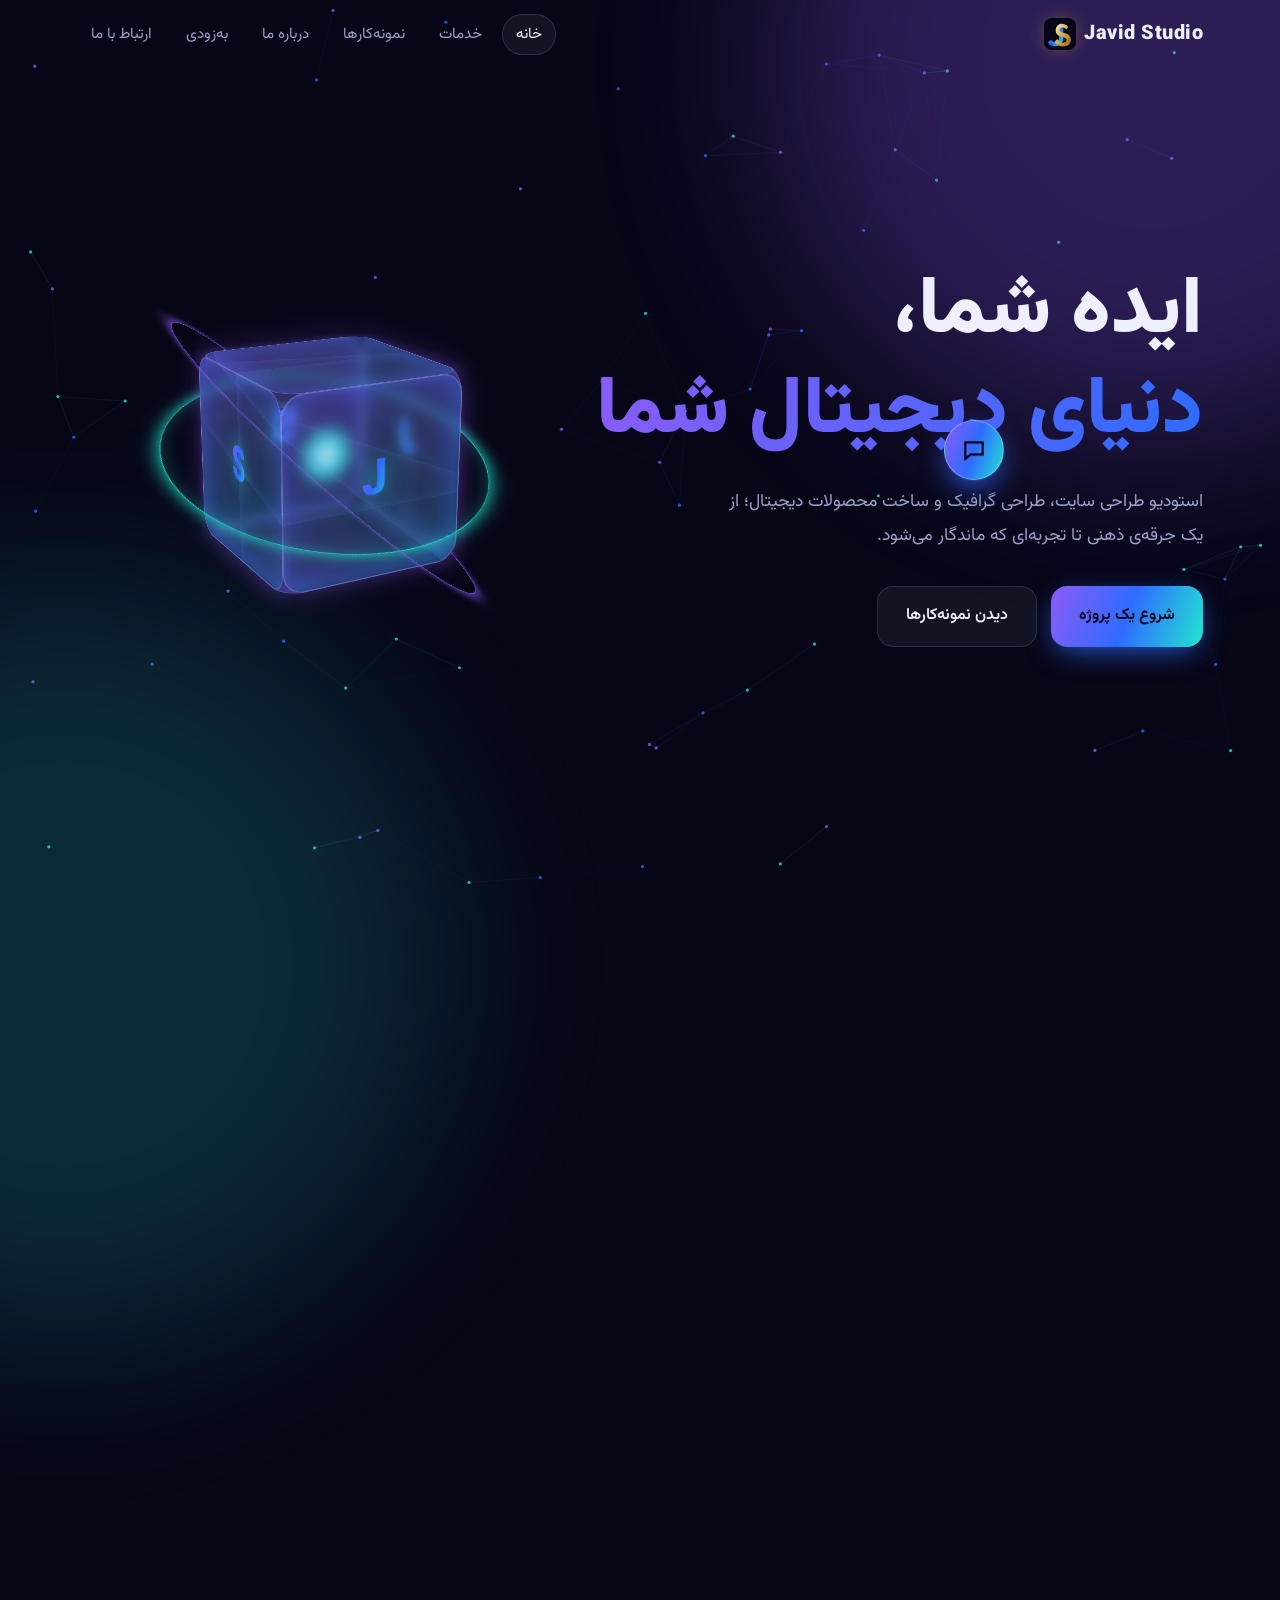
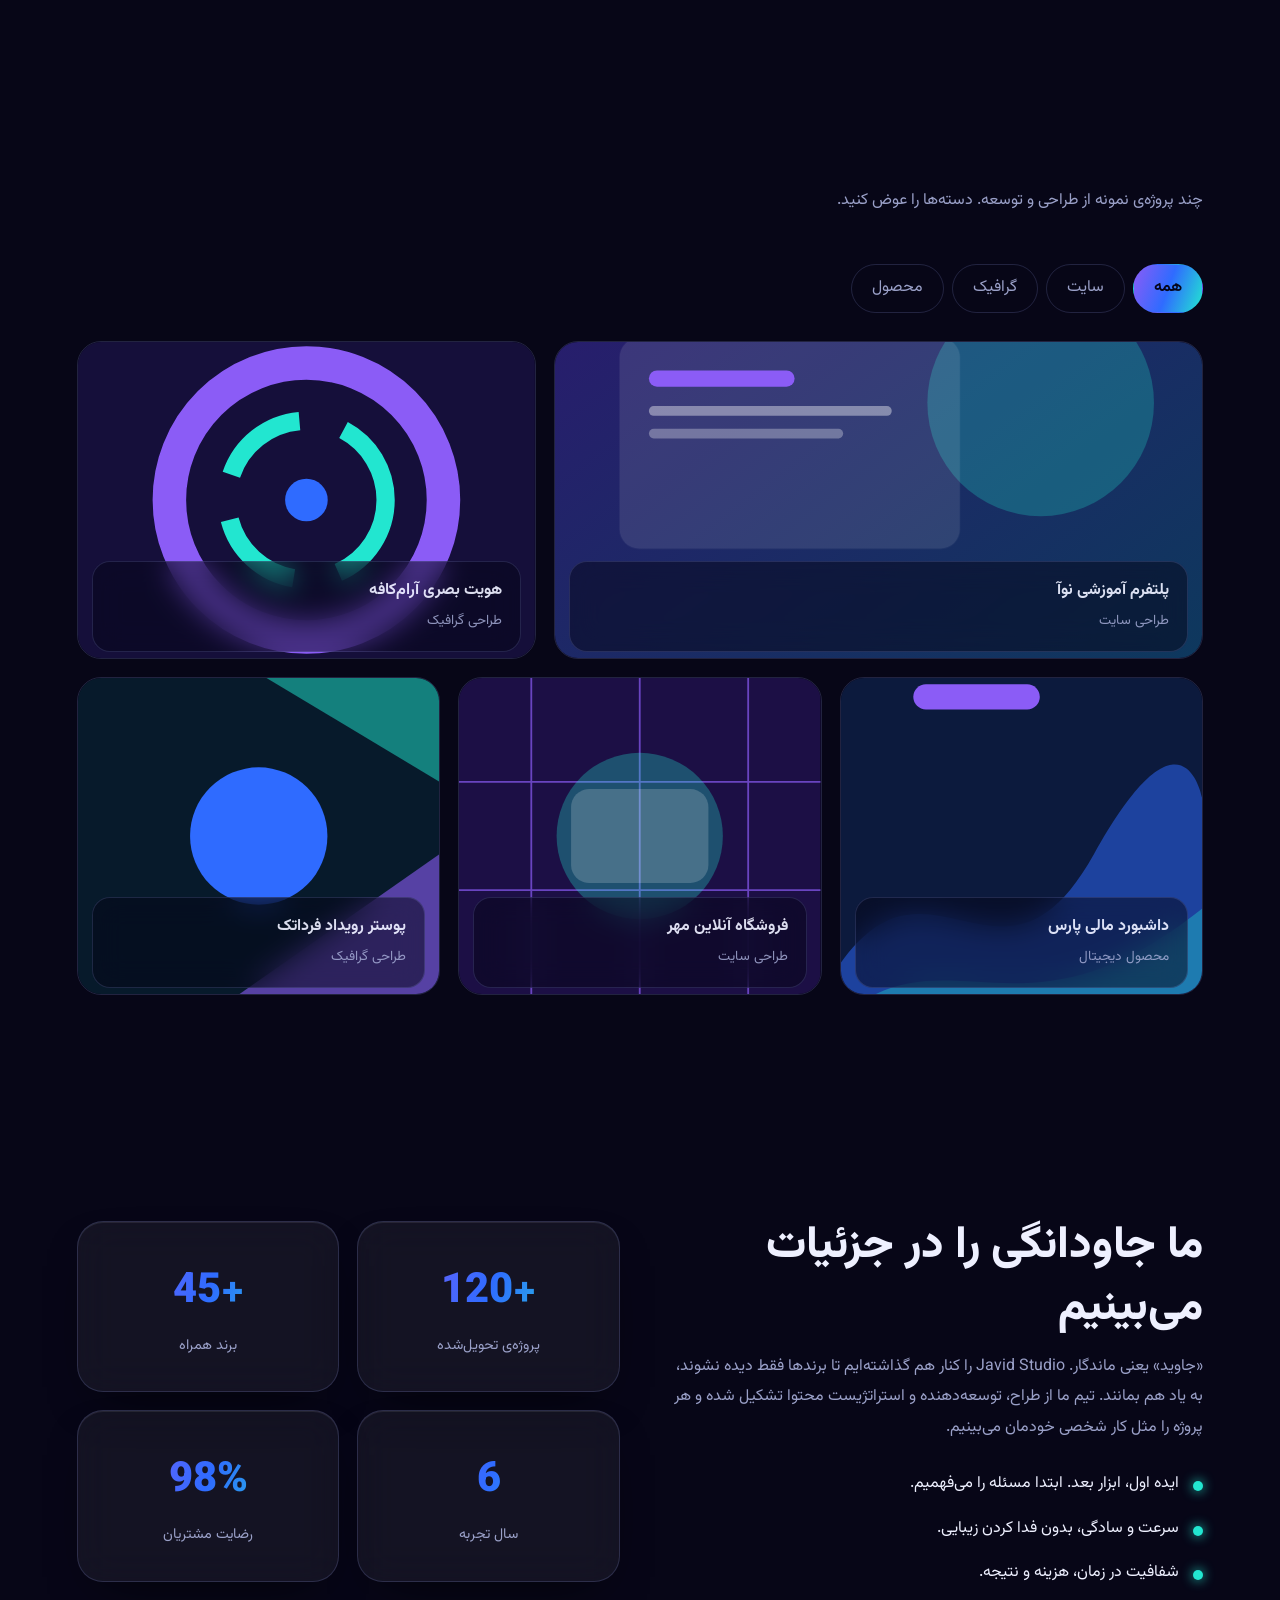
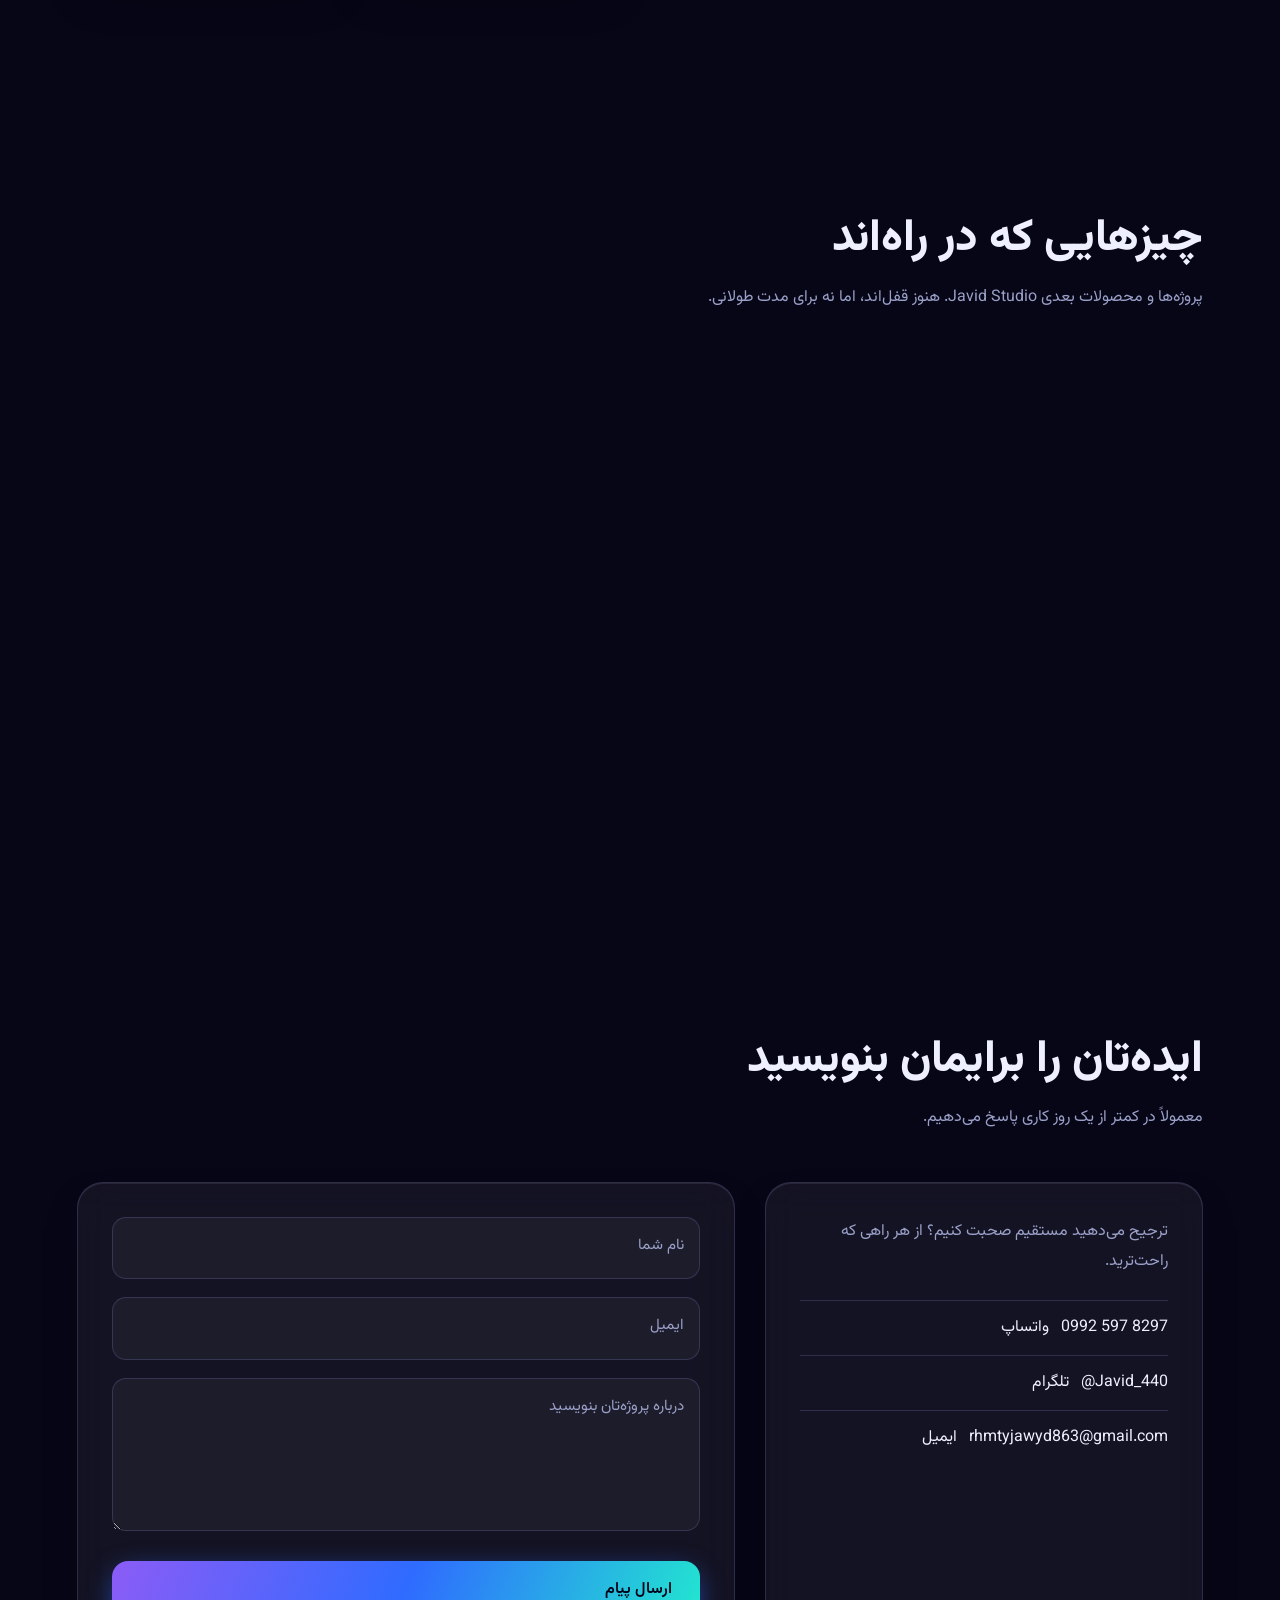
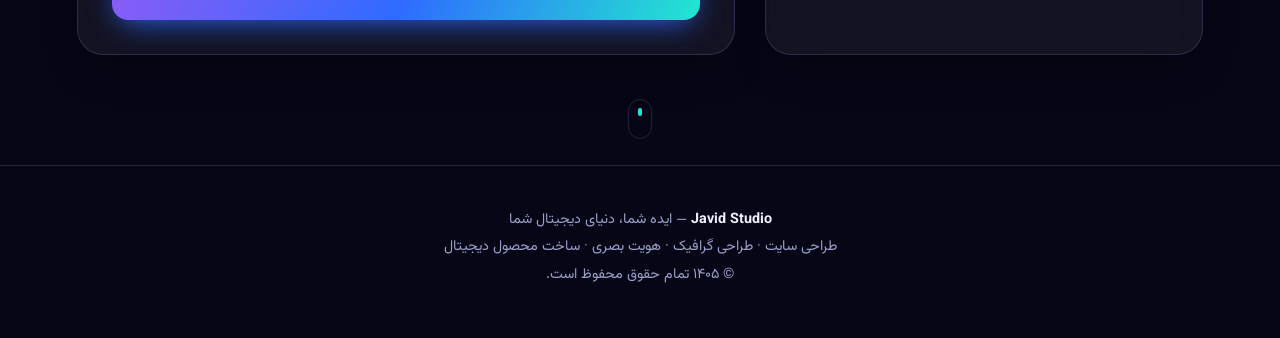
==== index.html @ 1ecd545f "Link PNG favicon and Apple touch icon" ====
<!DOCTYPE html>
<html lang="fa" dir="rtl">
<head>
<meta charset="utf-8">
<meta name="viewport" content="width=device-width, initial-scale=1, viewport-fit=cover">
<title>Javid Studio | طراحی سایت، طراحی گرافیک و محصولات دیجیتال</title>
<meta name="description" content="Javid Studio؛ استودیو طراحی سایت اختصاصی، طراحی گرافیک و هویت بصری و ساخت محصولات دیجیتال. ایده شما، دنیای دیجیتال شما.">
<meta name="keywords" content="طراحی سایت, طراحی سایت اختصاصی, طراحی گرافیک, طراحی لوگو, هویت بصری, ساخت محصول دیجیتال, طراحی وب, Javid Studio">
<meta name="robots" content="index, follow, max-image-preview:large">
<meta name="theme-color" content="#070617">
<link rel="canonical" href="https://javidrahmati53.github.io/javidstudio/">
<link rel="icon" type="image/svg+xml" href="./favicon.svg">
<link rel="icon" type="image/png" sizes="32x32" href="./favicon-32x32.png">
<link rel="apple-touch-icon" sizes="180x180" href="./apple-touch-icon.png">
<meta property="og:type" content="website">
<meta property="og:locale" content="fa_IR">
<meta property="og:site_name" content="Javid Studio">
<meta property="og:title" content="Javid Studio | طراحی سایت، طراحی گرافیک و محصولات دیجیتال">
<meta property="og:description" content="ایده شما، دنیای دیجیتال شما. طراحی سایت اختصاصی، هویت بصری و ساخت محصولات دیجیتال.">
<meta property="og:url" content="https://javidrahmati53.github.io/javidstudio/">
<meta property="og:image" content="https://javidrahmati53.github.io/javidstudio/og-image.svg">
<meta name="twitter:card" content="summary_large_image">
<meta name="twitter:image" content="https://javidrahmati53.github.io/javidstudio/og-image.svg">
<script type="application/ld+json">
{"@context":"https://schema.org","@type":"ProfessionalService","name":"Javid Studio","url":"https://javidrahmati53.github.io/javidstudio/","logo":"https://javidrahmati53.github.io/javidstudio/favicon.svg","image":"https://javidrahmati53.github.io/javidstudio/og-image.svg","description":"استودیو طراحی سایت، طراحی گرافیک و ساخت محصولات دیجیتال","slogan":"ایده شما، دنیای دیجیتال شما","email":"rhmtyjawyd863@gmail.com","telephone":"+989925978297","inLanguage":"fa","sameAs":["https://t.me/Javid_440"]}
</script>
<link rel="preconnect" href="https://fonts.googleapis.com">
<link rel="preconnect" href="https://fonts.gstatic.com" crossorigin>
<link href="https://fonts.googleapis.com/css2?family=Vazirmatn:wght@300;400;600;800;900&display=swap" rel="stylesheet">
<style>
:root{
  --bg:#070617;--bg2:#0d0b26;--ink:#eef0ff;--mute:#9aa0c8;
  --violet:#8b5cf6;--blue:#2f6bff;--teal:#22e6d0;
  --glass:rgba(255,255,255,.055);--line:rgba(160,170,255,.18);
  --grad:linear-gradient(110deg,var(--violet),var(--blue) 50%,var(--teal));
  box-sizing:border-box;
  padding-top:env(safe-area-inset-top,0px);padding-bottom:env(safe-area-inset-bottom,0px);
}
html{scroll-behavior:smooth;scroll-padding-top:80px}
*,*::before,*::after{box-sizing:inherit}
body{margin:0;background:var(--bg);color:var(--ink);font-family:"Vazirmatn",Tahoma,"Segoe UI",sans-serif;line-height:1.9;overflow-x:hidden}
a{color:inherit;text-decoration:none}
button,input,textarea{font:inherit;color:inherit}
:focus-visible{outline:2px solid var(--teal);outline-offset:3px;border-radius:8px}
#bg{position:fixed;inset:0;z-index:0;width:100%;height:100%;pointer-events:none}
.aura{position:fixed;z-index:0;pointer-events:none;width:60vmax;height:60vmax;border-radius:50%;filter:blur(90px);opacity:.28}
.aura.a{background:var(--violet);top:-25vmax;right:-20vmax}
.aura.b{background:var(--teal);bottom:-35vmax;left:-25vmax;opacity:.16}
main,header,footer{position:relative;z-index:1}
section{padding:110px 6vw}
.wrap{max-width:1160px;margin:0 auto}
h1,h2,h3{margin:0;line-height:1.4}
h2{font-size:clamp(1.8rem,4vw,2.8rem);font-weight:800;margin-bottom:12px}
.lead{color:var(--mute);max-width:560px;margin:0 0 48px}

/* nav */
nav{position:fixed;top:env(safe-area-inset-top,0px);inset-inline:0;z-index:50;display:flex;align-items:center;justify-content:space-between;padding:14px 6vw;transition:.4s}
nav.solid{background:rgba(7,6,23,.72);backdrop-filter:blur(16px);-webkit-backdrop-filter:blur(16px);border-bottom:1px solid var(--line)}
.logo{font-weight:900;font-size:1.25rem;letter-spacing:.5px;direction:ltr;display:flex;align-items:center;gap:8px}
.logo-mark{width:32px;height:32px;display:block;flex:none;filter:drop-shadow(0 0 8px rgba(214,168,75,.3))}
.links{display:flex;gap:6px}
.links a{padding:6px 14px;border-radius:99px;color:var(--mute);font-size:.95rem;transition:.3s}
.links a:hover{color:var(--ink);background:var(--glass)}
.links a.on{color:var(--ink);background:var(--glass);box-shadow:inset 0 0 0 1px var(--line)}
.burger{display:none;width:44px;height:44px;border-radius:12px;border:1px solid var(--line);background:var(--glass);cursor:pointer;position:relative}
.burger span{position:absolute;inset-inline:12px;height:2px;background:var(--ink);border-radius:2px;transition:.3s}
.burger span:nth-child(1){top:15px}.burger span:nth-child(2){top:21px}.burger span:nth-child(3){top:27px}
.burger.open span:nth-child(1){top:21px;transform:rotate(45deg)}
.burger.open span:nth-child(2){opacity:0}
.burger.open span:nth-child(3){top:21px;transform:rotate(-45deg)}

/* buttons */
.btn{display:inline-flex;align-items:center;gap:10px;padding:14px 28px;border-radius:16px;border:0;cursor:pointer;font-weight:600;position:relative;overflow:hidden;transition:transform .3s,box-shadow .3s}
.btn.main{background:var(--grad);color:#05051a;box-shadow:0 8px 30px -8px var(--blue)}
.btn.main:hover{transform:translateY(-3px);box-shadow:0 14px 40px -6px var(--teal)}
.btn.ghost{background:var(--glass);border:1px solid var(--line);backdrop-filter:blur(10px)}
.btn.ghost:hover{border-color:var(--teal);transform:translateY(-3px);box-shadow:0 0 24px -6px var(--teal)}
.btn:active{transform:scale(.97)}
.btn .rip{position:absolute;border-radius:50%;background:rgba(255,255,255,.45);transform:scale(0);animation:rip .6s ease-out forwards;pointer-events:none}
@keyframes rip{to{transform:scale(4);opacity:0}}

/* hero */
.hero{min-height:100vh;min-height:100svh;display:grid;grid-template-columns:1.1fr .9fr;align-items:center;gap:20px;padding-top:120px}
.hero h1{font-size:clamp(2.4rem,6.4vw,5rem);font-weight:900;line-height:1.25}
.hero h1 .g{display:block;background:var(--grad);-webkit-background-clip:text;background-clip:text;color:transparent;background-size:200% 100%;animation:flow 7s linear infinite}
@keyframes flow{to{background-position:-200% 0}}
.hero p{color:var(--mute);font-size:1.1rem;max-width:480px;margin:22px 0 34px}
.cta{display:flex;gap:14px;flex-wrap:wrap}
.reveal-h{opacity:0;transform:translateY(24px);animation:up 1s .15s cubic-bezier(.2,.8,.2,1) forwards}
.reveal-h.d2{animation-delay:.4s}.reveal-h.d3{animation-delay:.65s}
@keyframes up{to{opacity:1;transform:none}}
.stage{perspective:1100px;height:min(46vw,460px);min-height:300px;display:grid;place-items:center}
.scene{--rx:-18deg;--ry:28deg;width:190px;height:190px;position:relative;transform-style:preserve-3d;transform:rotateX(var(--rx)) rotateY(var(--ry));transition:transform .15s ease-out}
.spin{position:absolute;inset:0;transform-style:preserve-3d;animation:spin 22s linear infinite}
@keyframes spin{to{transform:rotateY(360deg) rotateZ(0)}}
.face{position:absolute;inset:0;border-radius:22px;border:1px solid rgba(180,200,255,.4);background:linear-gradient(135deg,rgba(139,92,246,.28),rgba(34,230,208,.12));backdrop-filter:blur(4px);box-shadow:inset 0 0 40px rgba(47,107,255,.35),0 0 30px rgba(139,92,246,.25);display:grid;place-items:center}
.face b{font-size:3rem;font-weight:900;direction:ltr;background:var(--grad);-webkit-background-clip:text;background-clip:text;color:transparent;filter:drop-shadow(0 0 12px rgba(34,230,208,.6))}
.f1{transform:translateZ(95px)}.f2{transform:rotateY(180deg) translateZ(95px)}
.f3{transform:rotateY(90deg) translateZ(95px)}.f4{transform:rotateY(-90deg) translateZ(95px)}
.f5{transform:rotateX(90deg) translateZ(95px)}.f6{transform:rotateX(-90deg) translateZ(95px)}
.core{position:absolute;left:50%;top:50%;width:70px;height:70px;margin:-35px;border-radius:50%;background:radial-gradient(circle,#fff,var(--teal) 35%,transparent 70%);filter:blur(6px);animation:pulse 3s ease-in-out infinite}
@keyframes pulse{50%{transform:scale(1.5);opacity:.7}}
.ring{position:absolute;left:50%;top:50%;border-radius:50%;border:1.5px solid var(--teal);box-shadow:0 0 20px var(--teal),inset 0 0 20px rgba(34,230,208,.3)}
.r1{width:330px;height:330px;margin:-165px;transform:rotateX(75deg);animation:o1 12s linear infinite}
.r2{width:400px;height:400px;margin:-200px;border-color:var(--violet);box-shadow:0 0 20px var(--violet);transform:rotateX(75deg) rotateY(40deg);animation:o2 18s linear infinite reverse}
@keyframes o1{to{transform:rotateX(75deg) rotateZ(360deg)}}
@keyframes o2{to{transform:rotateX(75deg) rotateY(40deg) rotateZ(360deg)}}
.scroll-hint{position:absolute;bottom:26px;inset-inline:0;margin:auto;width:24px;height:40px;border:1.5px solid var(--line);border-radius:14px}
.scroll-hint::after{content:"";position:absolute;top:8px;left:50%;width:4px;height:8px;margin-left:-2px;border-radius:2px;background:var(--teal);animation:dot 1.8s infinite}
@keyframes dot{60%{transform:translateY(14px);opacity:0}}

/* glass cards */
.glass{background:var(--glass);border:1px solid var(--line);border-radius:26px;backdrop-filter:blur(18px);-webkit-backdrop-filter:blur(18px);box-shadow:0 20px 50px -25px rgba(0,0,0,.8),inset 0 1px 0 rgba(255,255,255,.08)}
.rv{opacity:0;transform:translateY(30px);transition:opacity .9s,transform .9s cubic-bezier(.2,.8,.2,1)}
.rv.in{opacity:1;transform:none}
.cards{display:grid;grid-template-columns:repeat(3,1fr);gap:22px}
.card{padding:34px 28px;position:relative;transform-style:preserve-3d;transition:transform .2s ease-out,border-color .3s;overflow:hidden}
.card::before{content:"";position:absolute;inset:0;background:radial-gradient(320px circle at var(--mx,50%) var(--my,0%),rgba(34,230,208,.18),transparent 60%);opacity:0;transition:.3s}
.card:hover{border-color:rgba(34,230,208,.5)}
.card:hover::before{opacity:1}
.card svg{width:54px;height:54px;margin-bottom:20px;stroke:var(--teal);fill:none;stroke-width:1.6;filter:drop-shadow(0 0 8px rgba(34,230,208,.5))}
.card h3{font-size:1.3rem;margin-bottom:8px}
.card p{margin:0 0 16px;color:var(--mute);font-size:.95rem}
.card ul{margin:0;padding:0;list-style:none;display:flex;flex-wrap:wrap;gap:8px}
.card li{font-size:.8rem;padding:2px 12px;border-radius:99px;border:1px solid var(--line);color:var(--ink)}

/* portfolio */
.tabs{display:flex;gap:8px;flex-wrap:wrap;margin-bottom:28px}
.tab{padding:8px 20px;border-radius:99px;border:1px solid var(--line);background:transparent;cursor:pointer;color:var(--mute);transition:.3s}
.tab:hover{color:var(--ink)}
.tab.on{background:var(--grad);color:#05051a;border-color:transparent;font-weight:600}
.grid{display:grid;grid-template-columns:repeat(12,1fr);grid-auto-rows:150px;gap:18px}
.work{border-radius:24px;position:relative;overflow:hidden;cursor:pointer;border:1px solid var(--line);transition:transform .5s cubic-bezier(.2,.8,.2,1),opacity .4s}
.work:nth-child(1){grid-column:span 7;grid-row:span 2}
.work:nth-child(2){grid-column:span 5;grid-row:span 2}
.work:nth-child(3){grid-column:span 4;grid-row:span 2}
.work:nth-child(4){grid-column:span 4;grid-row:span 2}
.work:nth-child(5){grid-column:span 4;grid-row:span 2}
.work svg{position:absolute;inset:0;width:100%;height:100%;transition:transform .8s cubic-bezier(.2,.8,.2,1)}
.work:hover svg{transform:scale(1.12) rotate(1.5deg)}
.work .cap{position:absolute;inset-inline:14px;bottom:14px;padding:14px 18px;border-radius:18px;background:rgba(7,6,23,.55);backdrop-filter:blur(14px);-webkit-backdrop-filter:blur(14px);border:1px solid var(--line);transform:translateY(8px);opacity:.92;transition:.4s}
.work:hover .cap{transform:none;opacity:1;border-color:var(--teal)}
.cap strong{display:block}.cap span{color:var(--mute);font-size:.85rem}
.work.off{opacity:.12;transform:scale(.96);pointer-events:none}

/* about */
.about{display:grid;grid-template-columns:1fr 1fr;gap:40px;align-items:center}
.about p{color:var(--mute);margin:0 0 18px}
.vals{display:grid;gap:14px;margin-top:26px}
.vals div{display:flex;gap:14px;align-items:flex-start}
.vals i{flex:none;width:10px;height:10px;margin-top:12px;border-radius:50%;background:var(--teal);box-shadow:0 0 12px var(--teal)}
.stats{display:grid;grid-template-columns:1fr 1fr;gap:18px}
.stat{padding:30px 20px;text-align:center}
.stat b{display:block;font-size:2.6rem;font-weight:900;direction:ltr;background:var(--grad);-webkit-background-clip:text;background-clip:text;color:transparent}
.stat span{color:var(--mute);font-size:.9rem}

/* coming soon */
.soon{display:grid;grid-template-columns:repeat(3,1fr);gap:22px}
.lock{padding:30px 26px;position:relative;overflow:hidden}
.lock::after{content:"";position:absolute;inset:0;background:repeating-linear-gradient(115deg,transparent 0 14px,rgba(139,92,246,.05) 14px 15px);pointer-events:none}
.lock svg{width:34px;height:34px;stroke:var(--violet);fill:none;stroke-width:1.7;margin-bottom:14px;transition:transform .4s}
.lock:hover svg{transform:rotate(-12deg) scale(1.15);stroke:var(--teal)}
.lock h3{font-size:1.15rem}.lock p{color:var(--mute);margin:6px 0 16px;font-size:.92rem}
.bar{height:6px;border-radius:9px;background:rgba(255,255,255,.08);overflow:hidden}
.bar i{display:block;height:100%;width:0;background:var(--grad);border-radius:9px;transition:width 1.6s cubic-bezier(.2,.8,.2,1)}
.in .bar i{width:var(--w)}
.count{display:flex;gap:14px;justify-content:center;margin:50px 0 6px;direction:ltr;flex-wrap:wrap}
.count div{min-width:92px;padding:16px 10px;text-align:center}
.count b{display:block;font-size:2.2rem;font-weight:900;font-variant-numeric:tabular-nums}
.count span{font-size:.8rem;color:var(--mute)}
.cnote{text-align:center;color:var(--mute);font-size:.92rem;margin:0}

/* contact */
.contact{display:grid;grid-template-columns:.8fr 1.2fr;gap:30px}
.info{padding:34px}
.info p{color:var(--mute);margin:0 0 22px}
.info a{display:flex;gap:12px;align-items:center;padding:12px 0;border-top:1px solid var(--line);transition:.3s}
.info a:hover{color:var(--teal);padding-inline-start:8px}
.info a span:first-child{direction:ltr}
form{padding:34px;display:grid;gap:18px}
.fld{position:relative}
.fld input,.fld textarea{width:100%;padding:22px 16px 8px;border-radius:14px;border:1px solid var(--line);background:rgba(255,255,255,.04);outline:0;transition:.3s;resize:vertical}
.fld label{position:absolute;right:16px;top:14px;color:var(--mute);pointer-events:none;transition:.25s;font-size:.95rem}
.fld input:focus,.fld textarea:focus{border-color:var(--teal);box-shadow:0 0 0 4px rgba(34,230,208,.12)}
.fld input:focus+label,.fld input:not(:placeholder-shown)+label,.fld textarea:focus+label,.fld textarea:not(:placeholder-shown)+label{top:2px;font-size:.72rem;color:var(--teal)}
.fld.bad input,.fld.bad textarea{border-color:#ff6b8a}
.err{display:none;color:#ff8da6;font-size:.8rem;margin-top:4px}
.fld.bad .err{display:block}
.ok{display:none;padding:14px 18px;border-radius:14px;background:rgba(34,230,208,.12);border:1px solid var(--teal)}
.ok.show{display:block}
.ok.fail{background:rgba(255,107,138,.12);border-color:#ff6b8a}

footer{padding:40px 6vw 50px;text-align:center;color:var(--mute);border-top:1px solid var(--line);font-size:.9rem}
footer b{direction:ltr;display:inline-block;color:var(--ink)}

/* floating contact */
.fab{position:fixed;right:max(14px,env(safe-area-inset-right,0px));top:50%;transform:translateY(-50%);z-index:60;display:flex;align-items:center;gap:12px;flex-direction:row-reverse}
.bubble{width:60px;height:60px;border-radius:50%;border:1px solid rgba(255,255,255,.3);cursor:pointer;background:var(--grad);display:grid;place-items:center;box-shadow:0 0 0 0 rgba(34,230,208,.6),0 10px 30px -6px var(--blue);animation:ping 2.6s infinite;transition:transform .3s}
.bubble:hover{transform:scale(1.1) rotate(-8deg)}
.bubble svg{width:26px;height:26px;stroke:#05051a;fill:none;stroke-width:2;transition:.3s}
@keyframes ping{70%{box-shadow:0 0 0 18px rgba(34,230,208,0),0 10px 30px -6px var(--blue)}100%{box-shadow:0 0 0 0 rgba(34,230,208,0),0 10px 30px -6px var(--blue)}}
.panel{width:250px;padding:18px;border-radius:22px;opacity:0;transform:translateX(20px) scale(.9);pointer-events:none;transition:.35s cubic-bezier(.2,.8,.2,1);background:rgba(13,11,38,.8)}
.fab.open .panel{opacity:1;transform:none;pointer-events:auto}
.panel p{margin:0 0 10px;font-weight:600}
.panel a{display:flex;justify-content:space-between;padding:10px 12px;margin-top:6px;border-radius:12px;background:var(--glass);border:1px solid var(--line);font-size:.9rem;transition:.3s}
.panel a:hover{border-color:var(--teal);transform:translateX(-4px)}

@media(max-width:900px){
  section{padding:80px 6vw}
  .links{position:fixed;top:0;inset-inline:0;flex-direction:column;padding:90px 6vw 30px;background:rgba(7,6,23,.94);backdrop-filter:blur(20px);-webkit-backdrop-filter:blur(20px);transform:translateY(-110%);transition:transform .5s cubic-bezier(.2,.8,.2,1);z-index:-1;border-bottom:1px solid var(--line)}
  .links.open{transform:none}
  .links a{font-size:1.1rem;padding:12px 16px}
  .burger{display:block}
  .hero{grid-template-columns:1fr;text-align:center;padding-top:100px}
  .hero p{margin-inline:auto}.cta{justify-content:center}
  .stage{height:300px;order:-1;margin-top:-20px}
  .scene{transform:scale(.75) rotateX(var(--rx)) rotateY(var(--ry))}
  .cards,.soon,.about,.contact{grid-template-columns:1fr}
  .grid{grid-template-columns:1fr 1fr;grid-auto-rows:130px}
  .work:nth-child(n){grid-column:span 1;grid-row:span 2}
  .work:nth-child(1){grid-column:span 2}
  .scroll-hint{display:none}
  .panel{width:215px}
}
@media(prefers-reduced-motion:reduce){
  *,*::before,*::after{animation-duration:.01ms!important;animation-iteration-count:1!important;transition-duration:.01ms!important}
  html{scroll-behavior:auto}.rv,.reveal-h{opacity:1;transform:none}
}
</style>
</head>
<body>
<canvas id="bg" aria-hidden="true"></canvas>
<div class="aura a"></div><div class="aura b"></div>

<nav id="nav">
  <a href="#home" class="logo"><svg class="logo-mark" viewBox="0 0 100 100" aria-hidden="true"><defs><linearGradient id="logoBlue" x1="0" y1="0" x2="1" y2="1"><stop stop-color="#8b5cf6"/><stop offset=".55" stop-color="#2f6bff"/><stop offset="1" stop-color="#22e6d0"/></linearGradient><linearGradient id="logoGold" x1="0" y1="0" x2="1" y2="1"><stop stop-color="#fff0a6"/><stop offset=".5" stop-color="#d6a84b"/><stop offset="1" stop-color="#8d6424"/></linearGradient></defs><rect width="100" height="100" rx="25" fill="#070617"/><path d="M47 18h13v44c0 17-9 26-25 26-10 0-18-4-23-12l11-8c3 5 7 7 12 7 8 0 12-4 12-14z" fill="url(#logoBlue)"/><path d="M76 28c-5-6-12-9-22-9-14 0-23 8-23 20 0 11 7 16 22 20l7 2c8 2 11 4 11 8 0 5-5 8-13 8-9 0-16-4-21-11l-10 8c7 10 18 15 32 15 16 0 27-8 27-21 0-11-7-17-23-21l-8-2c-7-2-10-4-10-8 0-4 4-7 10-7 6 0 11 2 15 6z" fill="url(#logoGold)" transform="translate(3 0) scale(.86 1) translate(8 0)"/></svg>Javid Studio</a>
  <div class="links" id="links">
    <a href="#home" class="on">خانه</a><a href="#services">خدمات</a><a href="#work">نمونه‌کارها</a>
    <a href="#about">درباره ما</a><a href="#soon">به‌زودی</a><a href="#contact">ارتباط با ما</a>
  </div>
  <button class="burger" id="burger" aria-label="منو" aria-expanded="false"><span></span><span></span><span></span></button>
</nav>

<main>
<section class="hero" id="home">
  <div>
    <h1 class="reveal-h">ایده شما،<span class="g">دنیای دیجیتال شما</span></h1>
    <p class="reveal-h d2">استودیو طراحی سایت، طراحی گرافیک و ساخت محصولات دیجیتال؛ از یک جرقه‌ی ذهنی تا تجربه‌ای که ماندگار می‌شود.</p>
    <div class="cta reveal-h d3">
      <a href="#contact" class="btn main">شروع یک پروژه</a>
      <a href="#work" class="btn ghost">دیدن نمونه‌کارها</a>
    </div>
  </div>
  <div class="stage" aria-hidden="true">
    <div class="scene" id="scene">
      <div class="ring r1"></div><div class="ring r2"></div><div class="core"></div>
      <div class="spin">
        <div class="face f1"><b>J</b></div><div class="face f2"><b>S</b></div>
        <div class="face f3"><b>J</b></div><div class="face f4"><b>S</b></div>
        <div class="face f5"></div><div class="face f6"></div>
      </div>
    </div>
  </div>
  <div class="scroll-hint"></div>
</section>

<section id="services"><div class="wrap">
  <h2 class="rv">سه راه برای زنده‌کردن ایده</h2>
  <p class="lead rv">خدمات طراحی سایت اختصاصی، طراحی گرافیک و ساخت محصولات دیجیتال. هر پروژه با گوش‌دادن شروع می‌شود و با جزئیاتی تمام می‌شود که کاربر حسش می‌کند.</p>
  <div class="cards">
    <article class="glass card rv" data-tilt>
      <svg viewBox="0 0 48 48"><rect x="5" y="9" width="38" height="26" rx="4"/><path d="M17 41h14M24 35v6M13 18l5 5-5 5M24 28h8"/></svg>
      <h3>طراحی سایت</h3><p>سایت‌های سریع، واکنش‌گرا و متفاوت که از رقبا متمایزتان می‌کنند.</p>
      <ul><li>سایت شرکتی</li><li>فروشگاه</li><li>لندینگ</li></ul>
    </article>
    <article class="glass card rv" data-tilt>
      <svg viewBox="0 0 48 48"><circle cx="24" cy="24" r="17"/><circle cx="17" cy="20" r="3"/><circle cx="29" cy="17" r="3"/><circle cx="32" cy="28" r="3"/><path d="M24 41c-5 0-4-6 0-6s3-4-1-5"/></svg>
      <h3>طراحی گرافیک</h3><p>لوگو، هویت بصری و محتوای تصویری که برندتان را به یاد ماندنی می‌کنند.</p>
      <ul><li>لوگو</li><li>هویت بصری</li><li>شبکه‌های اجتماعی</li></ul>
    </article>
    <article class="glass card rv" data-tilt>
      <svg viewBox="0 0 48 48"><path d="M24 5l17 9v20l-17 9-17-9V14z"/><path d="M7 14l17 9 17-9M24 23v20"/></svg>
      <h3>ساخت محصول دیجیتال</h3><p>از اپلیکیشن و داشبورد تا ابزارهای آنلاین؛ از طرح اولیه تا نسخه‌ی نهایی.</p>
      <ul><li>وب‌اپ</li><li>داشبورد</li><li>MVP</li></ul>
    </article>
  </div>
</div></section>

<section id="work"><div class="wrap">
  <h2 class="rv">کارهایی که حرف می‌زنند</h2>
  <p class="lead rv">چند پروژه‌ی نمونه از طراحی و توسعه. دسته‌ها را عوض کنید.</p>
  <div class="tabs rv" id="tabs">
    <button class="tab on" data-f="all">همه</button><button class="tab" data-f="web">سایت</button>
    <button class="tab" data-f="gfx">گرافیک</button><button class="tab" data-f="app">محصول</button>
  </div>
  <div class="grid" id="grid">
    <div class="work rv" data-c="web"><svg viewBox="0 0 400 300" preserveAspectRatio="xMidYMid slice"><defs><linearGradient id="g1" x1="0" y1="0" x2="1" y2="1"><stop offset="0" stop-color="#2a1b6e"/><stop offset="1" stop-color="#0b3b5c"/></linearGradient></defs><rect width="400" height="300" fill="url(#g1)"/><circle cx="300" cy="90" r="70" fill="#22e6d0" opacity=".25"/><rect x="40" y="50" width="210" height="130" rx="12" fill="#ffffff" opacity=".1" stroke="#fff" stroke-opacity=".3"/><rect x="58" y="70" width="90" height="10" rx="5" fill="#8b5cf6"/><rect x="58" y="92" width="150" height="6" rx="3" fill="#fff" opacity=".4"/><rect x="58" y="106" width="120" height="6" rx="3" fill="#fff" opacity=".3"/></svg><div class="cap"><strong>پلتفرم آموزشی نوآ</strong><span>طراحی سایت</span></div></div>
    <div class="work rv" data-c="gfx"><svg viewBox="0 0 300 300" preserveAspectRatio="xMidYMid slice"><rect width="300" height="300" fill="#150f3a"/><circle cx="150" cy="150" r="90" fill="none" stroke="#8b5cf6" stroke-width="22"/><circle cx="150" cy="150" r="52" fill="none" stroke="#22e6d0" stroke-width="12" stroke-dasharray="60 30"/><circle cx="150" cy="150" r="14" fill="#2f6bff"/></svg><div class="cap"><strong>هویت بصری آرام‌کافه</strong><span>طراحی گرافیک</span></div></div>
    <div class="work rv" data-c="app"><svg viewBox="0 0 200 300" preserveAspectRatio="xMidYMid slice"><rect width="200" height="300" fill="#0c1a3d"/><path d="M0 220 C50 150 90 250 140 160 S200 130 200 130 V300 H0Z" fill="#2f6bff" opacity=".5"/><path d="M0 250 C60 200 100 270 200 190 V300 H0Z" fill="#22e6d0" opacity=".35"/><rect x="40" y="40" width="120" height="14" rx="7" fill="#fff" opacity=".35"/><rect x="40" y="66" width="70" height="14" rx="7" fill="#8b5cf6"/></svg><div class="cap"><strong>داشبورد مالی پارس</strong><span>محصول دیجیتال</span></div></div>
    <div class="work rv" data-c="web"><svg viewBox="0 0 200 300" preserveAspectRatio="xMidYMid slice"><rect width="200" height="300" fill="#1c0f45"/><g fill="none" stroke="#8b5cf6" stroke-opacity=".7"><path d="M0 60h200M0 120h200M0 180h200M0 240h200M40 0v300M100 0v300M160 0v300"/></g><circle cx="100" cy="150" r="46" fill="#22e6d0" opacity=".3"/><rect x="62" y="124" width="76" height="52" rx="10" fill="#fff" opacity=".18"/></svg><div class="cap"><strong>فروشگاه آنلاین مهر</strong><span>طراحی سایت</span></div></div>
    <div class="work rv" data-c="gfx"><svg viewBox="0 0 200 300" preserveAspectRatio="xMidYMid slice"><rect width="200" height="300" fill="#071a2b"/><path d="M0 0L200 120V0Z" fill="#22e6d0" opacity=".5"/><path d="M0 300L200 160V300Z" fill="#8b5cf6" opacity=".6"/><circle cx="100" cy="150" r="38" fill="#2f6bff"/></svg><div class="cap"><strong>پوستر رویداد فرداتک</strong><span>طراحی گرافیک</span></div></div>
  </div>
</div></section>

<section id="about"><div class="wrap about">
  <div class="rv">
    <h2>ما جاودانگی را در جزئیات می‌بینیم</h2>
    <p>«جاوید» یعنی ماندگار. Javid Studio را کنار هم گذاشته‌ایم تا برندها فقط دیده نشوند، به یاد هم بمانند. تیم ما از طراح، توسعه‌دهنده و استراتژیست محتوا تشکیل شده و هر پروژه را مثل کار شخصی خودمان می‌بینیم.</p>
    <div class="vals">
      <div><i></i><span>ایده اول، ابزار بعد. ابتدا مسئله را می‌فهمیم.</span></div>
      <div><i></i><span>سرعت و سادگی، بدون فدا کردن زیبایی.</span></div>
      <div><i></i><span>شفافیت در زمان، هزینه و نتیجه.</span></div>
    </div>
  </div>
  <div class="stats rv">
    <div class="glass stat"><b data-n="120" data-s="+">0</b><span>پروژه‌ی تحویل‌شده</span></div>
    <div class="glass stat"><b data-n="45" data-s="+">0</b><span>برند همراه</span></div>
    <div class="glass stat"><b data-n="6" data-s="">0</b><span>سال تجربه</span></div>
    <div class="glass stat"><b data-n="98" data-s="%">0</b><span>رضایت مشتریان</span></div>
  </div>
</div></section>

<section id="soon"><div class="wrap">
  <h2 class="rv">چیزهایی که در راه‌اند</h2>
  <p class="lead rv">پروژه‌ها و محصولات بعدی Javid Studio. هنوز قفل‌اند، اما نه برای مدت طولانی.</p>
  <div class="soon">
    <div class="glass lock rv" style="--w:72%"><svg viewBox="0 0 32 32"><rect x="6" y="14" width="20" height="14" rx="3"/><path d="M10 14V10a6 6 0 0112 0v4"/></svg><h3>Javid Kit</h3><p>مجموعه‌ی قالب و کامپوننت آماده برای سایت‌های فارسی.</p><div class="bar"><i></i></div></div>
    <div class="glass lock rv" style="--w:45%"><svg viewBox="0 0 32 32"><rect x="6" y="14" width="20" height="14" rx="3"/><path d="M10 14V10a6 6 0 0112 0v4"/></svg><h3>Brand Maker</h3><p>ابزار آنلاین ساخت هویت بصری ساده برای کسب‌وکارهای کوچک.</p><div class="bar"><i></i></div></div>
    <div class="glass lock rv" style="--w:20%"><svg viewBox="0 0 32 32"><rect x="6" y="14" width="20" height="14" rx="3"/><path d="M10 14V10a6 6 0 0112 0v4"/></svg><h3>Studio Lab</h3><p>فضای آزمایش ایده‌ها؛ مینی‌اپ‌ها و تجربه‌های تعاملی.</p><div class="bar"><i></i></div></div>
  </div>
  <div class="count rv" id="count" aria-label="شمارش معکوس">
    <div class="glass"><b id="cd">0</b><span>روز</span></div><div class="glass"><b id="ch">0</b><span>ساعت</span></div>
    <div class="glass"><b id="cm">0</b><span>دقیقه</span></div><div class="glass"><b id="cs">0</b><span>ثانیه</span></div>
  </div>
  <p class="cnote rv">تا اولین انتشار عمومی، نوروز ۱۴۰۶</p>
</div></section>

<section id="contact"><div class="wrap">
  <h2 class="rv">ایده‌تان را برایمان بنویسید</h2>
  <p class="lead rv">معمولاً در کمتر از یک روز کاری پاسخ می‌دهیم.</p>
  <div class="contact">
    <div class="glass info rv">
      <p>ترجیح می‌دهید مستقیم صحبت کنیم؟ از هر راهی که راحت‌ترید.</p>
      <a href="https://wa.me/989925978297" target="_blank" rel="noopener"><span>0992 597 8297</span><span>واتساپ</span></a>
      <a href="https://t.me/Javid_440" target="_blank" rel="noopener"><span>@Javid_440</span><span>تلگرام</span></a>
      <a href="mailto:rhmtyjawyd863@gmail.com"><span>rhmtyjawyd863@gmail.com</span><span>ایمیل</span></a>
    </div>
    <form class="glass rv" id="form" novalidate>
      <div class="fld"><input id="fn" placeholder=" " autocomplete="name"><label for="fn">نام شما</label><div class="err">نام را وارد کنید.</div></div>
      <div class="fld"><input id="fe" type="email" placeholder=" " autocomplete="email" dir="ltr" style="text-align:right"><label for="fe">ایمیل</label><div class="err">یک ایمیل معتبر وارد کنید.</div></div>
      <div class="fld"><textarea id="fm" rows="4" placeholder=" "></textarea><label for="fm">درباره پروژه‌تان بنویسید</label><div class="err">حداقل ۱۰ حرف بنویسید.</div></div>
      <button class="btn main" type="submit">ارسال پیام</button>
      <div class="ok" id="ok" role="status"></div>
    </form>
  </div>
</div></section>
</main>

<footer><b>Javid Studio</b> — ایده شما، دنیای دیجیتال شما<br>طراحی سایت · طراحی گرافیک · هویت بصری · ساخت محصول دیجیتال<br>© ۱۴۰۵ تمام حقوق محفوظ است.</footer>

<div class="fab" id="fab">
  <button class="bubble" id="bubble" aria-label="ارتباط با ما" aria-expanded="false"><svg viewBox="0 0 24 24"><path d="M4 5h16v11H9l-5 4z"/></svg></button>
  <div class="glass panel" role="dialog" aria-label="راه‌های ارتباطی">
    <p>با ما حرف بزنید</p>
    <a href="https://t.me/Javid_440" target="_blank" rel="noopener"><span>تلگرام</span><span dir="ltr">@Javid_440</span></a>
    <a href="https://wa.me/989925978297" target="_blank" rel="noopener"><span>واتساپ</span><span dir="ltr">0992 597 8297</span></a>
    <a href="mailto:rhmtyjawyd863@gmail.com"><span>ایمیل</span><span>ارسال</span></a>
    <a href="#contact"><span>فرم پروژه</span><span>برویم</span></a>
  </div>
</div>

<script>
(function(){
  var rm=matchMedia("(prefers-reduced-motion: reduce)").matches;
  var $=function(s,c){return(c||document).querySelector(s)},$$=function(s,c){return[].slice.call((c||document).querySelectorAll(s))};

  /* nav */
  var nav=$("#nav"),links=$("#links"),burger=$("#burger");
  addEventListener("scroll",function(){nav.classList.toggle("solid",scrollY>30)},{passive:true});
  burger.onclick=function(){var o=links.classList.toggle("open");burger.classList.toggle("open",o);burger.setAttribute("aria-expanded",o)};
  $$("a",links).forEach(function(a){a.onclick=function(){links.classList.remove("open");burger.classList.remove("open")}});
  var secs=$$("main section"),navA=$$("a",links);
  var so=new IntersectionObserver(function(es){es.forEach(function(e){if(e.isIntersecting){navA.forEach(function(a){a.classList.toggle("on",a.getAttribute("href")==="#"+e.target.id)})}})},{rootMargin:"-45% 0px -50% 0px"});
  secs.forEach(function(s){so.observe(s)});

  /* reveal + counters */
  var ro=new IntersectionObserver(function(es){es.forEach(function(e){if(e.isIntersecting){e.target.classList.add("in");$$("[data-n]",e.target).forEach(count);ro.unobserve(e.target)}})},{threshold:.15});
  $$(".rv").forEach(function(el,i){el.style.transitionDelay=(i%3)*90+"ms";ro.observe(el)});
  function count(el){var n=+el.dataset.n,s=el.dataset.s,t0=performance.now();(function f(t){var p=Math.min((t-t0)/1400,1);el.textContent=Math.round(n*(1-Math.pow(1-p,3)))+s;if(p<1)requestAnimationFrame(f)})(t0)}

  /* button ripple */
  $$(".btn").forEach(function(b){b.addEventListener("pointerdown",function(e){var r=b.getBoundingClientRect(),d=Math.max(r.width,r.height),s=document.createElement("span");s.className="rip";s.style.cssText="width:"+d+"px;height:"+d+"px;left:"+(e.clientX-r.left-d/2)+"px;top:"+(e.clientY-r.top-d/2)+"px";b.appendChild(s);setTimeout(function(){s.remove()},650)})});

  /* card tilt + glow */
  if(!rm)$$("[data-tilt]").forEach(function(c){
    c.addEventListener("pointermove",function(e){var r=c.getBoundingClientRect(),x=(e.clientX-r.left)/r.width,y=(e.clientY-r.top)/r.height;c.style.setProperty("--mx",x*100+"%");c.style.setProperty("--my",y*100+"%");c.style.transform="perspective(800px) rotateY("+(x-.5)*-12+"deg) rotateX("+(y-.5)*12+"deg) translateZ(6px)"});
    c.addEventListener("pointerleave",function(){c.style.transform=""});
  });

  /* hero cube follows pointer */
  var sc=$("#scene");
  if(!rm){addEventListener("pointermove",function(e){var x=e.clientX/innerWidth-.5,y=e.clientY/innerHeight-.5;sc.style.setProperty("--ry",28+x*50+"deg");sc.style.setProperty("--rx",-18-y*40+"deg")},{passive:true})}

  /* portfolio filter */
  $$(".tab").forEach(function(t){t.onclick=function(){$$(".tab").forEach(function(x){x.classList.remove("on")});t.classList.add("on");$$(".work").forEach(function(w){w.classList.toggle("off",t.dataset.f!=="all"&&w.dataset.c!==t.dataset.f)})}});

  /* countdown to 1406 Nowruz (2027-03-21) */
  var target=new Date("2027-03-21T00:00:00").getTime(),nf=new Intl.NumberFormat("fa-IR");
  function tick(){var d=Math.max(0,target-Date.now()),s=Math.floor(d/1000);
    $("#cd").textContent=nf.format(Math.floor(s/86400));$("#ch").textContent=nf.format(Math.floor(s%86400/3600));
    $("#cm").textContent=nf.format(Math.floor(s%3600/60));$("#cs").textContent=nf.format(s%60)}
  tick();setInterval(tick,1000);

  /* form validation */
  /* آدرس فرم Formspree را اینجا بگذارید */
  var FORM_ENDPOINT="https://formspree.io/f/xljjawjw";
  var form=$("#form");
  function chk(id,ok){$("#"+id).parentNode.classList.toggle("bad",!ok);return ok}
  form.addEventListener("submit",function(e){e.preventDefault();
    var a=chk("fn",$("#fn").value.trim().length>1),b=chk("fe",/^[^\s@]+@[^\s@]+\.[^\s@]+$/.test($("#fe").value.trim())),c=chk("fm",$("#fm").value.trim().length>=10);
    var ok=$("#ok");ok.classList.remove("show","fail");
    if(!(a&&b&&c))return;
    var btn=$("button[type=submit]",form);
    function say(t,f){ok.textContent=t;ok.classList.toggle("fail",!!f);ok.classList.add("show")}
    if(FORM_ENDPOINT.indexOf("YOUR_FORM_ID")>-1){say("ارسال فرم هنوز فعال نشده است. فعلاً از واتساپ یا تلگرام پیام بدهید.",true);return}
    btn.disabled=true;btn.style.opacity=".6";
    fetch(FORM_ENDPOINT,{method:"POST",headers:{"Content-Type":"application/json","Accept":"application/json"},
      body:JSON.stringify({name:$("#fn").value.trim(),email:$("#fe").value.trim(),message:$("#fm").value.trim()})})
    .then(function(r){if(!r.ok)throw 0;say("پیام شما ارسال شد. به‌زودی با شما تماس می‌گیریم.");form.reset()})
    .catch(function(){say("ارسال انجام نشد. دوباره تلاش کنید یا از واتساپ و تلگرام پیام بدهید.",true)})
    .then(function(){btn.disabled=false;btn.style.opacity=""})});
  $$("input,textarea",form).forEach(function(i){i.addEventListener("input",function(){i.parentNode.classList.remove("bad")})});

  /* floating bubble */
  var fab=$("#fab"),bub=$("#bubble");
  bub.onclick=function(e){e.stopPropagation();var o=fab.classList.toggle("open");bub.setAttribute("aria-expanded",o)};
  document.addEventListener("click",function(e){if(!fab.contains(e.target)){fab.classList.remove("open");bub.setAttribute("aria-expanded","false")}});
  addEventListener("keydown",function(e){if(e.key==="Escape")fab.classList.remove("open")});

  /* particle network background */
  var cv=$("#bg"),cx=cv.getContext("2d"),W,H,P=[],mx=-999,my=-999,dpr=Math.min(devicePixelRatio||1,2);
  function size(){W=cv.width=innerWidth*dpr;H=cv.height=innerHeight*dpr;var n=Math.min(70,Math.floor(innerWidth/18));P=[];for(var i=0;i<n;i++)P.push({x:Math.random()*W,y:Math.random()*H,vx:(Math.random()-.5)*.25*dpr,vy:(Math.random()-.5)*.25*dpr,c:["139,92,246","47,107,255","34,230,208"][i%3]})}
  size();addEventListener("resize",size);
  addEventListener("pointermove",function(e){mx=e.clientX*dpr;my=e.clientY*dpr},{passive:true});
  function draw(){cx.clearRect(0,0,W,H);
    for(var i=0;i<P.length;i++){var p=P[i];if(!rm){p.x+=p.vx;p.y+=p.vy}
      if(p.x<0||p.x>W)p.vx*=-1;if(p.y<0||p.y>H)p.vy*=-1;
      cx.fillStyle="rgba("+p.c+",.8)";cx.beginPath();cx.arc(p.x,p.y,1.6*dpr,0,6.283);cx.fill();
      for(var j=i+1;j<P.length;j++){var q=P[j],dx=p.x-q.x,dy=p.y-q.y,d=dx*dx+dy*dy,L=140*dpr;
        if(d<L*L){cx.strokeStyle="rgba("+p.c+","+(.16*(1-Math.sqrt(d)/L))+")";cx.lineWidth=dpr;cx.beginPath();cx.moveTo(p.x,p.y);cx.lineTo(q.x,q.y);cx.stroke()}}
      var ddx=p.x-mx,ddy=p.y-my,dd=ddx*ddx+ddy*ddy,R=170*dpr;
      if(dd<R*R){cx.strokeStyle="rgba(34,230,208,"+(.35*(1-Math.sqrt(dd)/R))+")";cx.beginPath();cx.moveTo(p.x,p.y);cx.lineTo(mx,my);cx.stroke()}}
    if(!rm)requestAnimationFrame(draw)}
  draw();
})();
</script>
</body>
</html>
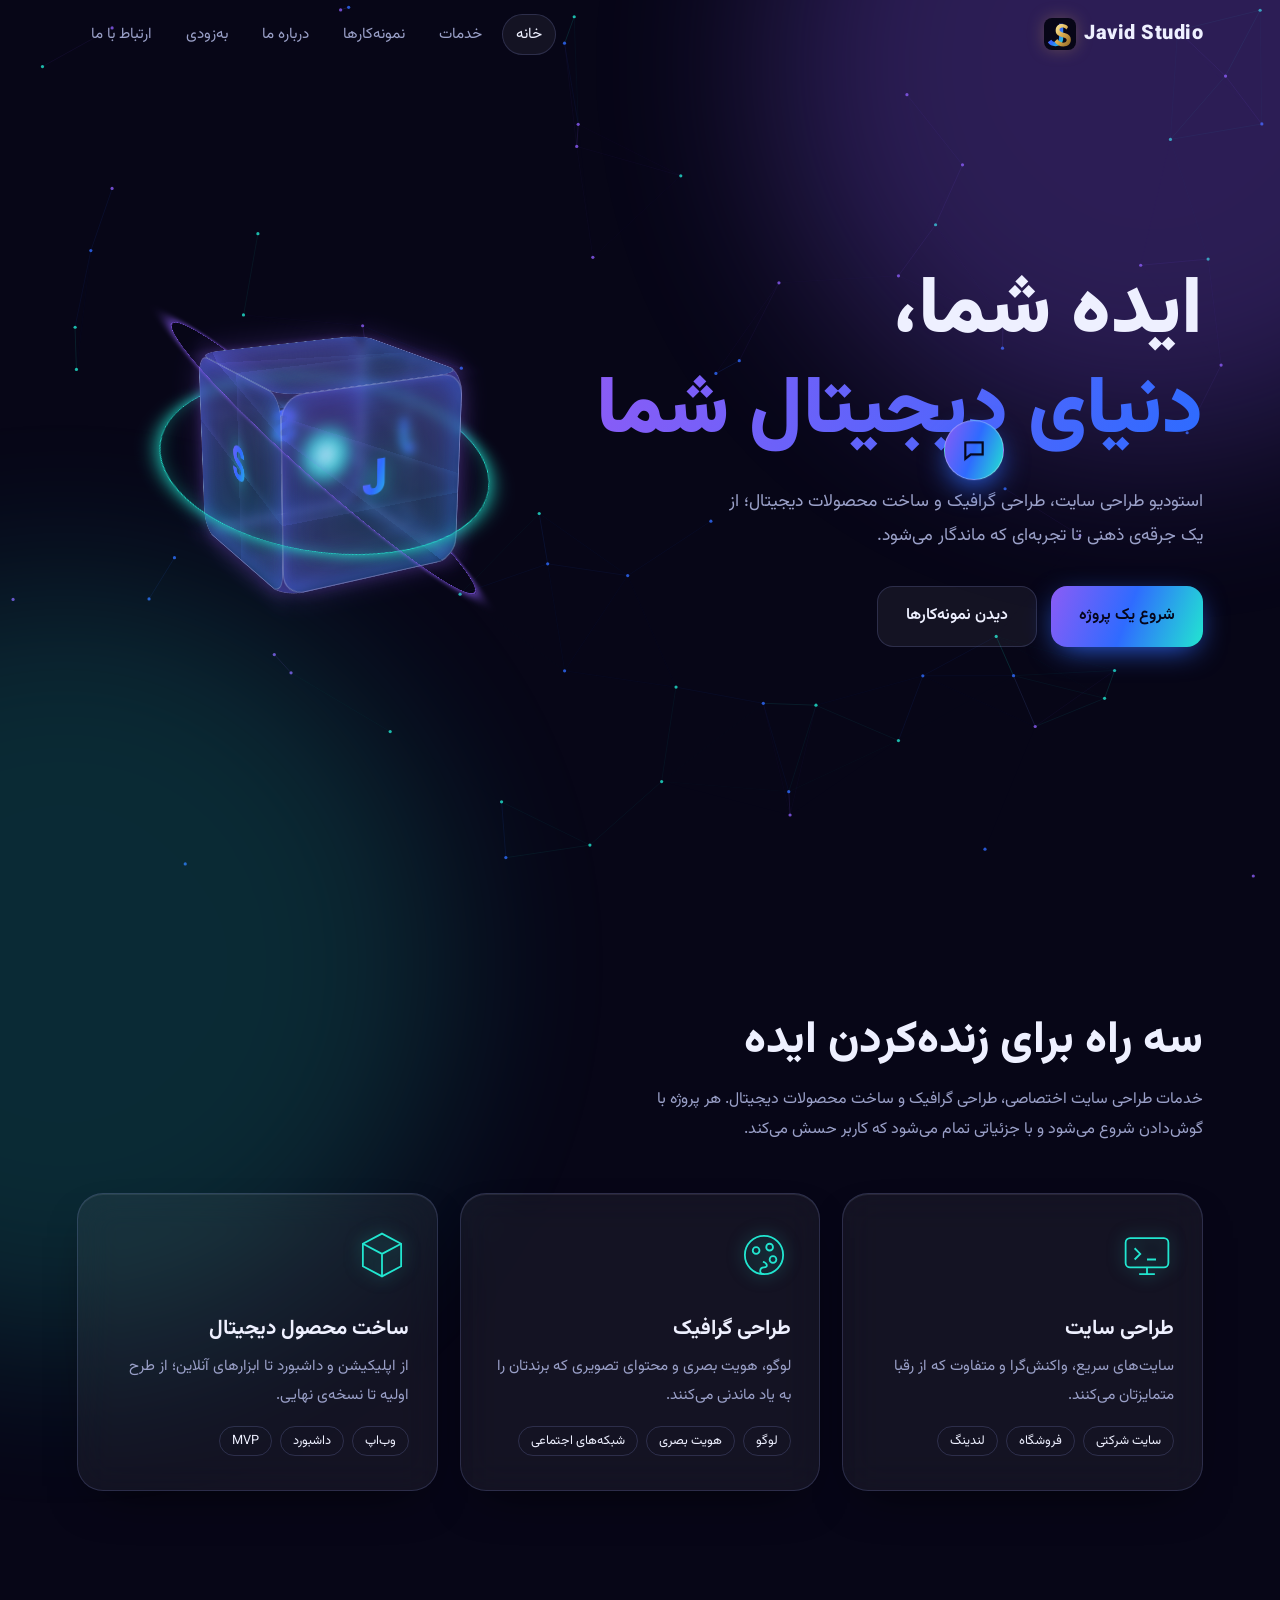
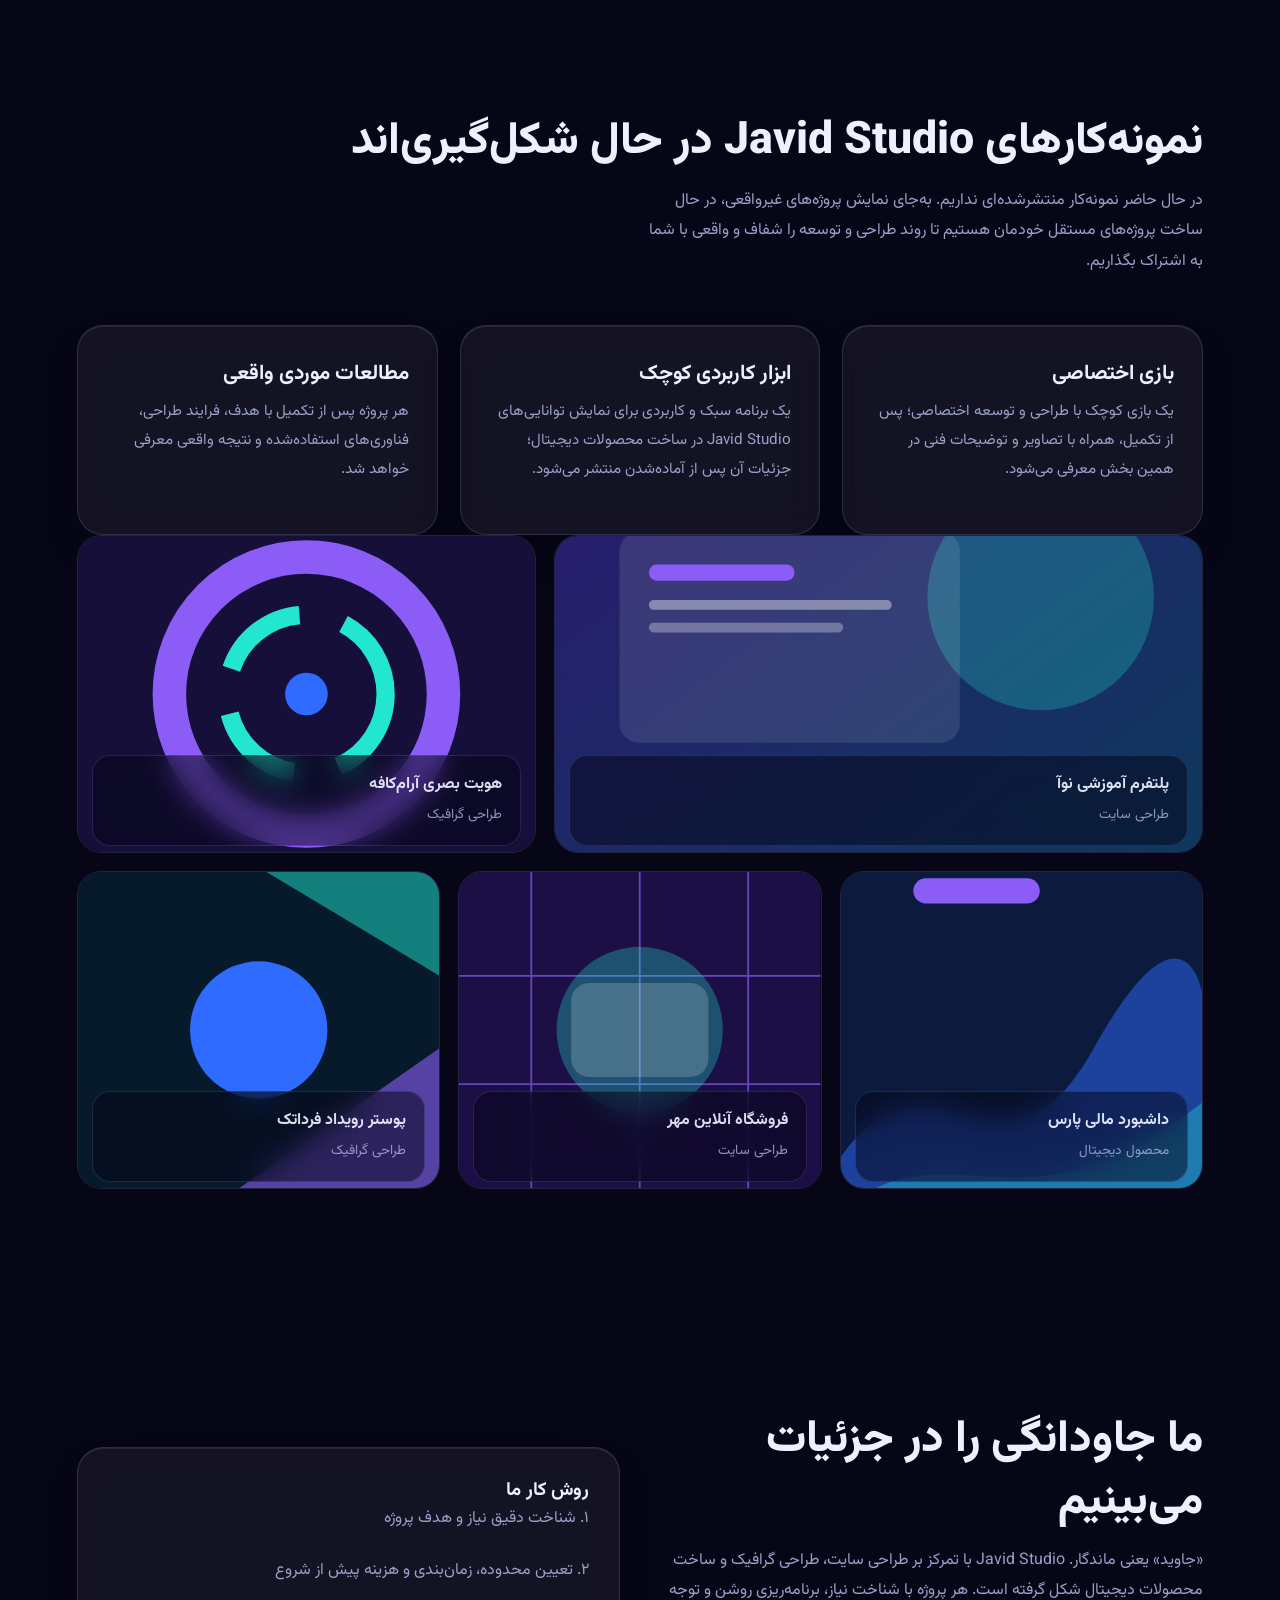
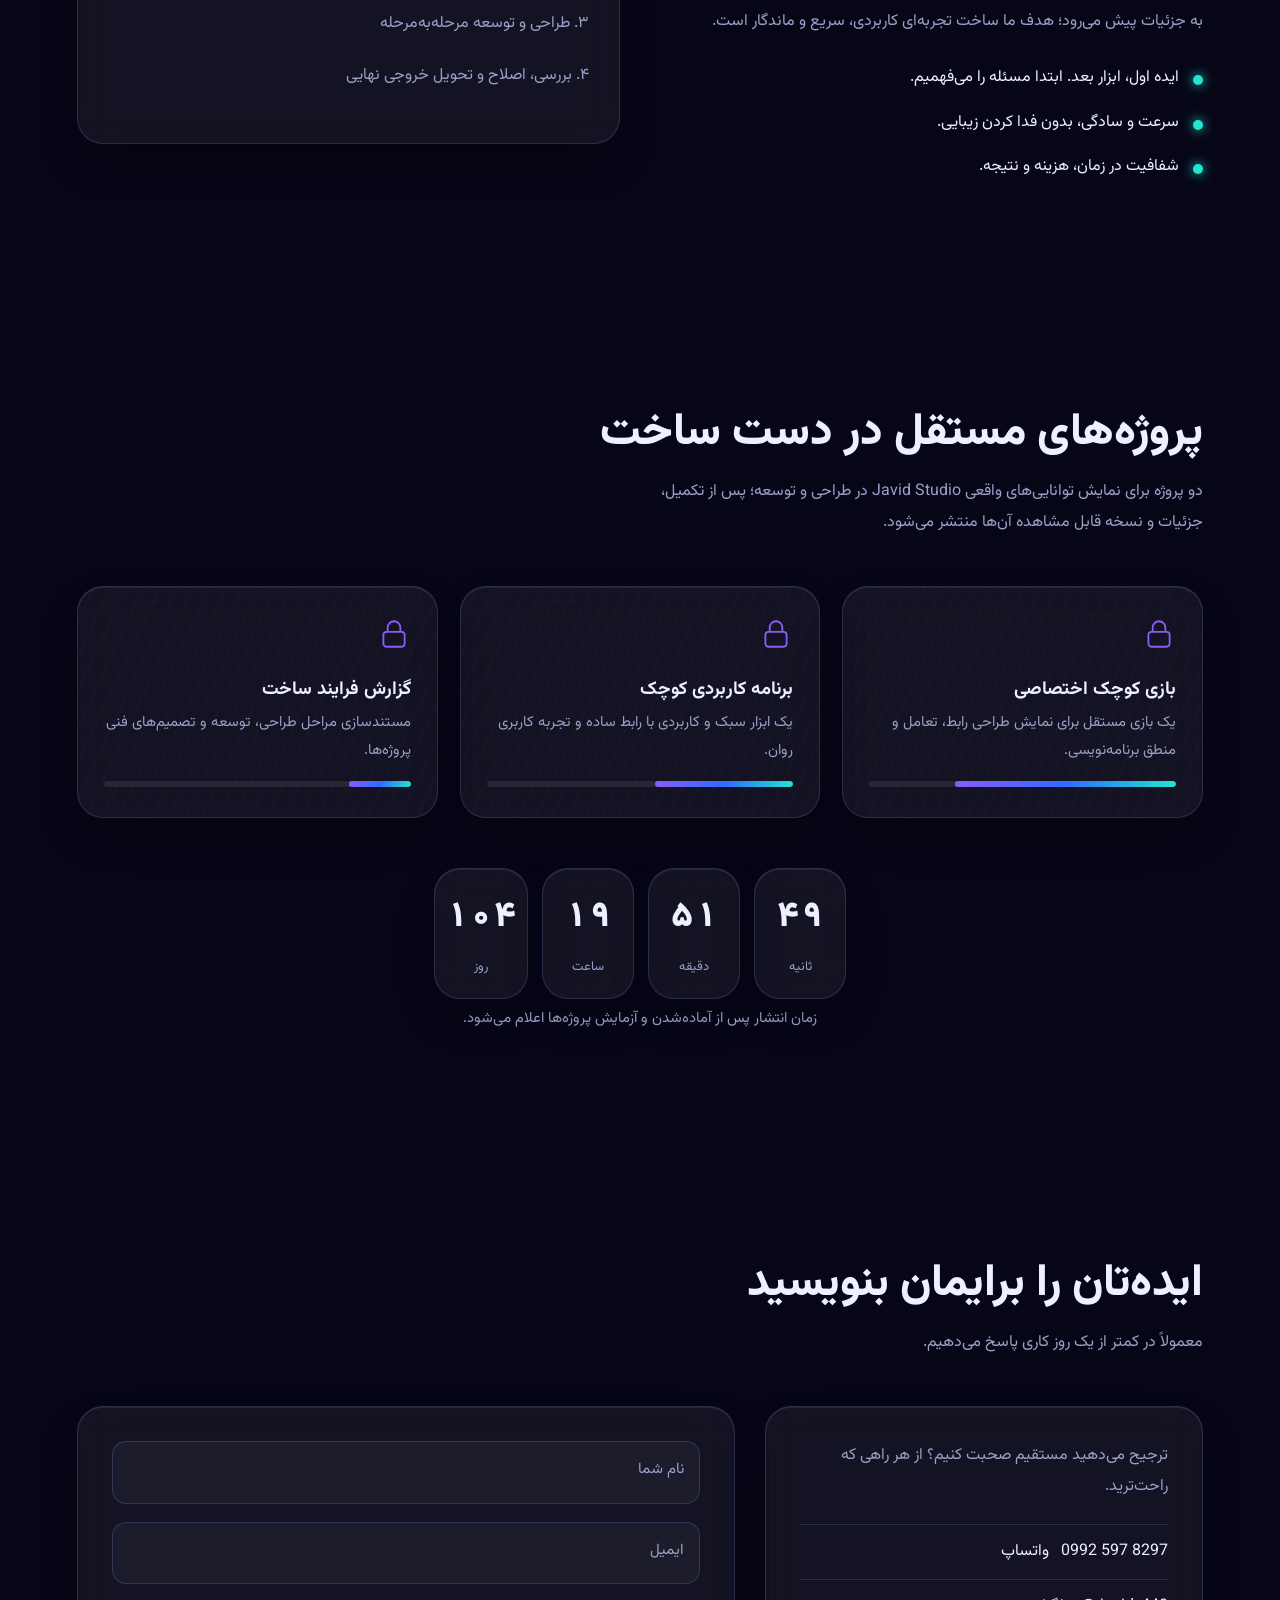
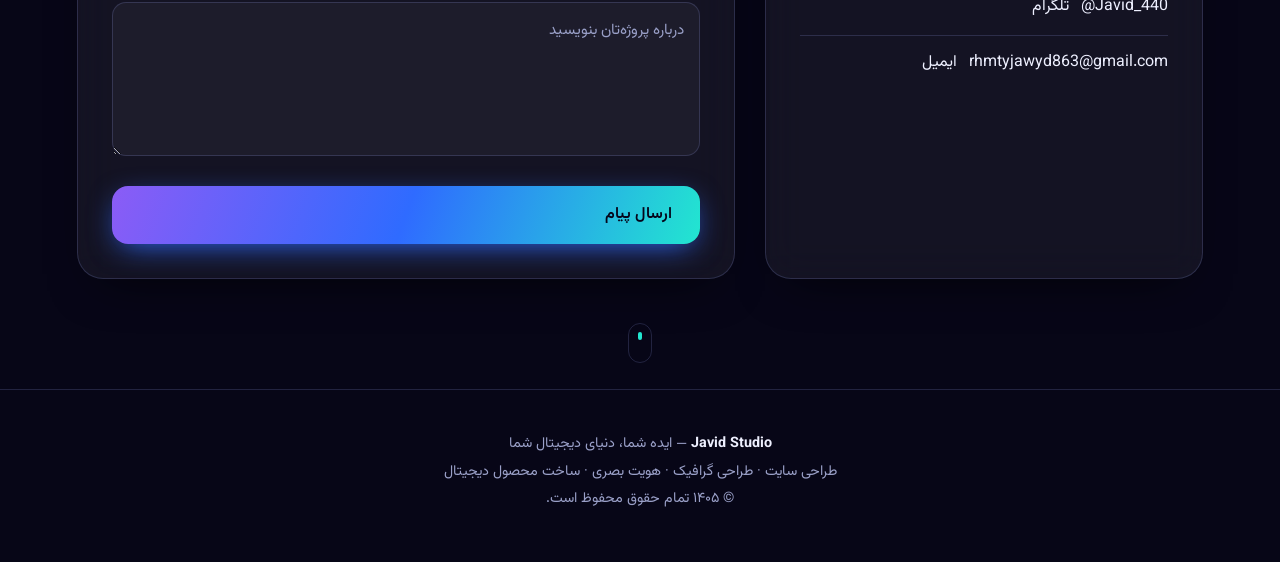
==== commit 6c7a7cd8: "Improve SEO content accuracy and prepare portfolio section" ====
--- a/index.html
+++ b/index.html
@@ -287,13 +287,15 @@
 </div></section>
 
 <section id="work"><div class="wrap">
-  <h2 class="rv">کارهایی که حرف می‌زنند</h2>
-  <p class="lead rv">چند پروژه‌ی نمونه از طراحی و توسعه. دسته‌ها را عوض کنید.</p>
-  <div class="tabs rv" id="tabs">
-    <button class="tab on" data-f="all">همه</button><button class="tab" data-f="web">سایت</button>
-    <button class="tab" data-f="gfx">گرافیک</button><button class="tab" data-f="app">محصول</button>
-  </div>
-  <div class="grid" id="grid">
+  <h2 class="rv">نمونه‌کارهای Javid Studio در حال شکل‌گیری‌اند</h2>
+  <p class="lead rv">در حال حاضر نمونه‌کار منتشرشده‌ای نداریم. به‌جای نمایش پروژه‌های غیرواقعی، در حال ساخت پروژه‌های مستقل خودمان هستیم تا روند طراحی و توسعه را شفاف و واقعی با شما به اشتراک بگذاریم.</p>
+  <div class="cards">
+    <article class="glass card rv"><h3>بازی اختصاصی</h3><p>یک بازی کوچک با طراحی و توسعه اختصاصی؛ پس از تکمیل، همراه با تصاویر و توضیحات فنی در همین بخش معرفی می‌شود.</p></article>
+    <article class="glass card rv"><h3>ابزار کاربردی کوچک</h3><p>یک برنامه سبک و کاربردی برای نمایش توانایی‌های Javid Studio در ساخت محصولات دیجیتال؛ جزئیات آن پس از آماده‌شدن منتشر می‌شود.</p></article>
+    <article class="glass card rv"><h3>مطالعات موردی واقعی</h3><p>هر پروژه پس از تکمیل با هدف، فرایند طراحی، فناوری‌های استفاده‌شده و نتیجه واقعی معرفی خواهد شد.</p></article>
+  </div>
+  <!-- نمونه‌کارهای واقعی پس از تکمیل پروژه‌ها به این بخش اضافه می‌شوند. -->
+  <div class="grid" id="grid" hidden>
     <div class="work rv" data-c="web"><svg viewBox="0 0 400 300" preserveAspectRatio="xMidYMid slice"><defs><linearGradient id="g1" x1="0" y1="0" x2="1" y2="1"><stop offset="0" stop-color="#2a1b6e"/><stop offset="1" stop-color="#0b3b5c"/></linearGradient></defs><rect width="400" height="300" fill="url(#g1)"/><circle cx="300" cy="90" r="70" fill="#22e6d0" opacity=".25"/><rect x="40" y="50" width="210" height="130" rx="12" fill="#ffffff" opacity=".1" stroke="#fff" stroke-opacity=".3"/><rect x="58" y="70" width="90" height="10" rx="5" fill="#8b5cf6"/><rect x="58" y="92" width="150" height="6" rx="3" fill="#fff" opacity=".4"/><rect x="58" y="106" width="120" height="6" rx="3" fill="#fff" opacity=".3"/></svg><div class="cap"><strong>پلتفرم آموزشی نوآ</strong><span>طراحی سایت</span></div></div>
     <div class="work rv" data-c="gfx"><svg viewBox="0 0 300 300" preserveAspectRatio="xMidYMid slice"><rect width="300" height="300" fill="#150f3a"/><circle cx="150" cy="150" r="90" fill="none" stroke="#8b5cf6" stroke-width="22"/><circle cx="150" cy="150" r="52" fill="none" stroke="#22e6d0" stroke-width="12" stroke-dasharray="60 30"/><circle cx="150" cy="150" r="14" fill="#2f6bff"/></svg><div class="cap"><strong>هویت بصری آرام‌کافه</strong><span>طراحی گرافیک</span></div></div>
     <div class="work rv" data-c="app"><svg viewBox="0 0 200 300" preserveAspectRatio="xMidYMid slice"><rect width="200" height="300" fill="#0c1a3d"/><path d="M0 220 C50 150 90 250 140 160 S200 130 200 130 V300 H0Z" fill="#2f6bff" opacity=".5"/><path d="M0 250 C60 200 100 270 200 190 V300 H0Z" fill="#22e6d0" opacity=".35"/><rect x="40" y="40" width="120" height="14" rx="7" fill="#fff" opacity=".35"/><rect x="40" y="66" width="70" height="14" rx="7" fill="#8b5cf6"/></svg><div class="cap"><strong>داشبورد مالی پارس</strong><span>محصول دیجیتال</span></div></div>
@@ -305,34 +307,35 @@
 <section id="about"><div class="wrap about">
   <div class="rv">
     <h2>ما جاودانگی را در جزئیات می‌بینیم</h2>
-    <p>«جاوید» یعنی ماندگار. Javid Studio را کنار هم گذاشته‌ایم تا برندها فقط دیده نشوند، به یاد هم بمانند. تیم ما از طراح، توسعه‌دهنده و استراتژیست محتوا تشکیل شده و هر پروژه را مثل کار شخصی خودمان می‌بینیم.</p>
+    <p>«جاوید» یعنی ماندگار. Javid Studio با تمرکز بر طراحی سایت، طراحی گرافیک و ساخت محصولات دیجیتال شکل گرفته است. هر پروژه با شناخت نیاز، برنامه‌ریزی روشن و توجه به جزئیات پیش می‌رود؛ هدف ما ساخت تجربه‌ای کاربردی، سریع و ماندگار است.</p>
     <div class="vals">
       <div><i></i><span>ایده اول، ابزار بعد. ابتدا مسئله را می‌فهمیم.</span></div>
       <div><i></i><span>سرعت و سادگی، بدون فدا کردن زیبایی.</span></div>
       <div><i></i><span>شفافیت در زمان، هزینه و نتیجه.</span></div>
     </div>
   </div>
-  <div class="stats rv">
-    <div class="glass stat"><b data-n="120" data-s="+">0</b><span>پروژه‌ی تحویل‌شده</span></div>
-    <div class="glass stat"><b data-n="45" data-s="+">0</b><span>برند همراه</span></div>
-    <div class="glass stat"><b data-n="6" data-s="">0</b><span>سال تجربه</span></div>
-    <div class="glass stat"><b data-n="98" data-s="%">0</b><span>رضایت مشتریان</span></div>
+  <div class="glass info rv" style="padding:30px">
+    <h3>روش کار ما</h3>
+    <p>۱. شناخت دقیق نیاز و هدف پروژه</p>
+    <p>۲. تعیین محدوده، زمان‌بندی و هزینه پیش از شروع</p>
+    <p>۳. طراحی و توسعه مرحله‌به‌مرحله</p>
+    <p>۴. بررسی، اصلاح و تحویل خروجی نهایی</p>
   </div>
 </div></section>
 
 <section id="soon"><div class="wrap">
-  <h2 class="rv">چیزهایی که در راه‌اند</h2>
-  <p class="lead rv">پروژه‌ها و محصولات بعدی Javid Studio. هنوز قفل‌اند، اما نه برای مدت طولانی.</p>
+  <h2 class="rv">پروژه‌های مستقل در دست ساخت</h2>
+  <p class="lead rv">دو پروژه برای نمایش توانایی‌های واقعی Javid Studio در طراحی و توسعه؛ پس از تکمیل، جزئیات و نسخه قابل مشاهده آن‌ها منتشر می‌شود.</p>
   <div class="soon">
-    <div class="glass lock rv" style="--w:72%"><svg viewBox="0 0 32 32"><rect x="6" y="14" width="20" height="14" rx="3"/><path d="M10 14V10a6 6 0 0112 0v4"/></svg><h3>Javid Kit</h3><p>مجموعه‌ی قالب و کامپوننت آماده برای سایت‌های فارسی.</p><div class="bar"><i></i></div></div>
-    <div class="glass lock rv" style="--w:45%"><svg viewBox="0 0 32 32"><rect x="6" y="14" width="20" height="14" rx="3"/><path d="M10 14V10a6 6 0 0112 0v4"/></svg><h3>Brand Maker</h3><p>ابزار آنلاین ساخت هویت بصری ساده برای کسب‌وکارهای کوچک.</p><div class="bar"><i></i></div></div>
-    <div class="glass lock rv" style="--w:20%"><svg viewBox="0 0 32 32"><rect x="6" y="14" width="20" height="14" rx="3"/><path d="M10 14V10a6 6 0 0112 0v4"/></svg><h3>Studio Lab</h3><p>فضای آزمایش ایده‌ها؛ مینی‌اپ‌ها و تجربه‌های تعاملی.</p><div class="bar"><i></i></div></div>
+    <div class="glass lock rv" style="--w:72%"><svg viewBox="0 0 32 32"><rect x="6" y="14" width="20" height="14" rx="3"/><path d="M10 14V10a6 6 0 0112 0v4"/></svg><h3>بازی کوچک اختصاصی</h3><p>یک بازی مستقل برای نمایش طراحی رابط، تعامل و منطق برنامه‌نویسی.</p><div class="bar"><i></i></div></div>
+    <div class="glass lock rv" style="--w:45%"><svg viewBox="0 0 32 32"><rect x="6" y="14" width="20" height="14" rx="3"/><path d="M10 14V10a6 6 0 0112 0v4"/></svg><h3>برنامه کاربردی کوچک</h3><p>یک ابزار سبک و کاربردی با رابط ساده و تجربه کاربری روان.</p><div class="bar"><i></i></div></div>
+    <div class="glass lock rv" style="--w:20%"><svg viewBox="0 0 32 32"><rect x="6" y="14" width="20" height="14" rx="3"/><path d="M10 14V10a6 6 0 0112 0v4"/></svg><h3>گزارش فرایند ساخت</h3><p>مستندسازی مراحل طراحی، توسعه و تصمیم‌های فنی پروژه‌ها.</p><div class="bar"><i></i></div></div>
   </div>
   <div class="count rv" id="count" aria-label="شمارش معکوس">
     <div class="glass"><b id="cd">0</b><span>روز</span></div><div class="glass"><b id="ch">0</b><span>ساعت</span></div>
     <div class="glass"><b id="cm">0</b><span>دقیقه</span></div><div class="glass"><b id="cs">0</b><span>ثانیه</span></div>
   </div>
-  <p class="cnote rv">تا اولین انتشار عمومی، نوروز ۱۴۰۶</p>
+  <p class="cnote rv">زمان انتشار پس از آماده‌شدن و آزمایش پروژه‌ها اعلام می‌شود.</p>
 </div></section>
 
 <section id="contact"><div class="wrap">
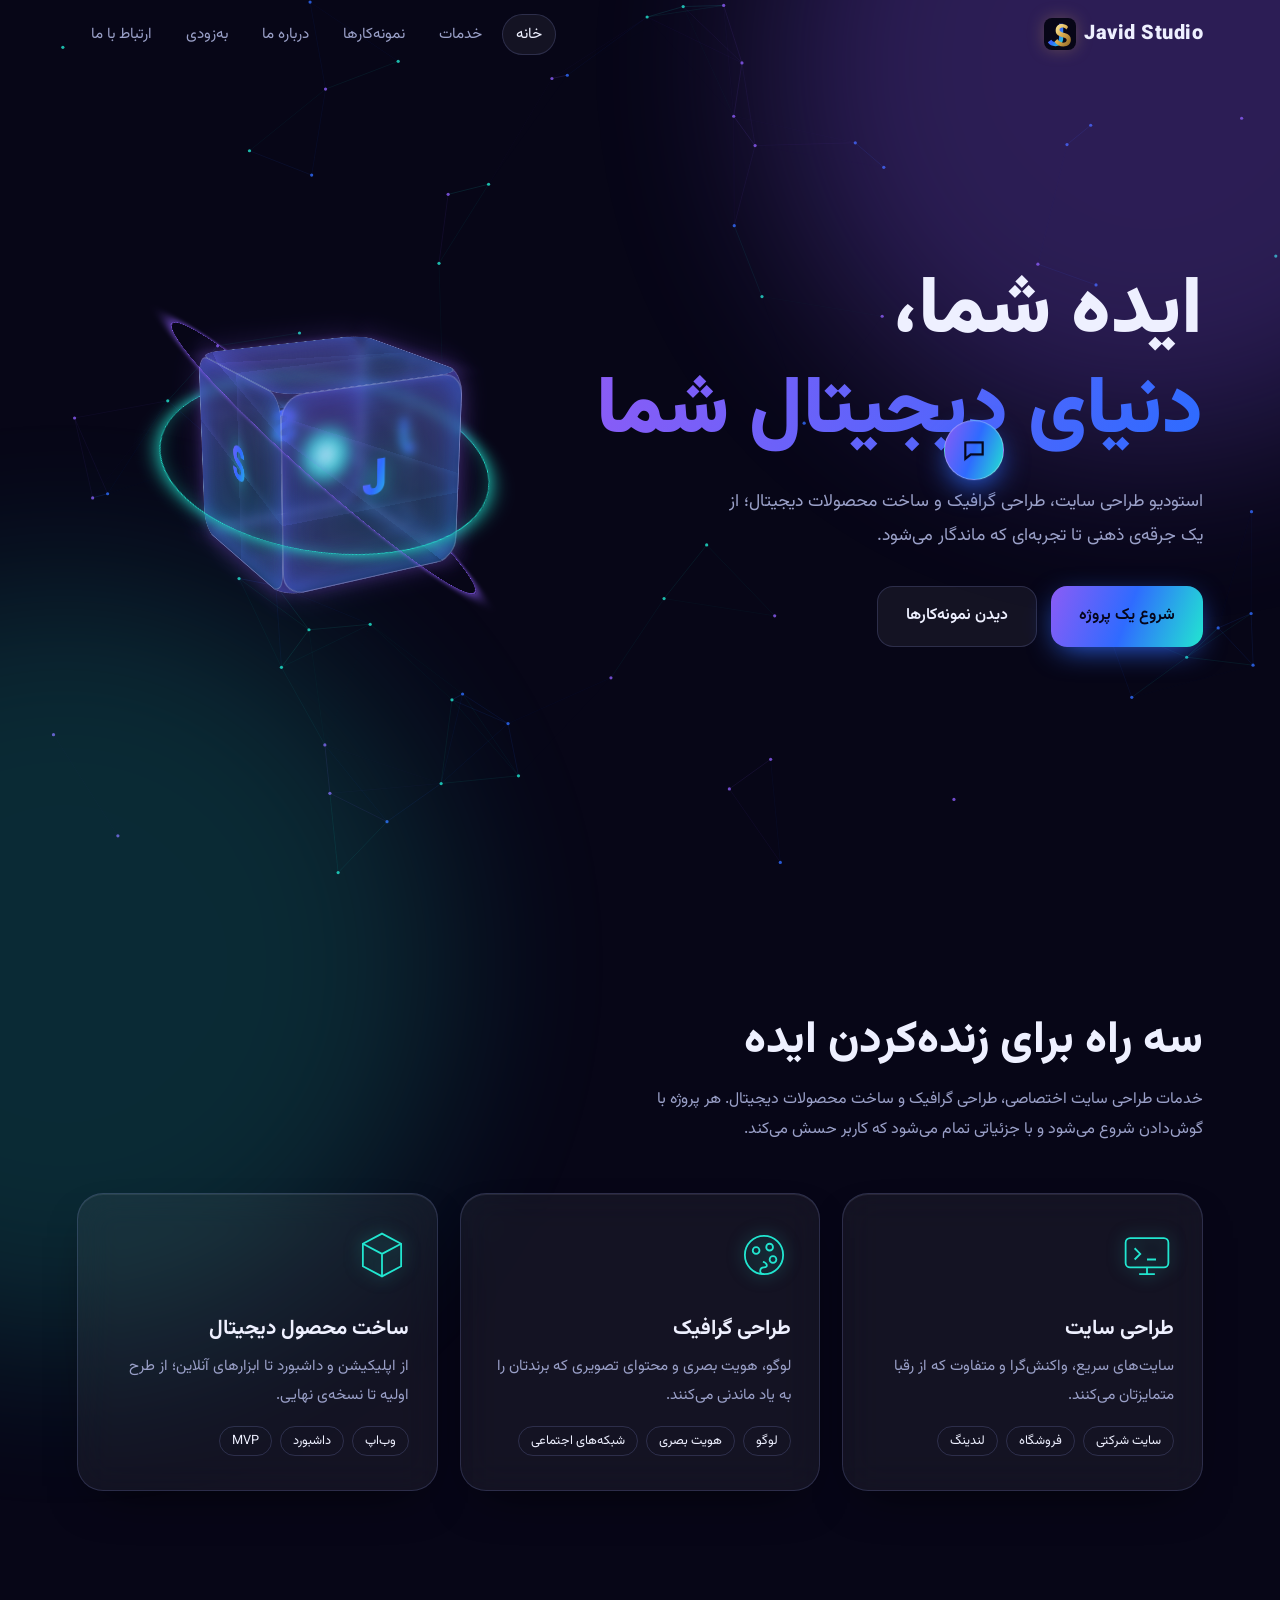
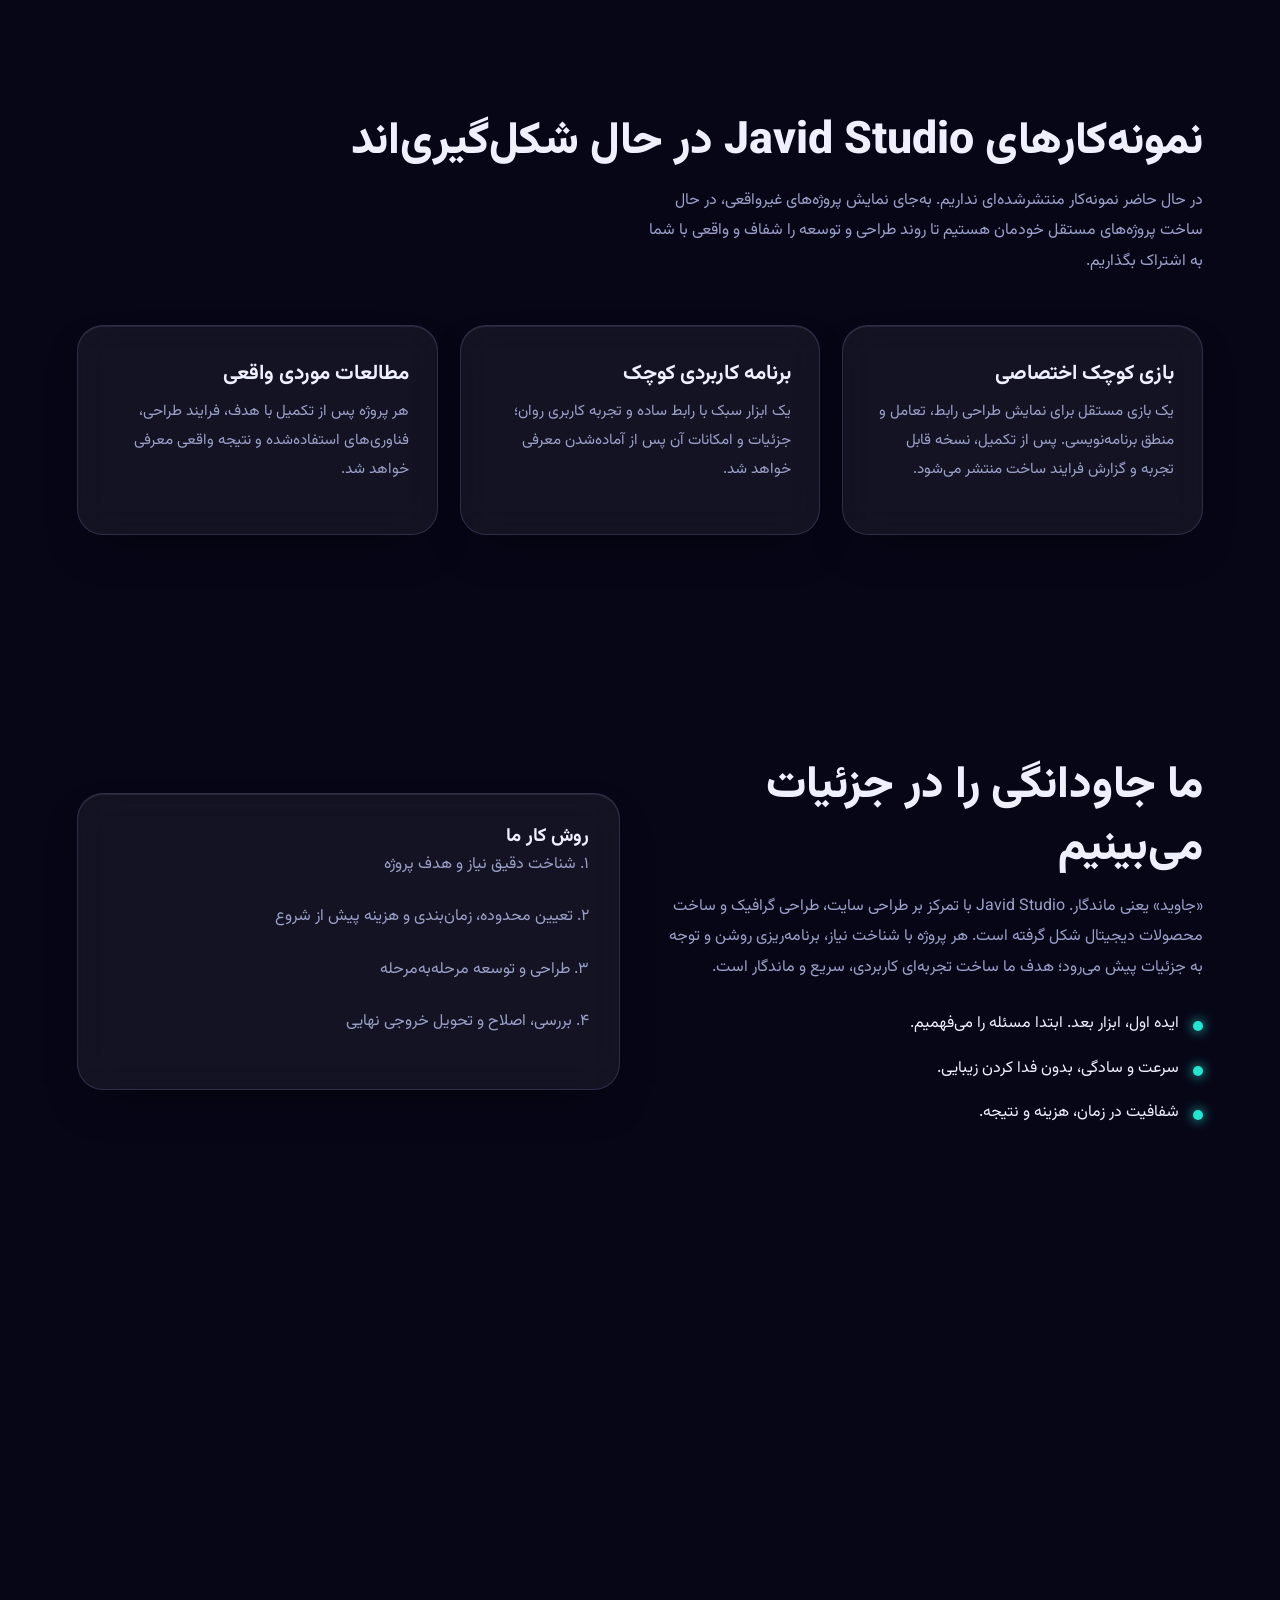
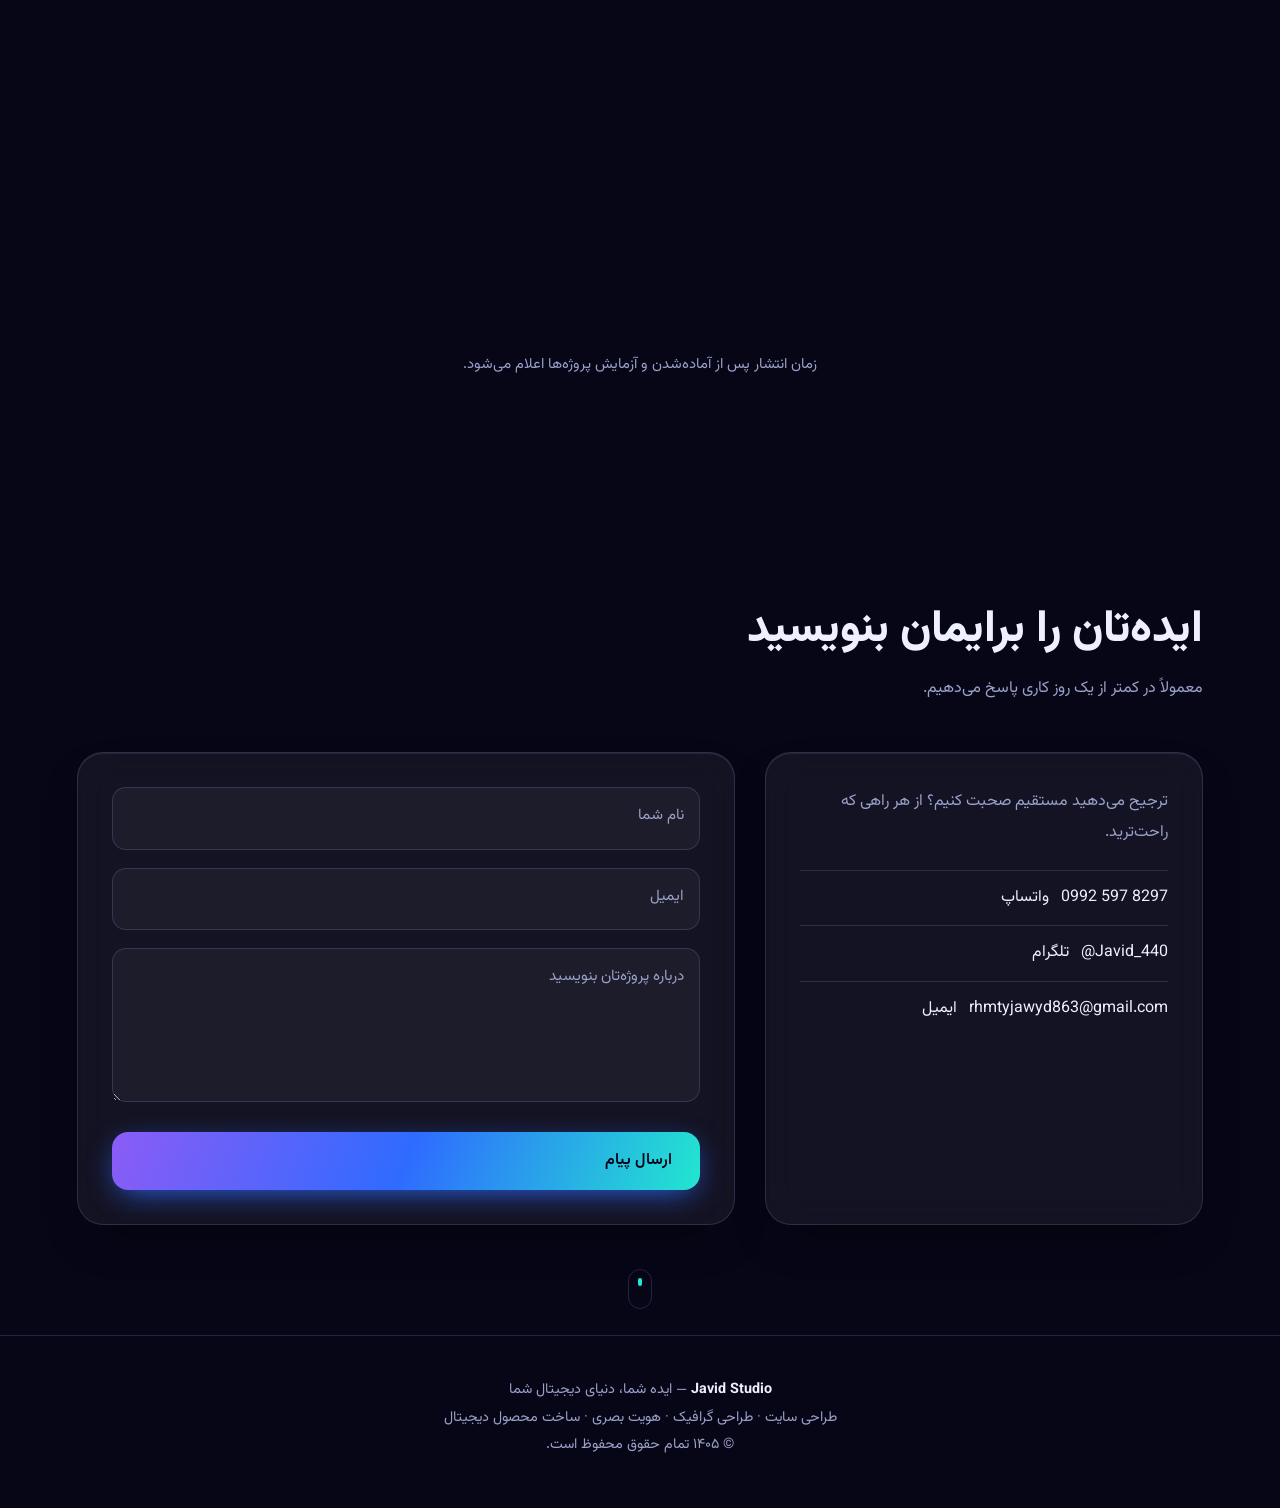
==== commit 492edfd4: "Remove fictional portfolio entries from SEO content" ====
--- a/index.html
+++ b/index.html
@@ -290,17 +290,18 @@
   <h2 class="rv">نمونه‌کارهای Javid Studio در حال شکل‌گیری‌اند</h2>
   <p class="lead rv">در حال حاضر نمونه‌کار منتشرشده‌ای نداریم. به‌جای نمایش پروژه‌های غیرواقعی، در حال ساخت پروژه‌های مستقل خودمان هستیم تا روند طراحی و توسعه را شفاف و واقعی با شما به اشتراک بگذاریم.</p>
   <div class="cards">
-    <article class="glass card rv"><h3>بازی اختصاصی</h3><p>یک بازی کوچک با طراحی و توسعه اختصاصی؛ پس از تکمیل، همراه با تصاویر و توضیحات فنی در همین بخش معرفی می‌شود.</p></article>
-    <article class="glass card rv"><h3>ابزار کاربردی کوچک</h3><p>یک برنامه سبک و کاربردی برای نمایش توانایی‌های Javid Studio در ساخت محصولات دیجیتال؛ جزئیات آن پس از آماده‌شدن منتشر می‌شود.</p></article>
-    <article class="glass card rv"><h3>مطالعات موردی واقعی</h3><p>هر پروژه پس از تکمیل با هدف، فرایند طراحی، فناوری‌های استفاده‌شده و نتیجه واقعی معرفی خواهد شد.</p></article>
-  </div>
-  <!-- نمونه‌کارهای واقعی پس از تکمیل پروژه‌ها به این بخش اضافه می‌شوند. -->
-  <div class="grid" id="grid" hidden>
-    <div class="work rv" data-c="web"><svg viewBox="0 0 400 300" preserveAspectRatio="xMidYMid slice"><defs><linearGradient id="g1" x1="0" y1="0" x2="1" y2="1"><stop offset="0" stop-color="#2a1b6e"/><stop offset="1" stop-color="#0b3b5c"/></linearGradient></defs><rect width="400" height="300" fill="url(#g1)"/><circle cx="300" cy="90" r="70" fill="#22e6d0" opacity=".25"/><rect x="40" y="50" width="210" height="130" rx="12" fill="#ffffff" opacity=".1" stroke="#fff" stroke-opacity=".3"/><rect x="58" y="70" width="90" height="10" rx="5" fill="#8b5cf6"/><rect x="58" y="92" width="150" height="6" rx="3" fill="#fff" opacity=".4"/><rect x="58" y="106" width="120" height="6" rx="3" fill="#fff" opacity=".3"/></svg><div class="cap"><strong>پلتفرم آموزشی نوآ</strong><span>طراحی سایت</span></div></div>
-    <div class="work rv" data-c="gfx"><svg viewBox="0 0 300 300" preserveAspectRatio="xMidYMid slice"><rect width="300" height="300" fill="#150f3a"/><circle cx="150" cy="150" r="90" fill="none" stroke="#8b5cf6" stroke-width="22"/><circle cx="150" cy="150" r="52" fill="none" stroke="#22e6d0" stroke-width="12" stroke-dasharray="60 30"/><circle cx="150" cy="150" r="14" fill="#2f6bff"/></svg><div class="cap"><strong>هویت بصری آرام‌کافه</strong><span>طراحی گرافیک</span></div></div>
-    <div class="work rv" data-c="app"><svg viewBox="0 0 200 300" preserveAspectRatio="xMidYMid slice"><rect width="200" height="300" fill="#0c1a3d"/><path d="M0 220 C50 150 90 250 140 160 S200 130 200 130 V300 H0Z" fill="#2f6bff" opacity=".5"/><path d="M0 250 C60 200 100 270 200 190 V300 H0Z" fill="#22e6d0" opacity=".35"/><rect x="40" y="40" width="120" height="14" rx="7" fill="#fff" opacity=".35"/><rect x="40" y="66" width="70" height="14" rx="7" fill="#8b5cf6"/></svg><div class="cap"><strong>داشبورد مالی پارس</strong><span>محصول دیجیتال</span></div></div>
-    <div class="work rv" data-c="web"><svg viewBox="0 0 200 300" preserveAspectRatio="xMidYMid slice"><rect width="200" height="300" fill="#1c0f45"/><g fill="none" stroke="#8b5cf6" stroke-opacity=".7"><path d="M0 60h200M0 120h200M0 180h200M0 240h200M40 0v300M100 0v300M160 0v300"/></g><circle cx="100" cy="150" r="46" fill="#22e6d0" opacity=".3"/><rect x="62" y="124" width="76" height="52" rx="10" fill="#fff" opacity=".18"/></svg><div class="cap"><strong>فروشگاه آنلاین مهر</strong><span>طراحی سایت</span></div></div>
-    <div class="work rv" data-c="gfx"><svg viewBox="0 0 200 300" preserveAspectRatio="xMidYMid slice"><rect width="200" height="300" fill="#071a2b"/><path d="M0 0L200 120V0Z" fill="#22e6d0" opacity=".5"/><path d="M0 300L200 160V300Z" fill="#8b5cf6" opacity=".6"/><circle cx="100" cy="150" r="38" fill="#2f6bff"/></svg><div class="cap"><strong>پوستر رویداد فرداتک</strong><span>طراحی گرافیک</span></div></div>
+    <article class="glass card rv">
+      <h3>بازی کوچک اختصاصی</h3>
+      <p>یک بازی مستقل برای نمایش طراحی رابط، تعامل و منطق برنامه‌نویسی. پس از تکمیل، نسخه قابل تجربه و گزارش فرایند ساخت منتشر می‌شود.</p>
+    </article>
+    <article class="glass card rv">
+      <h3>برنامه کاربردی کوچک</h3>
+      <p>یک ابزار سبک با رابط ساده و تجربه کاربری روان؛ جزئیات و امکانات آن پس از آماده‌شدن معرفی خواهد شد.</p>
+    </article>
+    <article class="glass card rv">
+      <h3>مطالعات موردی واقعی</h3>
+      <p>هر پروژه پس از تکمیل با هدف، فرایند طراحی، فناوری‌های استفاده‌شده و نتیجه واقعی معرفی خواهد شد.</p>
+    </article>
   </div>
 </div></section>
 
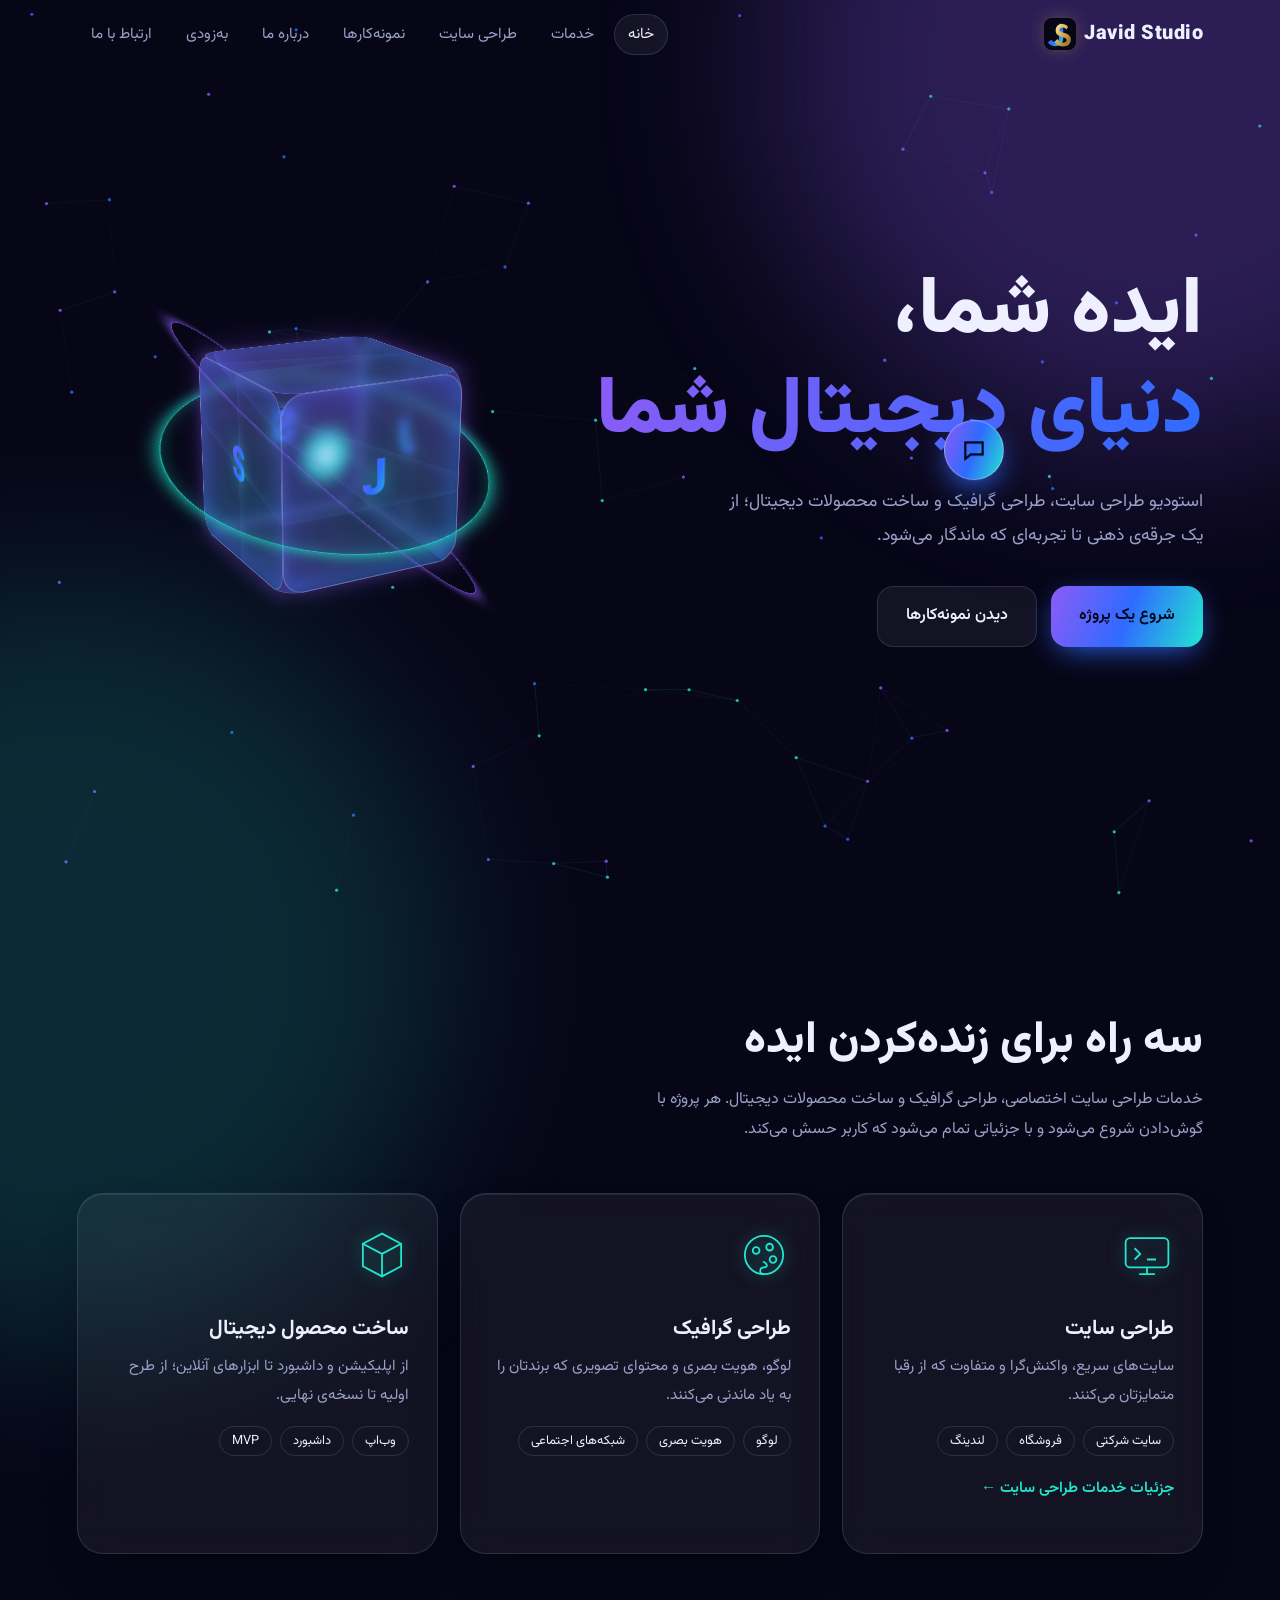
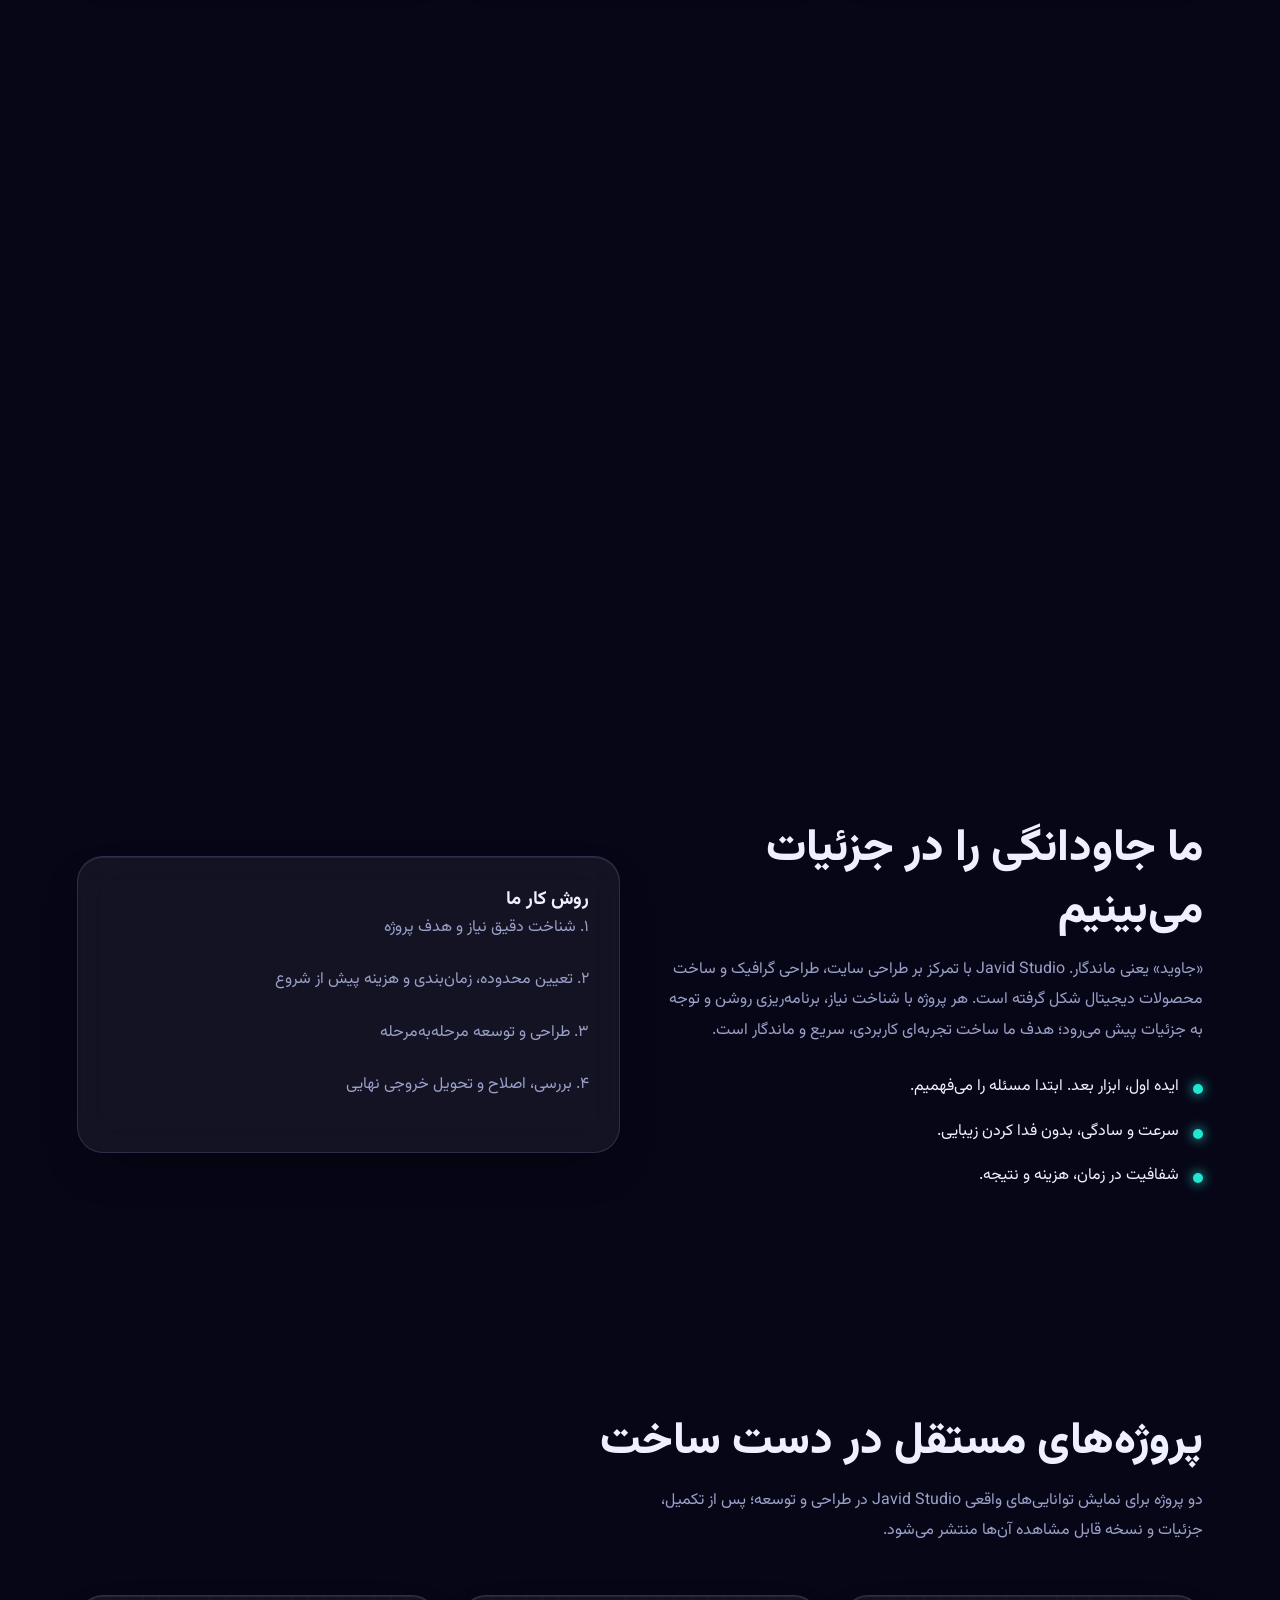
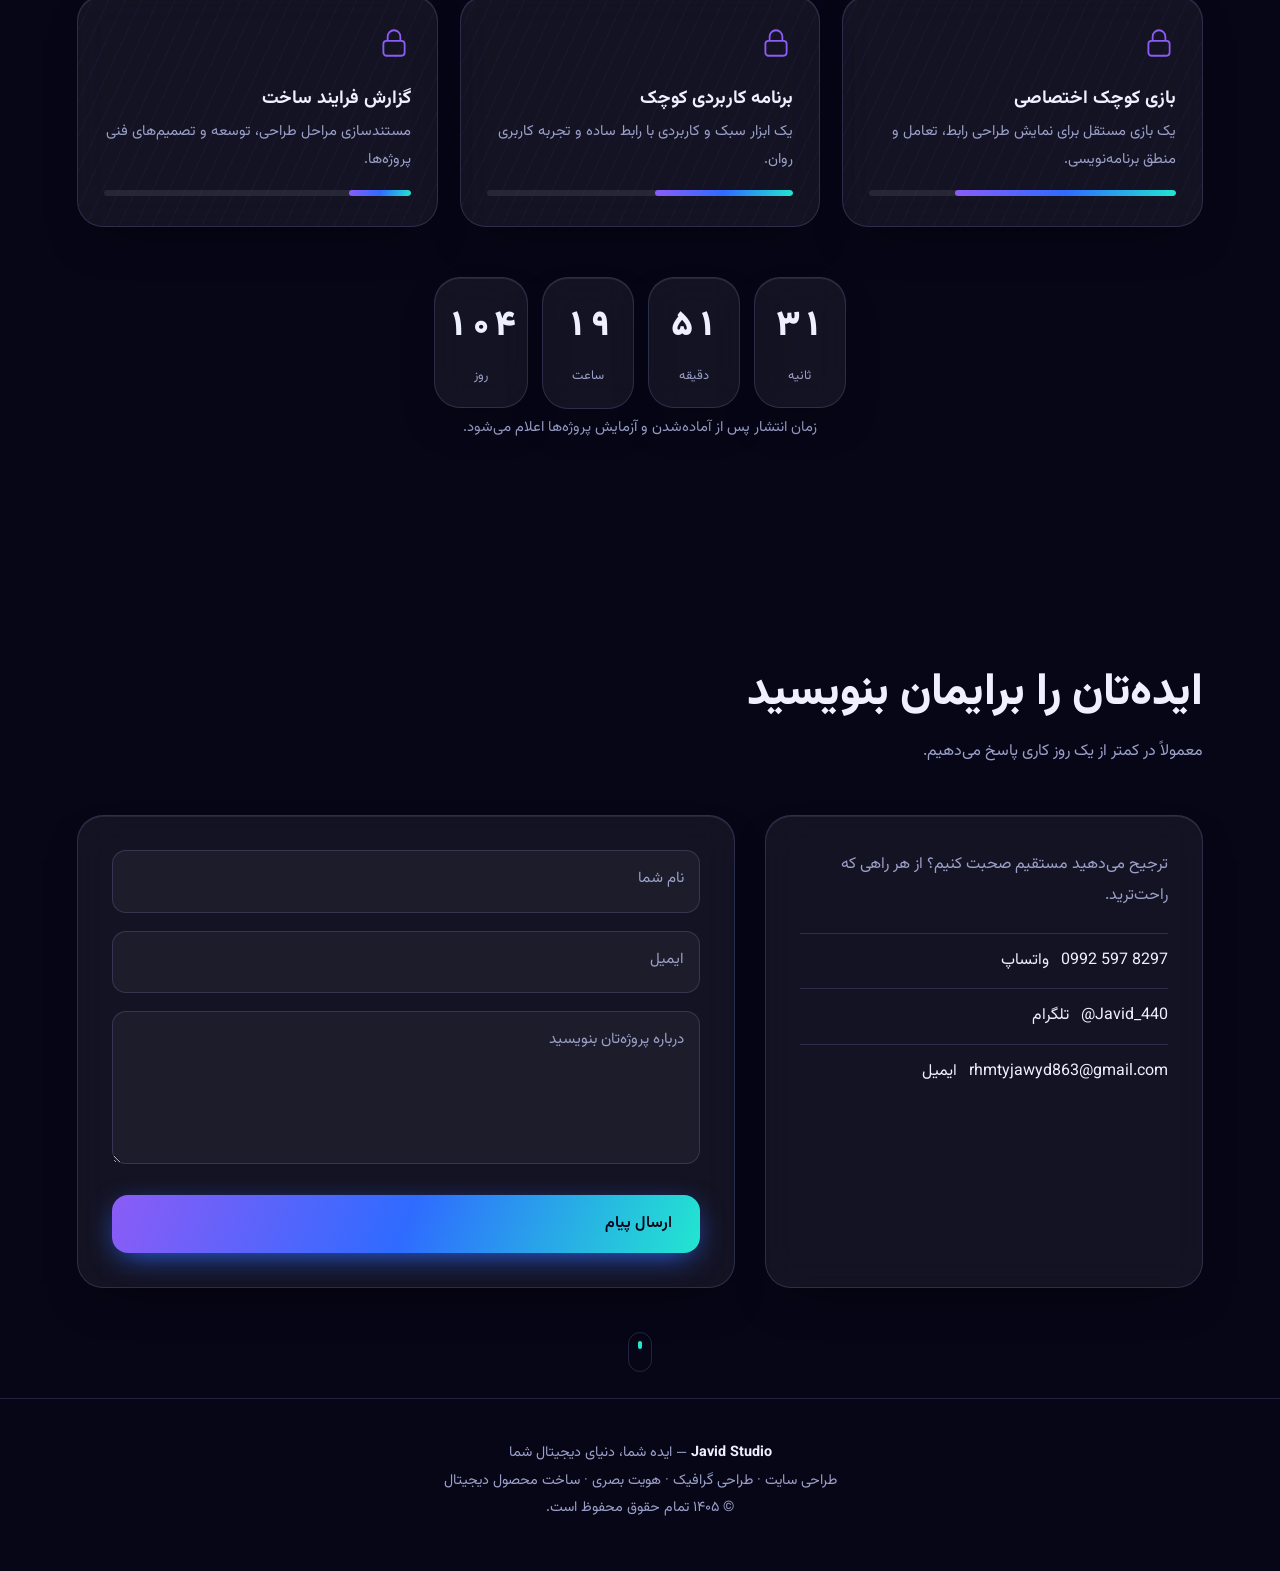
==== commit 1cdb05be: "Link homepage to web design service page" ====
--- a/index.html
+++ b/index.html
@@ -235,7 +235,7 @@
 <nav id="nav">
   <a href="#home" class="logo"><svg class="logo-mark" viewBox="0 0 100 100" aria-hidden="true"><defs><linearGradient id="logoBlue" x1="0" y1="0" x2="1" y2="1"><stop stop-color="#8b5cf6"/><stop offset=".55" stop-color="#2f6bff"/><stop offset="1" stop-color="#22e6d0"/></linearGradient><linearGradient id="logoGold" x1="0" y1="0" x2="1" y2="1"><stop stop-color="#fff0a6"/><stop offset=".5" stop-color="#d6a84b"/><stop offset="1" stop-color="#8d6424"/></linearGradient></defs><rect width="100" height="100" rx="25" fill="#070617"/><path d="M47 18h13v44c0 17-9 26-25 26-10 0-18-4-23-12l11-8c3 5 7 7 12 7 8 0 12-4 12-14z" fill="url(#logoBlue)"/><path d="M76 28c-5-6-12-9-22-9-14 0-23 8-23 20 0 11 7 16 22 20l7 2c8 2 11 4 11 8 0 5-5 8-13 8-9 0-16-4-21-11l-10 8c7 10 18 15 32 15 16 0 27-8 27-21 0-11-7-17-23-21l-8-2c-7-2-10-4-10-8 0-4 4-7 10-7 6 0 11 2 15 6z" fill="url(#logoGold)" transform="translate(3 0) scale(.86 1) translate(8 0)"/></svg>Javid Studio</a>
   <div class="links" id="links">
-    <a href="#home" class="on">خانه</a><a href="#services">خدمات</a><a href="#work">نمونه‌کارها</a>
+    <a href="#home" class="on">خانه</a><a href="#services">خدمات</a><a href="./web-design/">طراحی سایت</a><a href="#work">نمونه‌کارها</a>
     <a href="#about">درباره ما</a><a href="#soon">به‌زودی</a><a href="#contact">ارتباط با ما</a>
   </div>
   <button class="burger" id="burger" aria-label="منو" aria-expanded="false"><span></span><span></span><span></span></button>
@@ -271,7 +271,7 @@
     <article class="glass card rv" data-tilt>
       <svg viewBox="0 0 48 48"><rect x="5" y="9" width="38" height="26" rx="4"/><path d="M17 41h14M24 35v6M13 18l5 5-5 5M24 28h8"/></svg>
       <h3>طراحی سایت</h3><p>سایت‌های سریع، واکنش‌گرا و متفاوت که از رقبا متمایزتان می‌کنند.</p>
-      <ul><li>سایت شرکتی</li><li>فروشگاه</li><li>لندینگ</li></ul>
+      <ul><li>سایت شرکتی</li><li>فروشگاه</li><li>لندینگ</li></ul><p style="margin-top:18px"><a href="./web-design/" style="color:var(--teal);font-weight:600">جزئیات خدمات طراحی سایت ←</a></p>
     </article>
     <article class="glass card rv" data-tilt>
       <svg viewBox="0 0 48 48"><circle cx="24" cy="24" r="17"/><circle cx="17" cy="20" r="3"/><circle cx="29" cy="17" r="3"/><circle cx="32" cy="28" r="3"/><path d="M24 41c-5 0-4-6 0-6s3-4-1-5"/></svg>
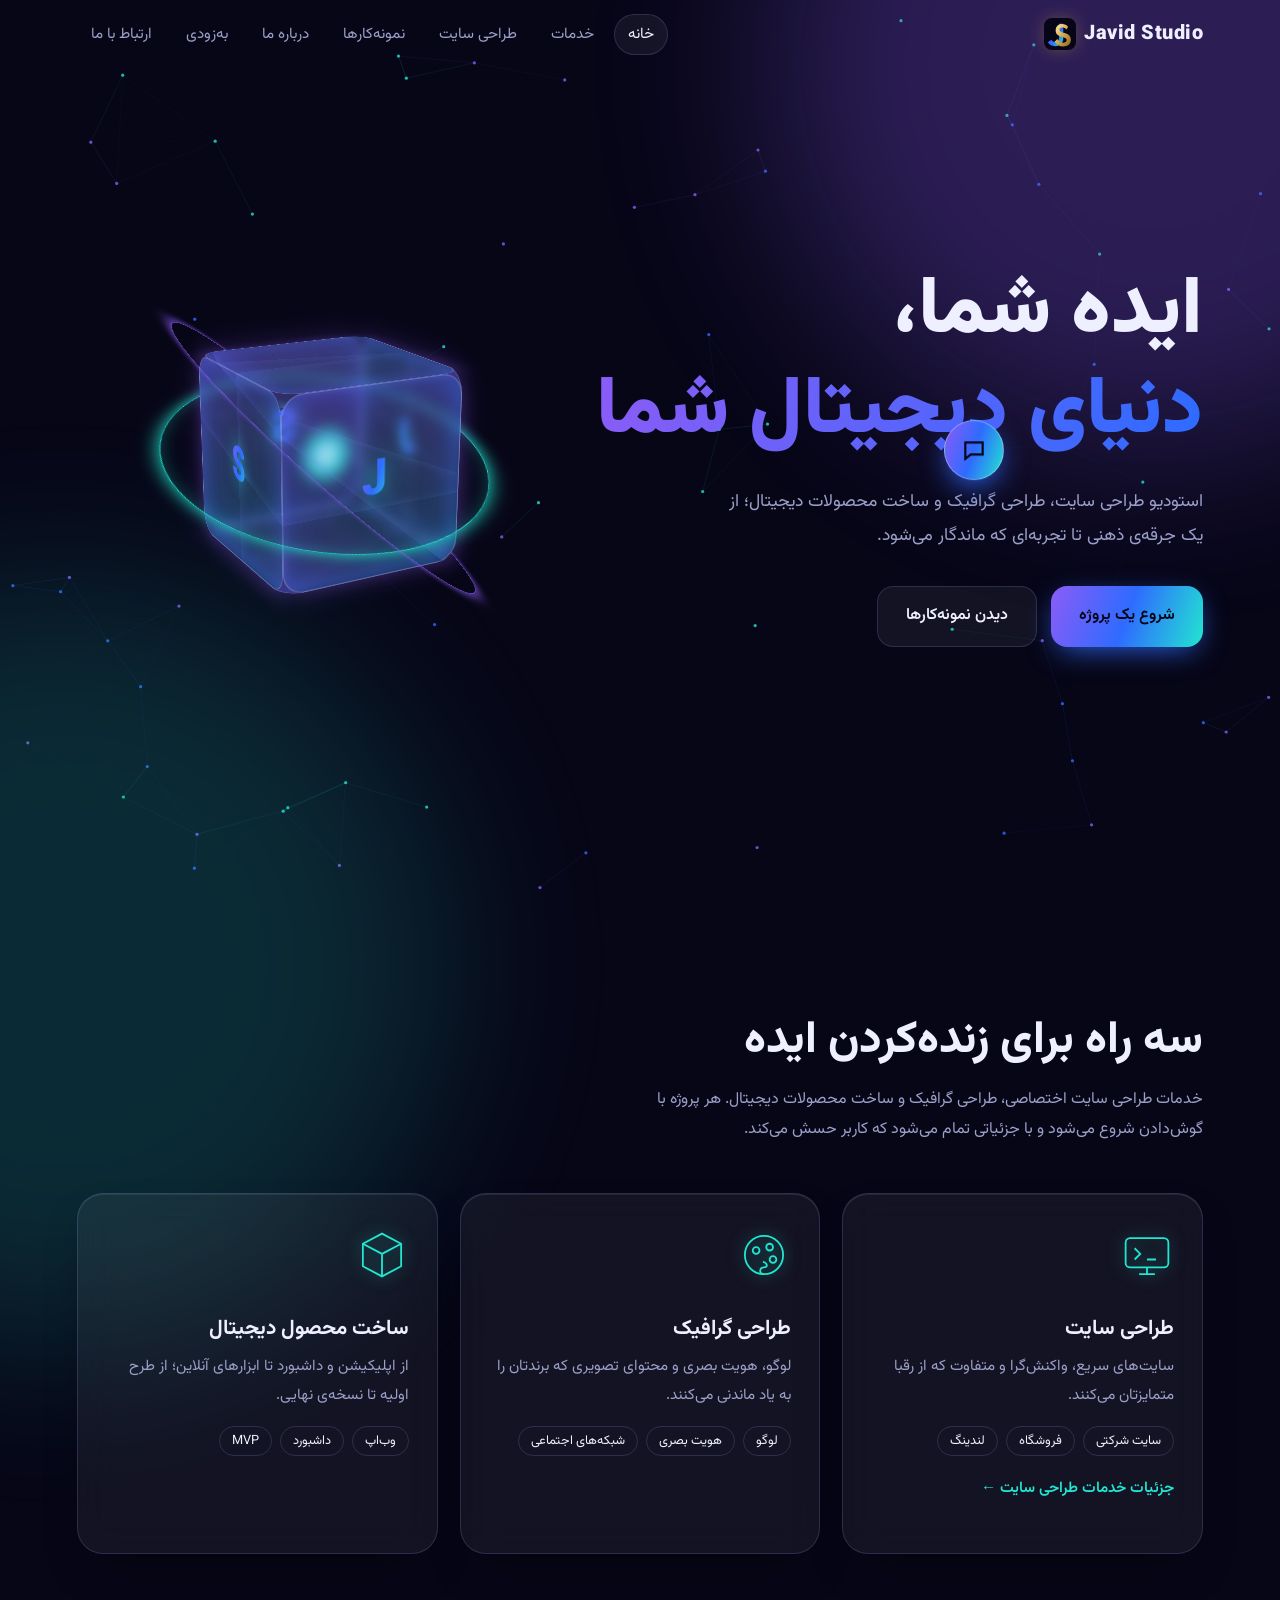
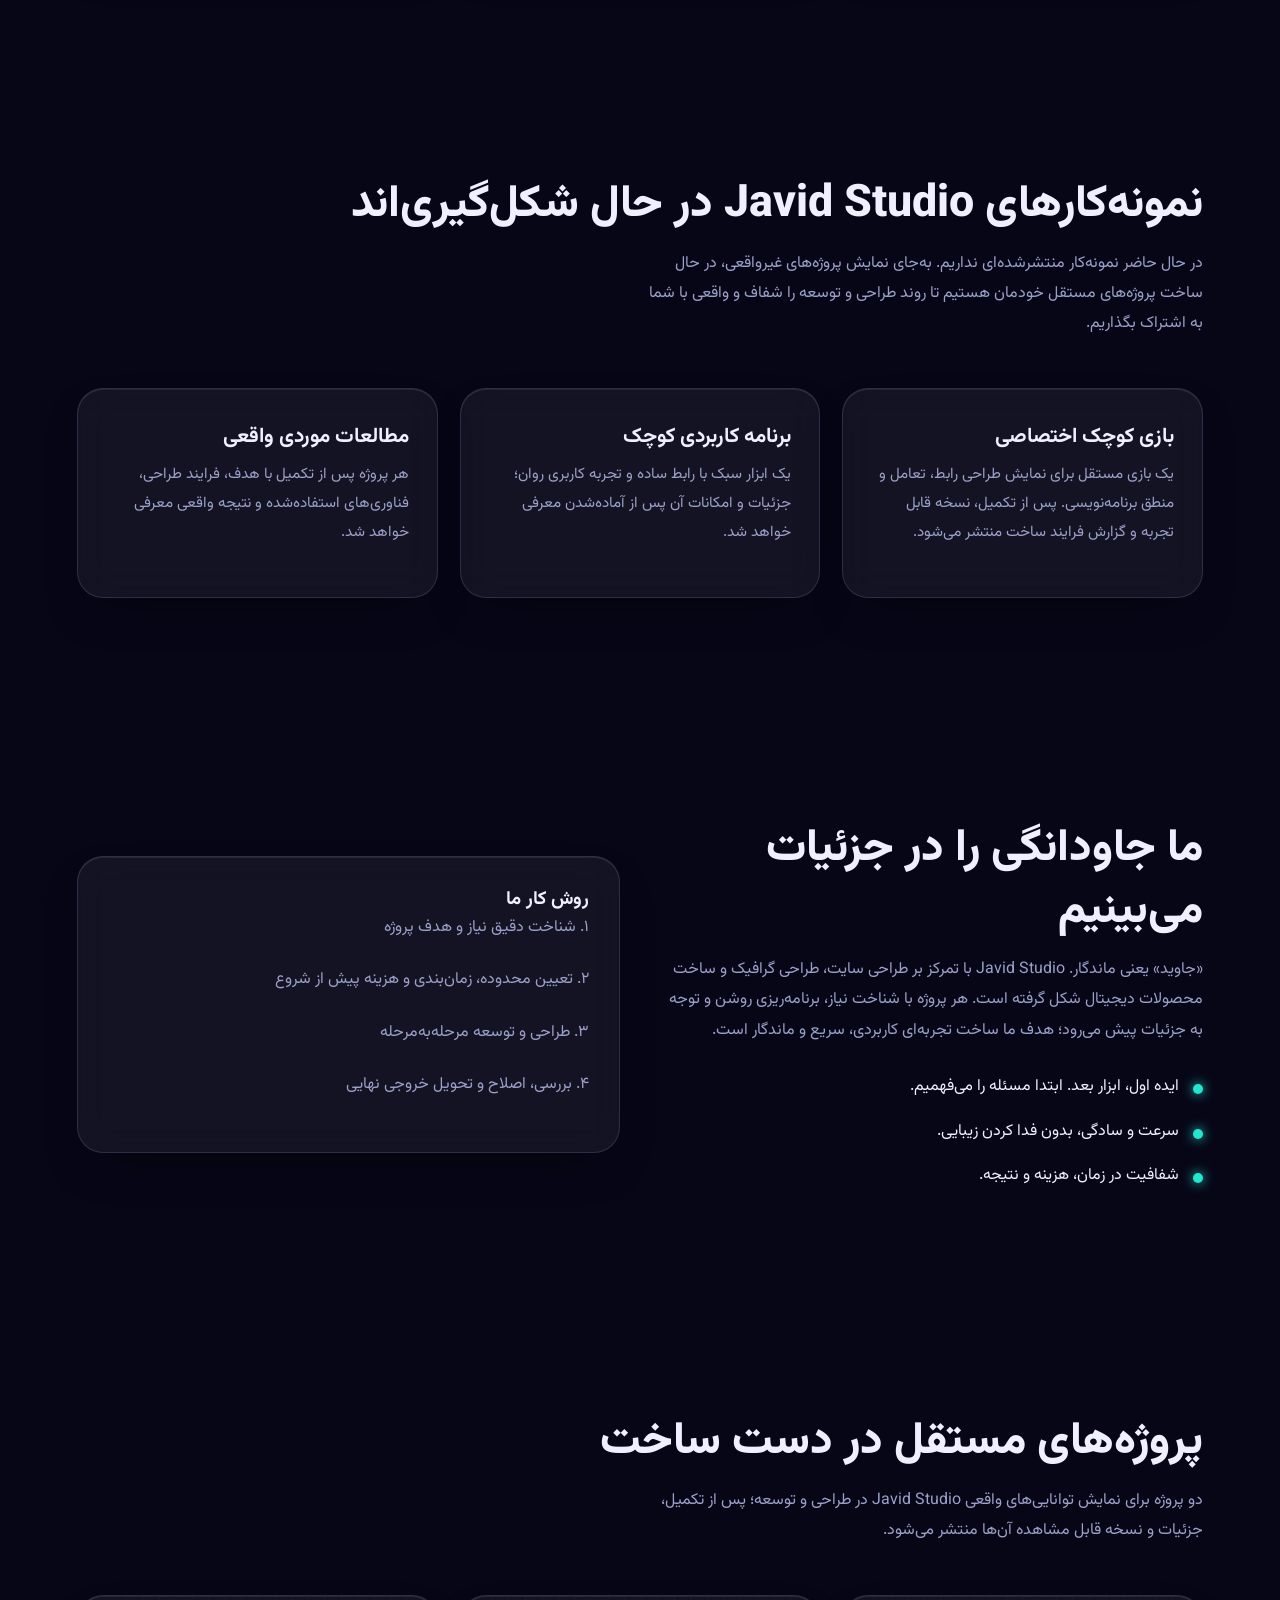
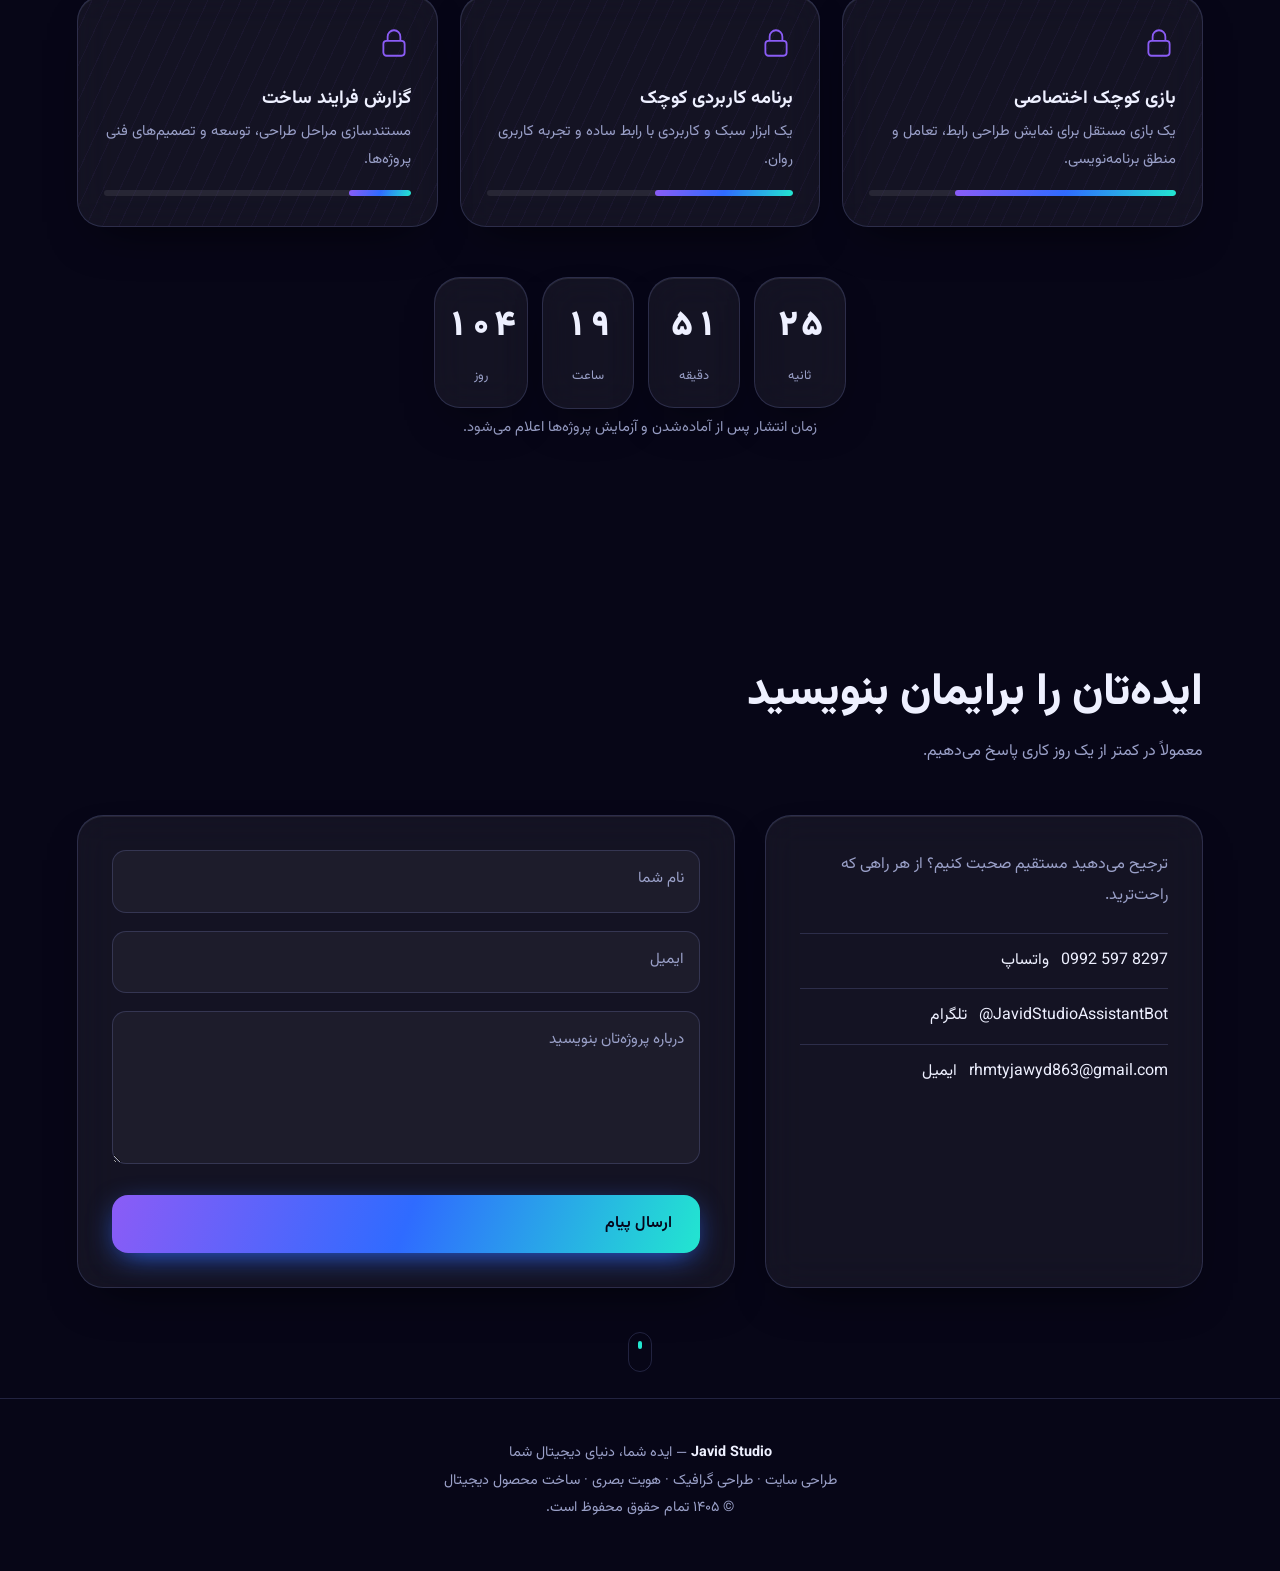
==== commit 205e160d: "Connect website Telegram contact to Javid Studio bot" ====
--- a/index.html
+++ b/index.html
@@ -22,7 +22,7 @@
 <meta name="twitter:card" content="summary_large_image">
 <meta name="twitter:image" content="https://javidrahmati53.github.io/javidstudio/og-image.svg">
 <script type="application/ld+json">
-{"@context":"https://schema.org","@type":"ProfessionalService","name":"Javid Studio","url":"https://javidrahmati53.github.io/javidstudio/","logo":"https://javidrahmati53.github.io/javidstudio/favicon.svg","image":"https://javidrahmati53.github.io/javidstudio/og-image.svg","description":"استودیو طراحی سایت، طراحی گرافیک و ساخت محصولات دیجیتال","slogan":"ایده شما، دنیای دیجیتال شما","email":"rhmtyjawyd863@gmail.com","telephone":"+989925978297","inLanguage":"fa","sameAs":["https://t.me/Javid_440"]}
+{"@context":"https://schema.org","@type":"ProfessionalService","name":"Javid Studio","url":"https://javidrahmati53.github.io/javidstudio/","logo":"https://javidrahmati53.github.io/javidstudio/favicon.svg","image":"https://javidrahmati53.github.io/javidstudio/og-image.svg","description":"استودیو طراحی سایت، طراحی گرافیک و ساخت محصولات دیجیتال","slogan":"ایده شما، دنیای دیجیتال شما","email":"rhmtyjawyd863@gmail.com","telephone":"+989925978297","inLanguage":"fa","sameAs":["https://t.me/JavidStudioAssistantBot"]}
 </script>
 <link rel="preconnect" href="https://fonts.googleapis.com">
 <link rel="preconnect" href="https://fonts.gstatic.com" crossorigin>
@@ -346,7 +346,7 @@
     <div class="glass info rv">
       <p>ترجیح می‌دهید مستقیم صحبت کنیم؟ از هر راهی که راحت‌ترید.</p>
       <a href="https://wa.me/989925978297" target="_blank" rel="noopener"><span>0992 597 8297</span><span>واتساپ</span></a>
-      <a href="https://t.me/Javid_440" target="_blank" rel="noopener"><span>@Javid_440</span><span>تلگرام</span></a>
+      <a href="https://t.me/JavidStudioAssistantBot" target="_blank" rel="noopener"><span>@JavidStudioAssistantBot</span><span>تلگرام</span></a>
       <a href="mailto:rhmtyjawyd863@gmail.com"><span>rhmtyjawyd863@gmail.com</span><span>ایمیل</span></a>
     </div>
     <form class="glass rv" id="form" novalidate>
@@ -366,7 +366,7 @@
   <button class="bubble" id="bubble" aria-label="ارتباط با ما" aria-expanded="false"><svg viewBox="0 0 24 24"><path d="M4 5h16v11H9l-5 4z"/></svg></button>
   <div class="glass panel" role="dialog" aria-label="راه‌های ارتباطی">
     <p>با ما حرف بزنید</p>
-    <a href="https://t.me/Javid_440" target="_blank" rel="noopener"><span>تلگرام</span><span dir="ltr">@Javid_440</span></a>
+    <a href="https://t.me/JavidStudioAssistantBot" target="_blank" rel="noopener"><span>تلگرام</span><span dir="ltr">@JavidStudioAssistantBot</span></a>
     <a href="https://wa.me/989925978297" target="_blank" rel="noopener"><span>واتساپ</span><span dir="ltr">0992 597 8297</span></a>
     <a href="mailto:rhmtyjawyd863@gmail.com"><span>ایمیل</span><span>ارسال</span></a>
     <a href="#contact"><span>فرم پروژه</span><span>برویم</span></a>
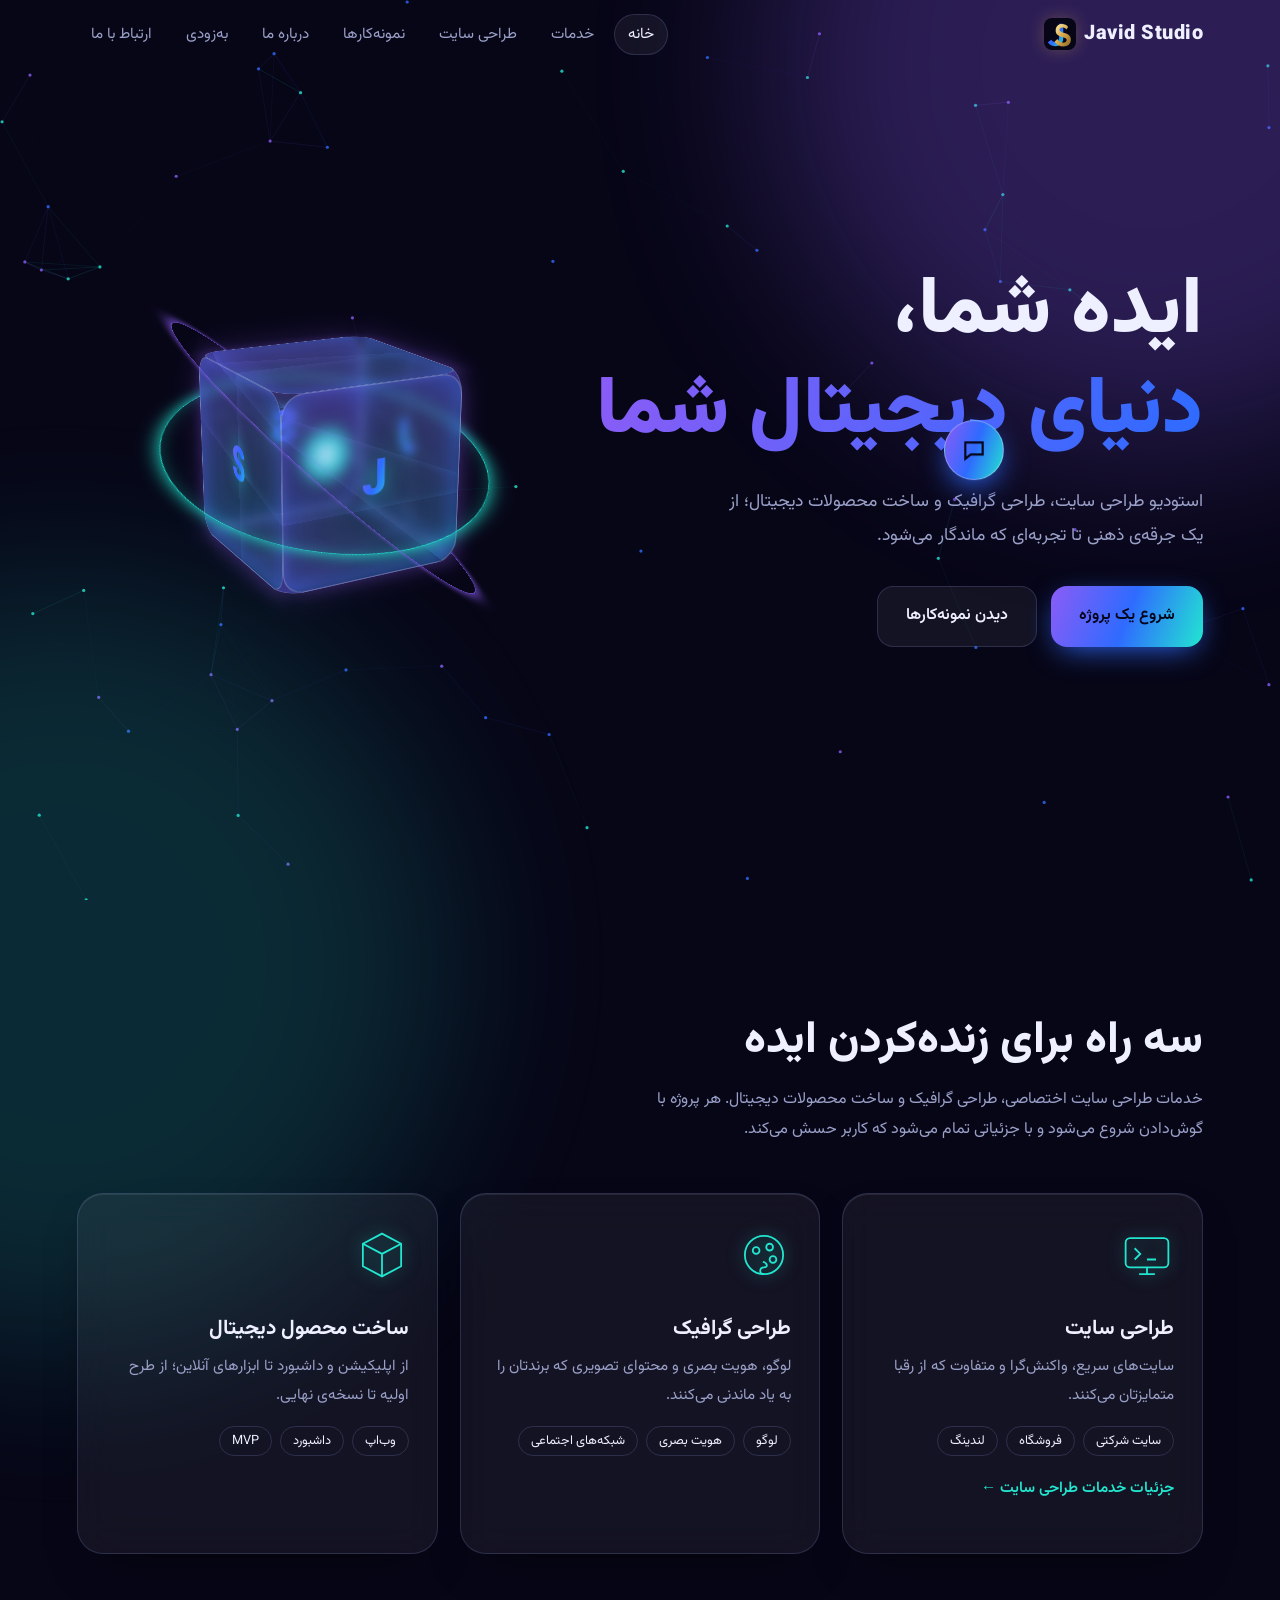
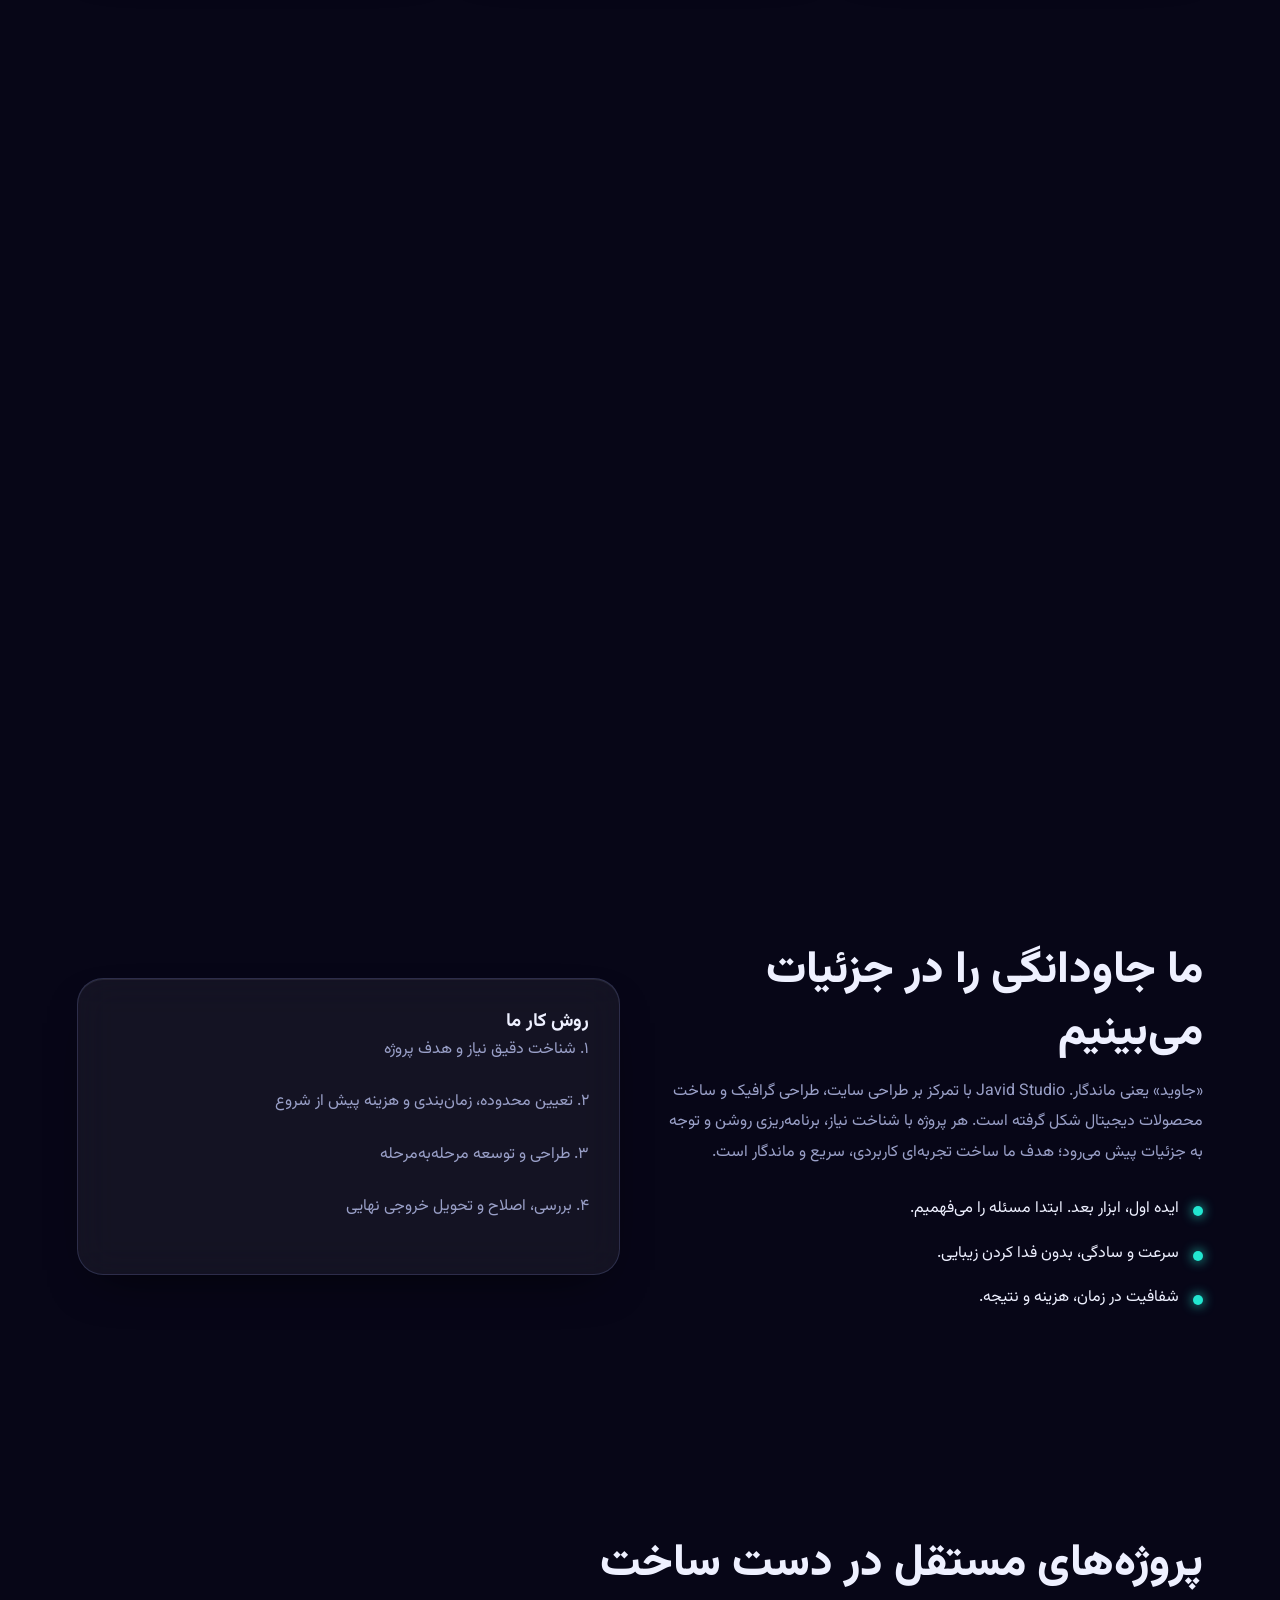
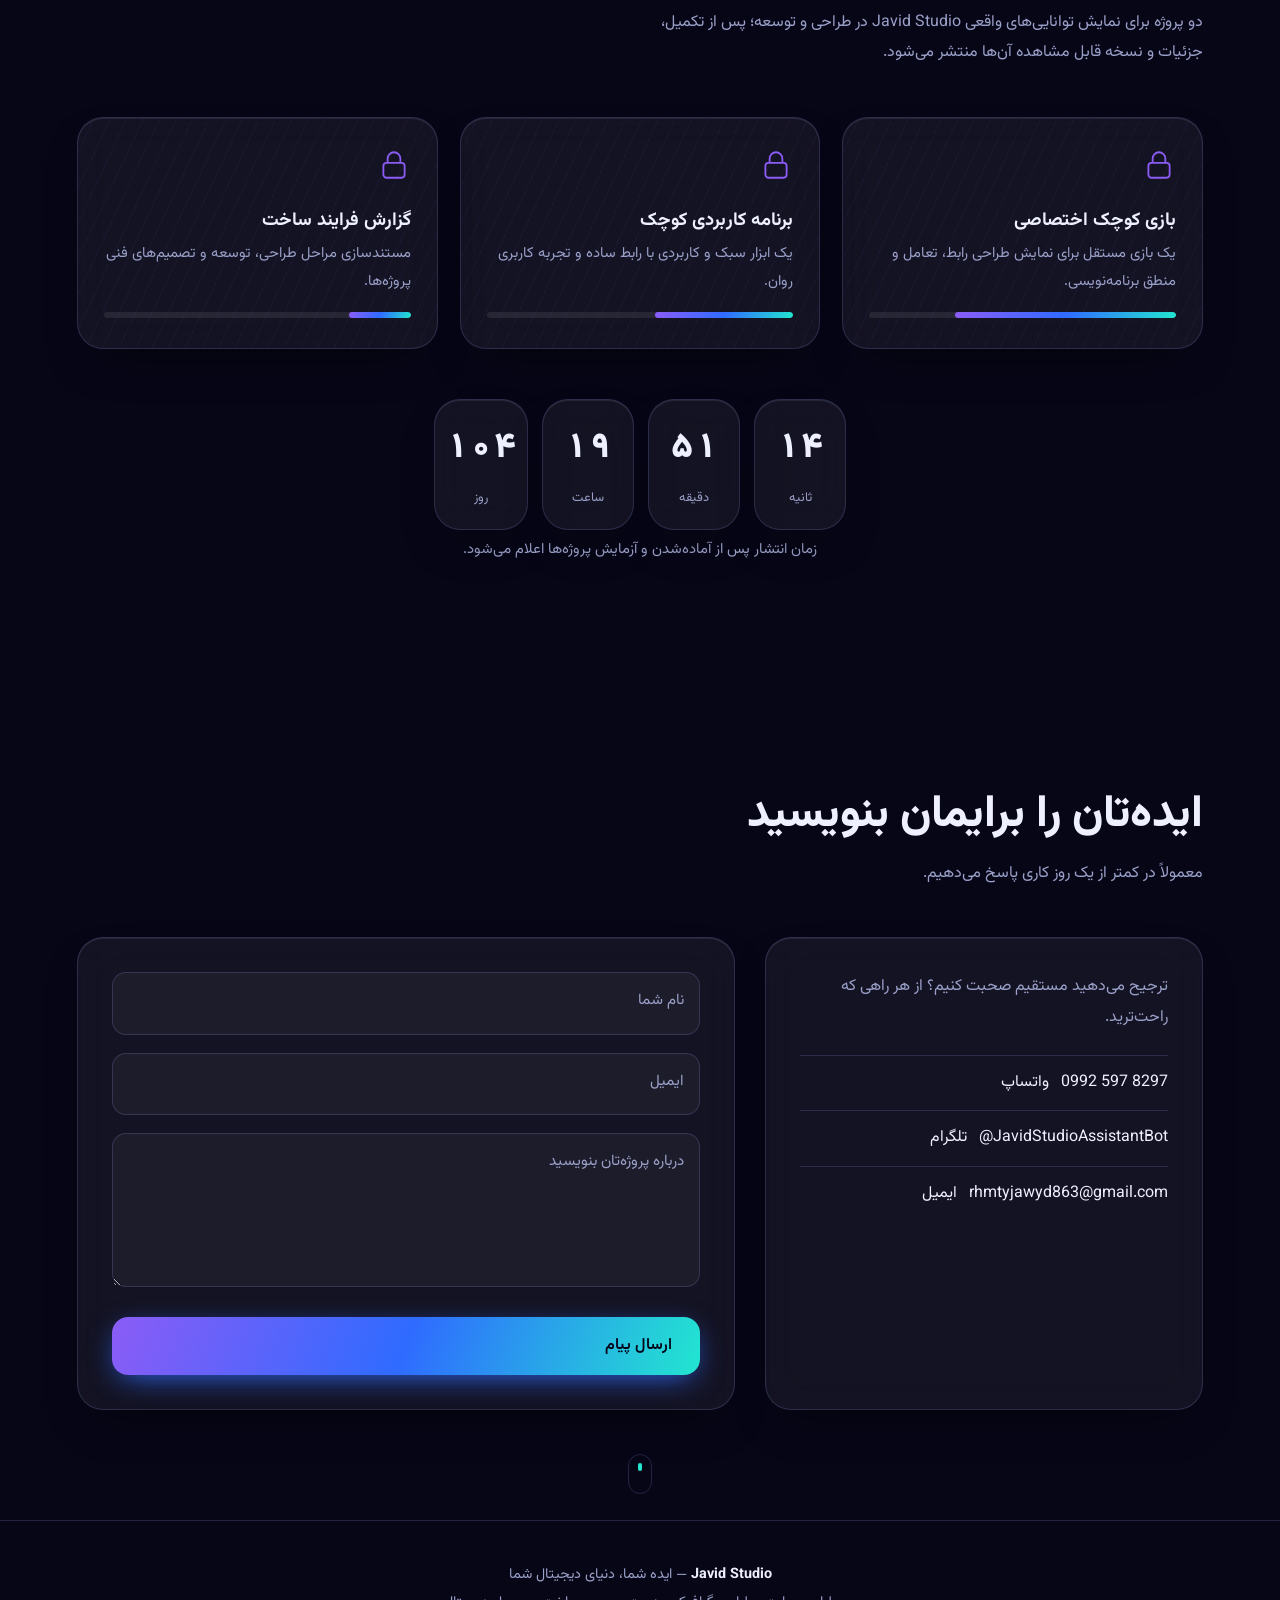
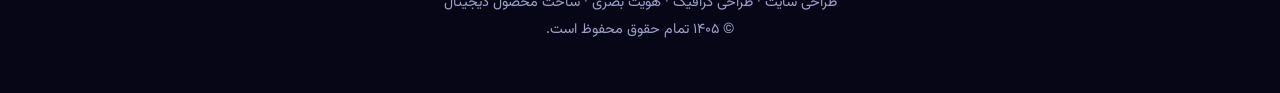
==== commit 1023ab73: "Add Javid Studio Telegram bot to portfolio" ====
--- a/index.html
+++ b/index.html
@@ -288,11 +288,13 @@
 
 <section id="work"><div class="wrap">
   <h2 class="rv">نمونه‌کارهای Javid Studio در حال شکل‌گیری‌اند</h2>
-  <p class="lead rv">در حال حاضر نمونه‌کار منتشرشده‌ای نداریم. به‌جای نمایش پروژه‌های غیرواقعی، در حال ساخت پروژه‌های مستقل خودمان هستیم تا روند طراحی و توسعه را شفاف و واقعی با شما به اشتراک بگذاریم.</p>
+  <p class="lead rv">در این بخش پروژه‌های واقعی Javid Studio و محصولات مستقلی را می‌بینید که برای نمایش توانایی‌های طراحی و توسعه ساخته‌ایم. نمونه‌کارها به‌مرور همراه با جزئیات و تجربه استفاده منتشر می‌شوند.</p>
   <div class="cards">
     <article class="glass card rv">
-      <h3>بازی کوچک اختصاصی</h3>
-      <p>یک بازی مستقل برای نمایش طراحی رابط، تعامل و منطق برنامه‌نویسی. پس از تکمیل، نسخه قابل تجربه و گزارش فرایند ساخت منتشر می‌شود.</p>
+      <h3>دستیار تلگرام Javid Studio</h3>
+      <p>ربات اختصاصی برای ثبت سفارش مشتری، تولید کد پیگیری چهاررقمی و پیگیری وضعیت سفارش‌ها. نسخه اولیه راه‌اندازی شده و در حال آزمایش و تکمیل است.</p>
+      <ul><li>ثبت سفارش</li><li>کد پیگیری</li><li>مدیریت وضعیت</li></ul>
+      <p style="margin-top:18px"><a href="https://t.me/JavidStudioAssistantBot" target="_blank" rel="noopener" style="color:var(--teal);font-weight:600">مشاهده ربات تلگرام ←</a></p>
     </article>
     <article class="glass card rv">
       <h3>برنامه کاربردی کوچک</h3>
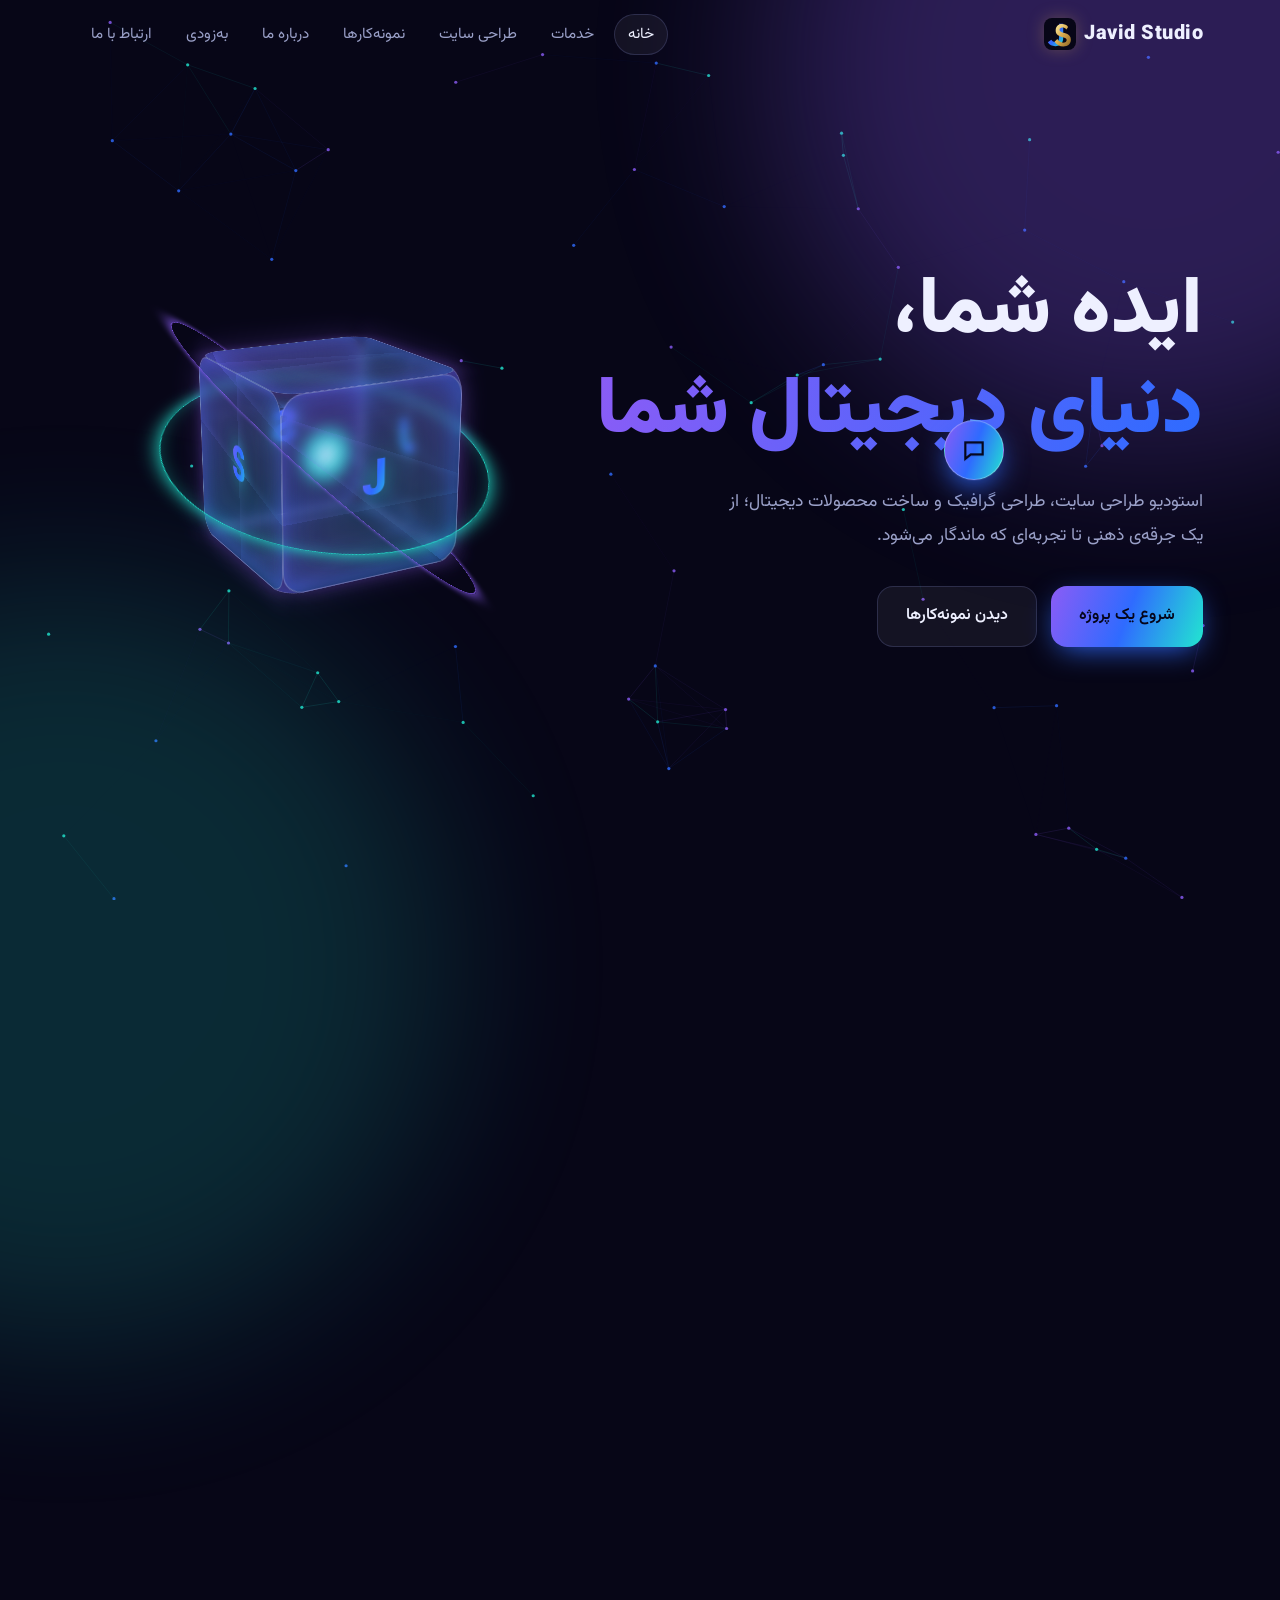
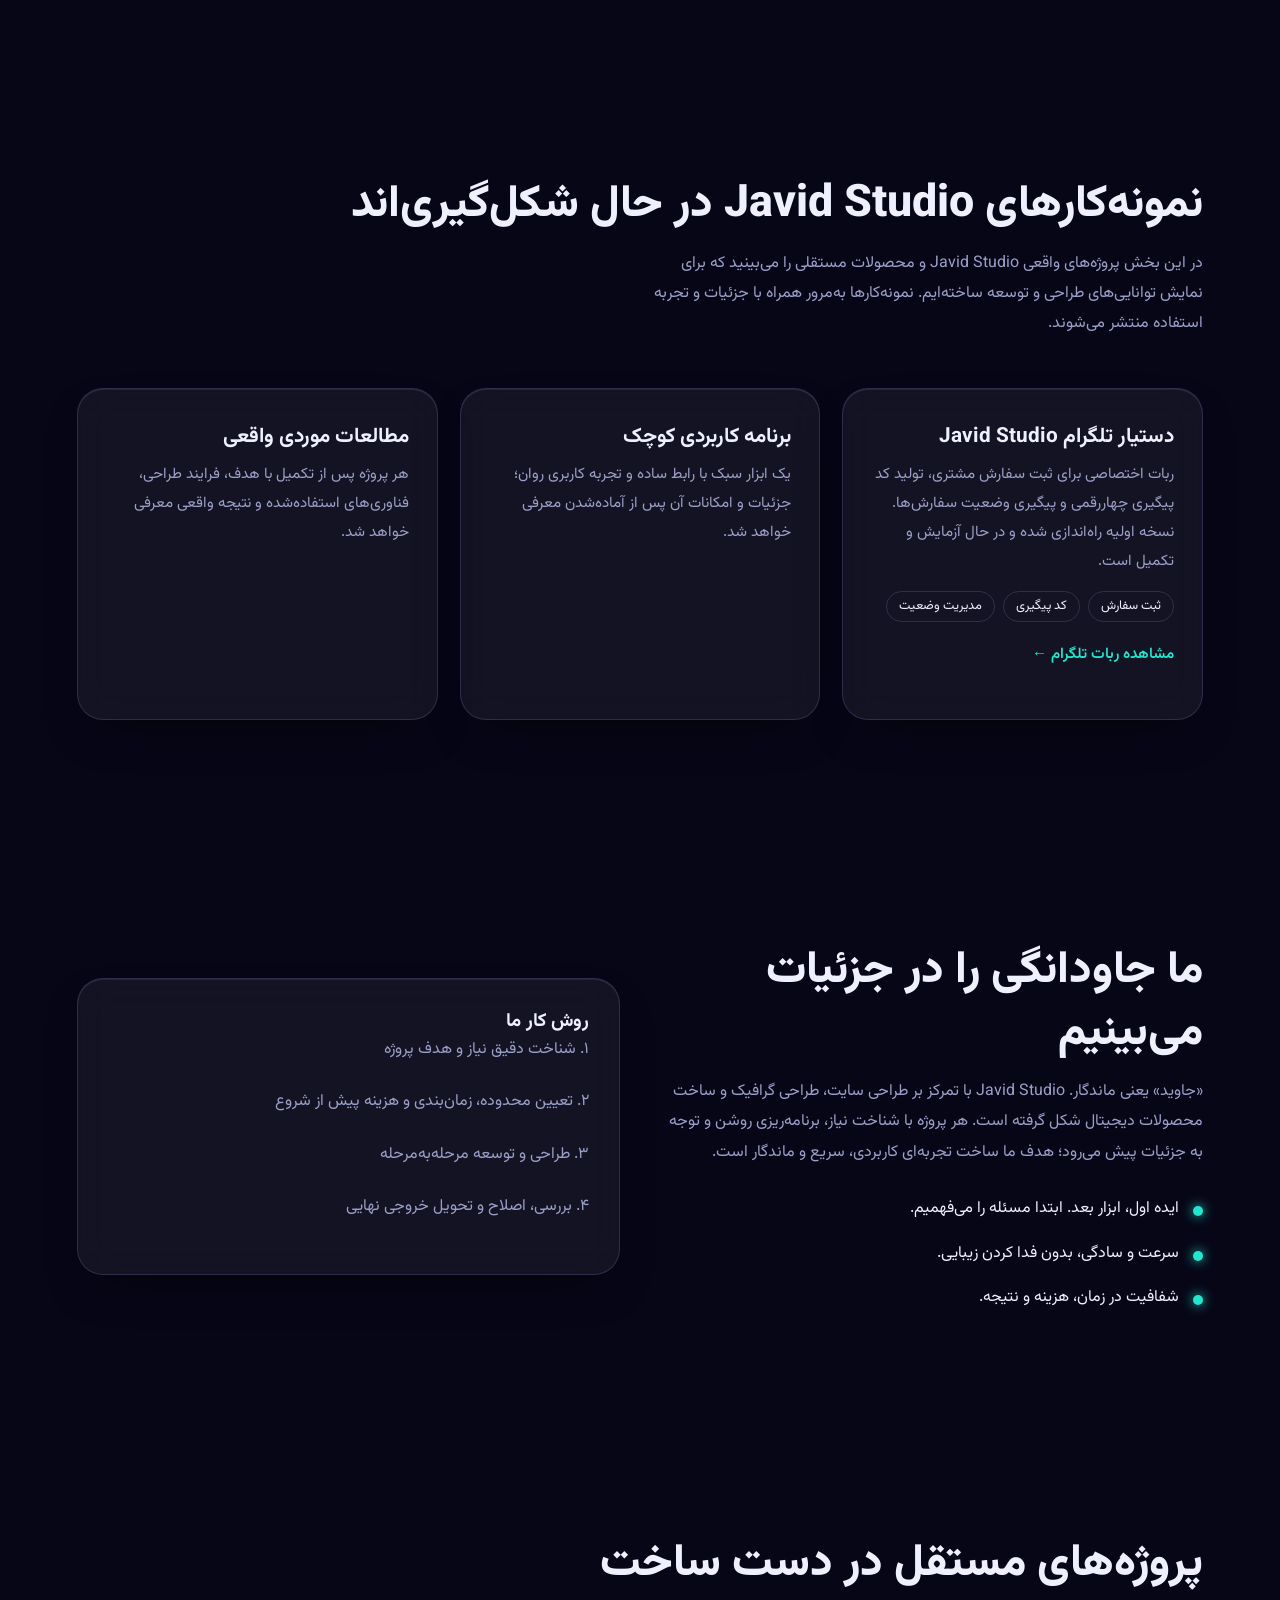
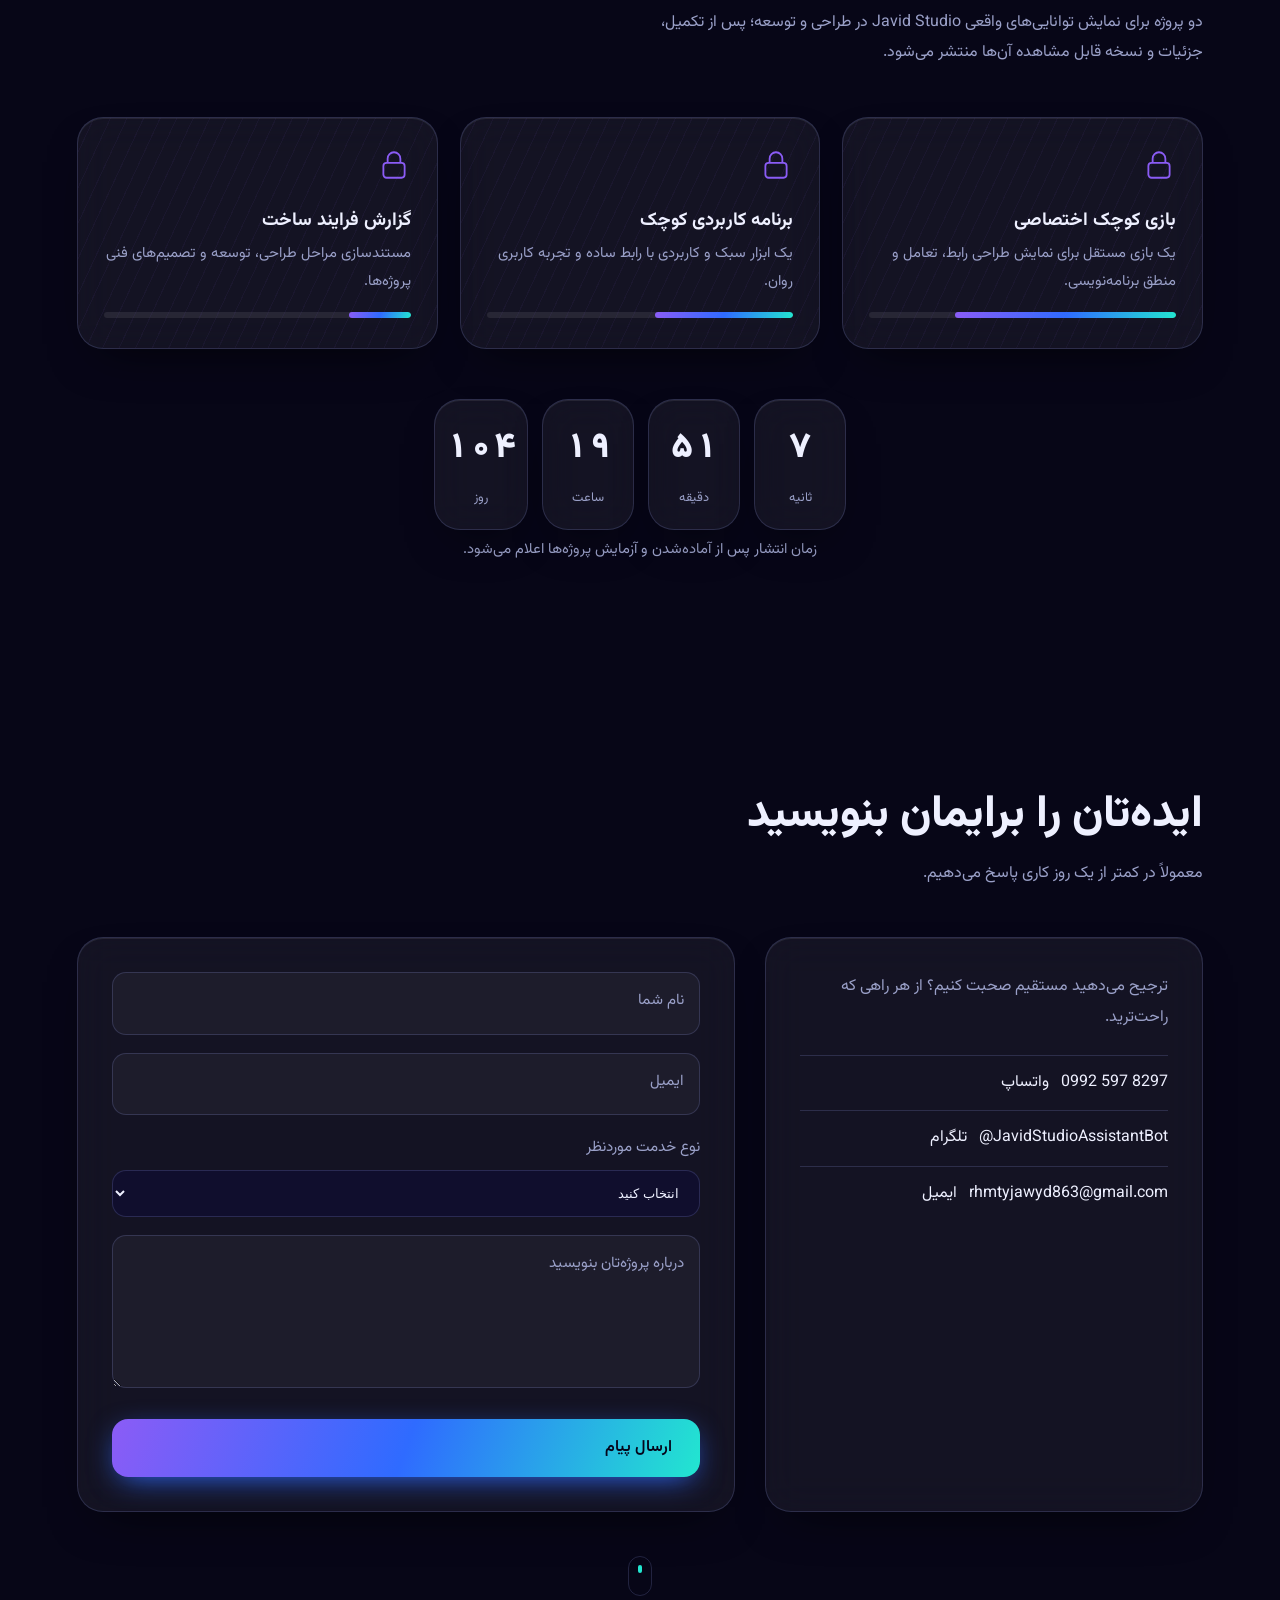
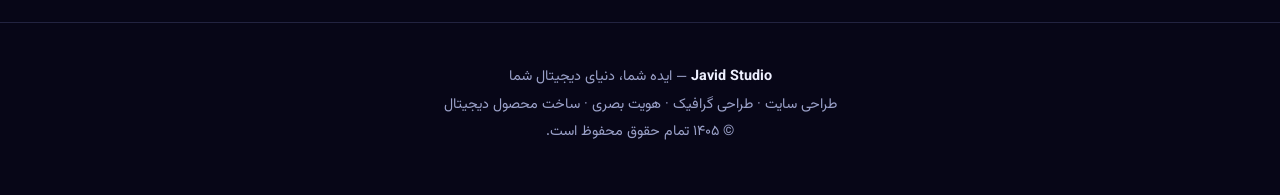
==== commit d7f40724: "Add Telegram bot service to website order form" ====
--- a/index.html
+++ b/index.html
@@ -179,7 +179,9 @@
 .info a span:first-child{direction:ltr}
 form{padding:34px;display:grid;gap:18px}
 .fld{position:relative}
-.fld input,.fld textarea{width:100%;padding:22px 16px 8px;border-radius:14px;border:1px solid var(--line);background:rgba(255,255,255,.04);outline:0;transition:.3s;resize:vertical}
+.fld input,.fld textarea,.fld select{width:100%;padding:22px 16px 8px;border-radius:14px;border:1px solid var(--line);background:rgba(255,255,255,.04);outline:0;transition:.3s;resize:vertical}
+.fld select{padding:14px 16px;color:var(--ink);background-color:#100e2d}
+.fld select option{background:#100e2d;color:var(--ink)}
 .fld label{position:absolute;right:16px;top:14px;color:var(--mute);pointer-events:none;transition:.25s;font-size:.95rem}
 .fld input:focus,.fld textarea:focus{border-color:var(--teal);box-shadow:0 0 0 4px rgba(34,230,208,.12)}
 .fld input:focus+label,.fld input:not(:placeholder-shown)+label,.fld textarea:focus+label,.fld textarea:not(:placeholder-shown)+label{top:2px;font-size:.72rem;color:var(--teal)}
@@ -354,6 +356,13 @@
     <form class="glass rv" id="form" novalidate>
       <div class="fld"><input id="fn" placeholder=" " autocomplete="name"><label for="fn">نام شما</label><div class="err">نام را وارد کنید.</div></div>
       <div class="fld"><input id="fe" type="email" placeholder=" " autocomplete="email" dir="ltr" style="text-align:right"><label for="fe">ایمیل</label><div class="err">یک ایمیل معتبر وارد کنید.</div></div>
+      <div class="fld">
+        <label for="fs" style="position:static;display:block;margin:0 0 8px;color:var(--mute)">نوع خدمت موردنظر</label>
+        <select id="fs" required>
+          <option value="">انتخاب کنید</option>
+          <option>طراحی سایت</option><option>طراحی گرافیک</option><option>اپلیکیشن</option><option>بازی</option><option>ساخت ربات تلگرام</option><option>مشاوره / سایر موارد</option>
+        </select>
+      </div>
       <div class="fld"><textarea id="fm" rows="4" placeholder=" "></textarea><label for="fm">درباره پروژه‌تان بنویسید</label><div class="err">حداقل ۱۰ حرف بنویسید.</div></div>
       <button class="btn main" type="submit">ارسال پیام</button>
       <div class="ok" id="ok" role="status"></div>
@@ -431,7 +440,7 @@
     if(FORM_ENDPOINT.indexOf("YOUR_FORM_ID")>-1){say("ارسال فرم هنوز فعال نشده است. فعلاً از واتساپ یا تلگرام پیام بدهید.",true);return}
     btn.disabled=true;btn.style.opacity=".6";
     fetch(FORM_ENDPOINT,{method:"POST",headers:{"Content-Type":"application/json","Accept":"application/json"},
-      body:JSON.stringify({name:$("#fn").value.trim(),email:$("#fe").value.trim(),message:$("#fm").value.trim()})})
+      body:JSON.stringify({name:$("#fn").value.trim(),email:$("#fe").value.trim(),service:$("#fs").value,message:$("#fm").value.trim()})})
     .then(function(r){if(!r.ok)throw 0;say("پیام شما ارسال شد. به‌زودی با شما تماس می‌گیریم.");form.reset()})
     .catch(function(){say("ارسال انجام نشد. دوباره تلاش کنید یا از واتساپ و تلگرام پیام بدهید.",true)})
     .then(function(){btn.disabled=false;btn.style.opacity=""})});
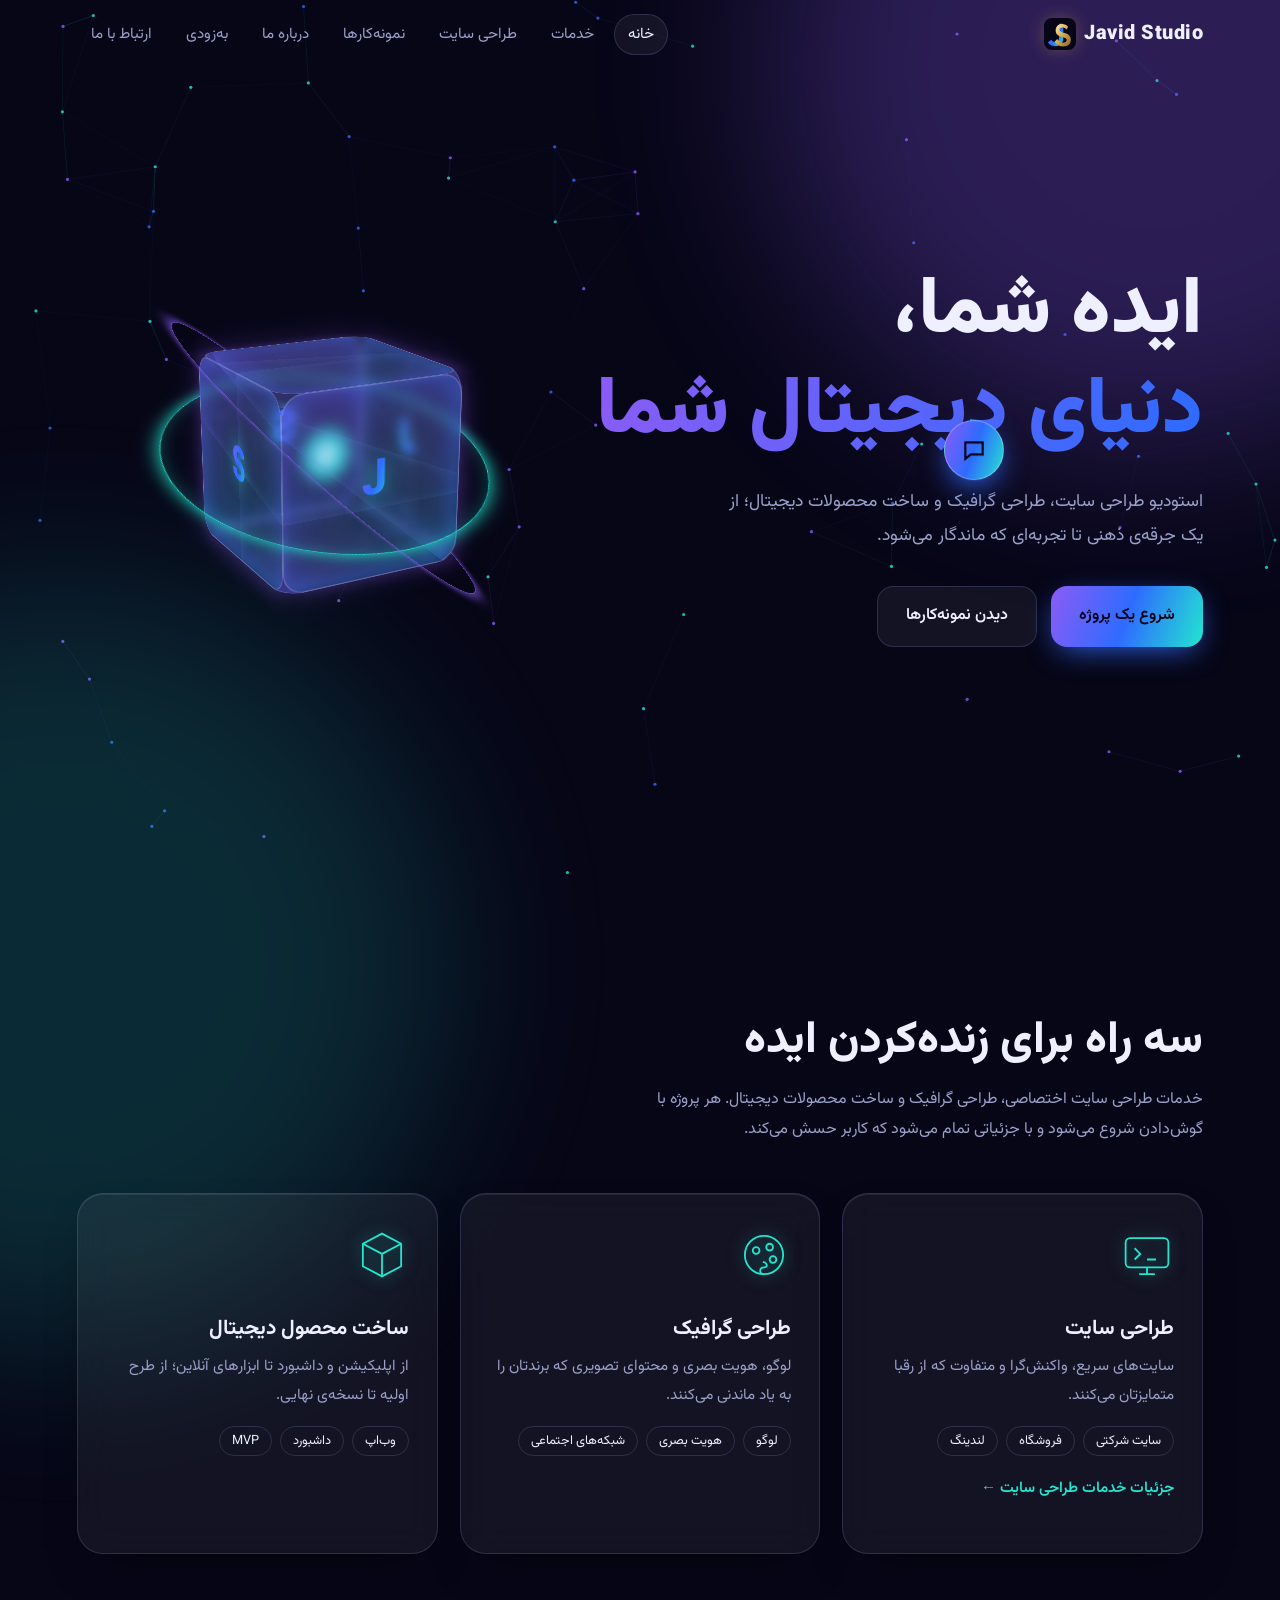
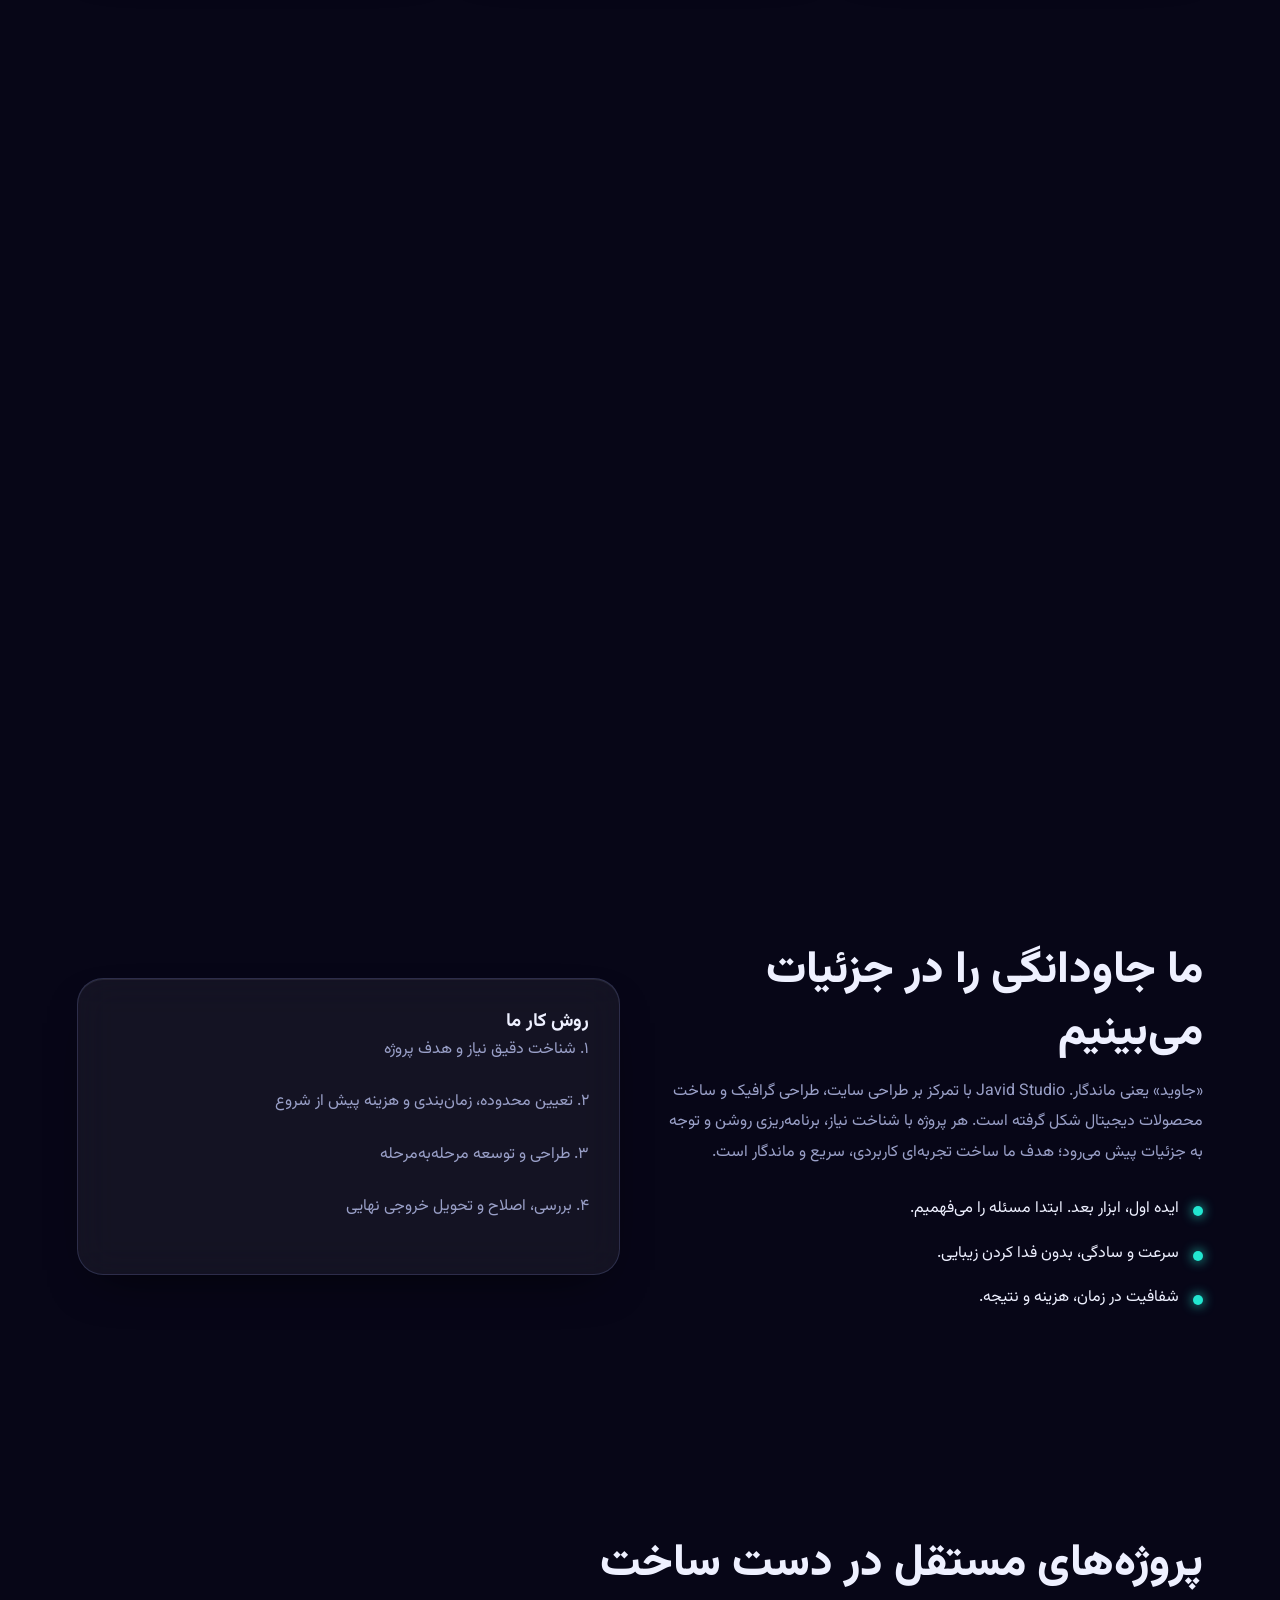
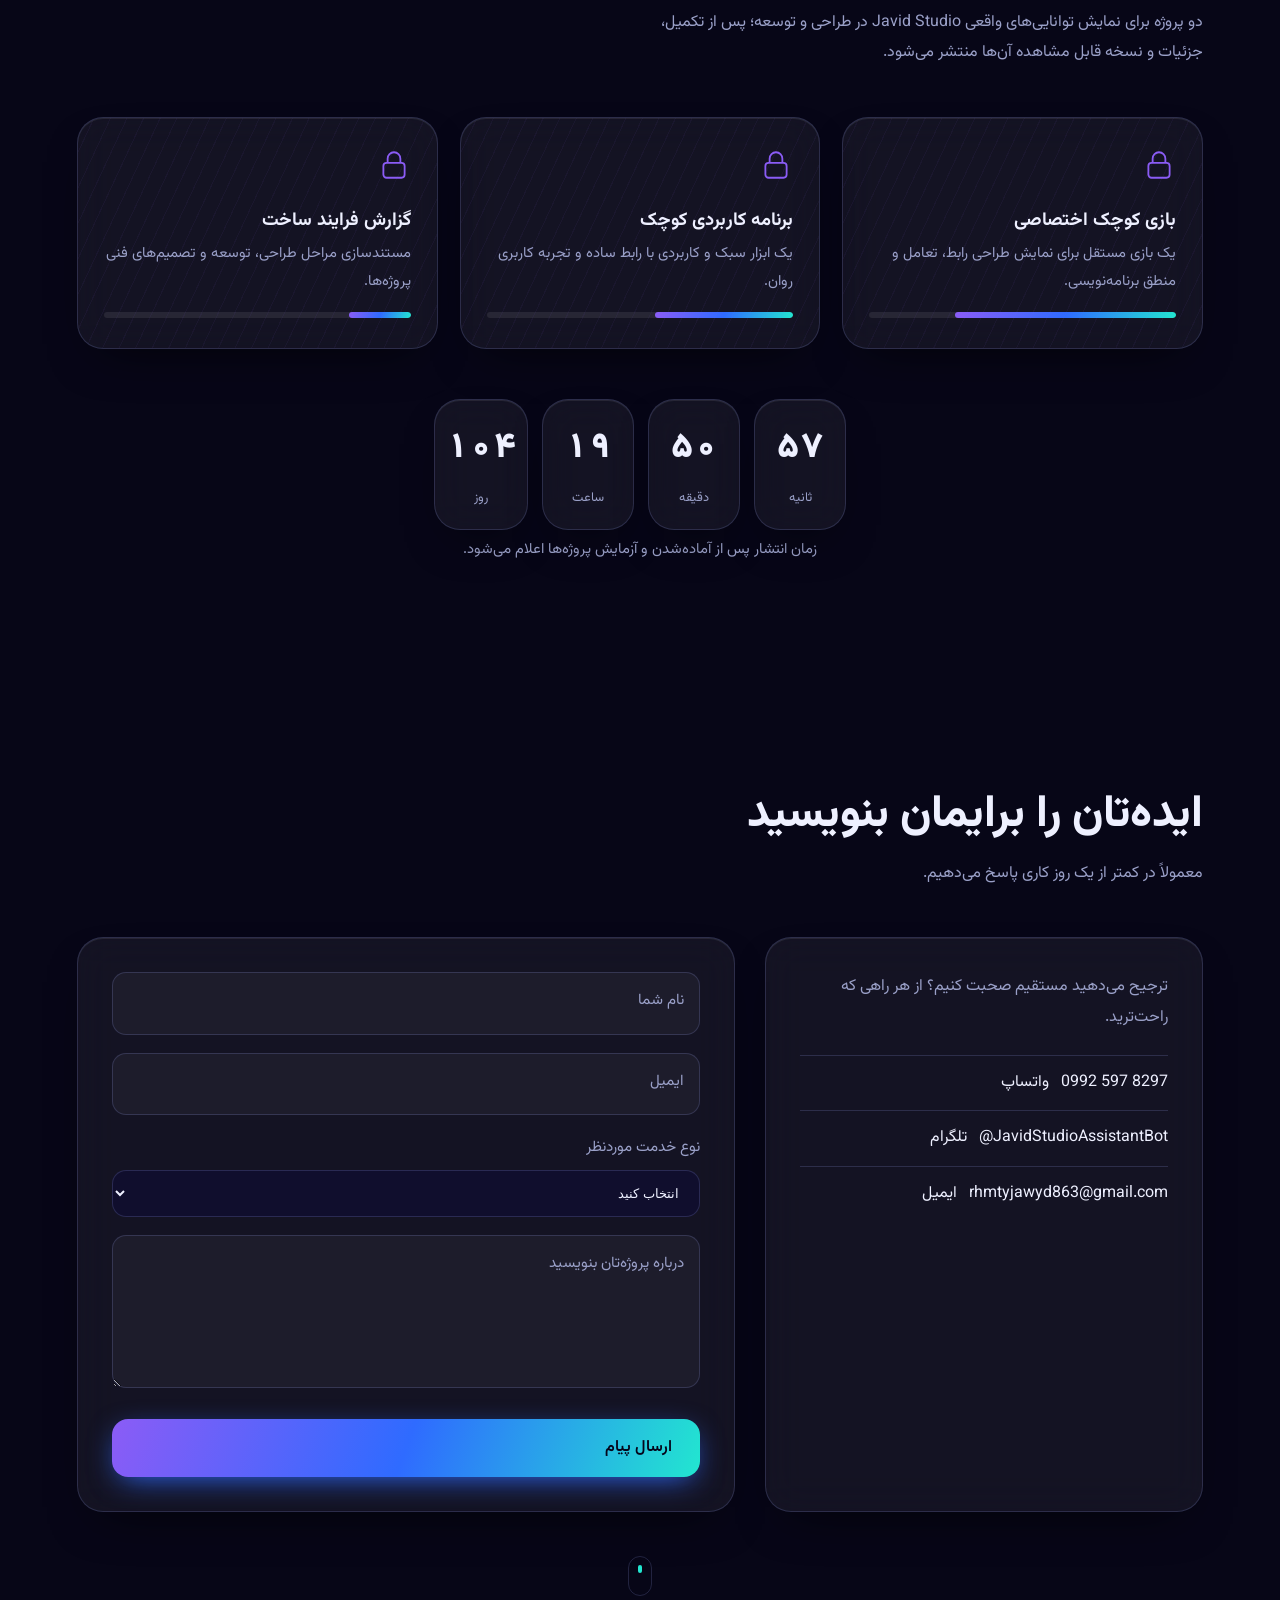
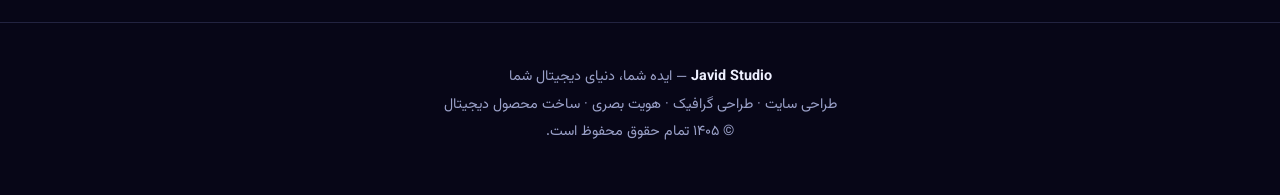
==== commit 14e08161: "Use Google-supported PNG favicon for search results" ====
--- a/index.html
+++ b/index.html
@@ -9,7 +9,7 @@
 <meta name="robots" content="index, follow, max-image-preview:large">
 <meta name="theme-color" content="#070617">
 <link rel="canonical" href="https://javidrahmati53.github.io/javidstudio/">
-<link rel="icon" type="image/svg+xml" href="./favicon.svg">
+<link rel="icon" type="image/png" sizes="180x180" href="./apple-touch-icon.png">
 <link rel="icon" type="image/png" sizes="32x32" href="./favicon-32x32.png">
 <link rel="apple-touch-icon" sizes="180x180" href="./apple-touch-icon.png">
 <meta property="og:type" content="website">
@@ -22,7 +22,7 @@
 <meta name="twitter:card" content="summary_large_image">
 <meta name="twitter:image" content="https://javidrahmati53.github.io/javidstudio/og-image.svg">
 <script type="application/ld+json">
-{"@context":"https://schema.org","@type":"ProfessionalService","name":"Javid Studio","url":"https://javidrahmati53.github.io/javidstudio/","logo":"https://javidrahmati53.github.io/javidstudio/favicon.svg","image":"https://javidrahmati53.github.io/javidstudio/og-image.svg","description":"استودیو طراحی سایت، طراحی گرافیک و ساخت محصولات دیجیتال","slogan":"ایده شما، دنیای دیجیتال شما","email":"rhmtyjawyd863@gmail.com","telephone":"+989925978297","inLanguage":"fa","sameAs":["https://t.me/JavidStudioAssistantBot"]}
+{"@context":"https://schema.org","@type":"ProfessionalService","name":"Javid Studio","url":"https://javidrahmati53.github.io/javidstudio/","logo":"https://javidrahmati53.github.io/javidstudio/apple-touch-icon.png","image":"https://javidrahmati53.github.io/javidstudio/og-image.svg","description":"استودیو طراحی سایت، طراحی گرافیک و ساخت محصولات دیجیتال","slogan":"ایده شما، دنیای دیجیتال شما","email":"rhmtyjawyd863@gmail.com","telephone":"+989925978297","inLanguage":"fa","sameAs":["https://t.me/JavidStudioAssistantBot"]}
 </script>
 <link rel="preconnect" href="https://fonts.googleapis.com">
 <link rel="preconnect" href="https://fonts.gstatic.com" crossorigin>
